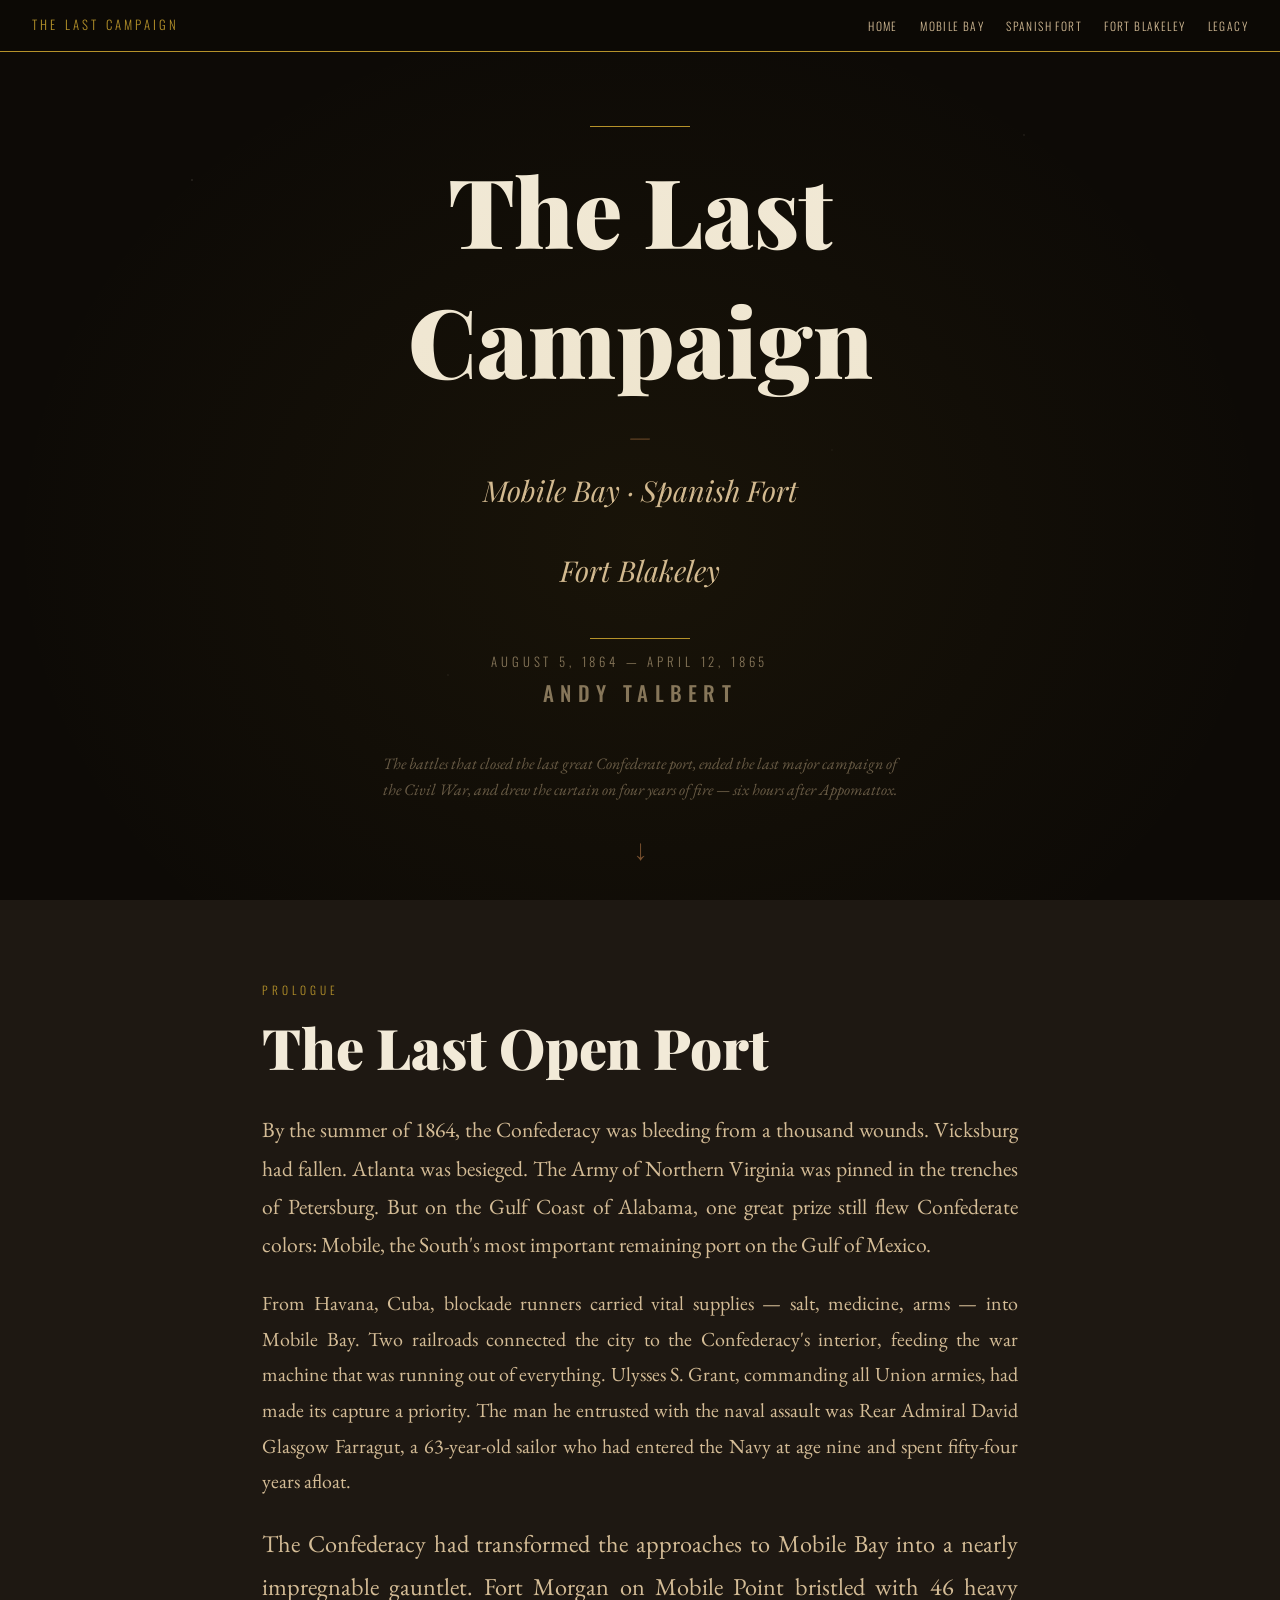
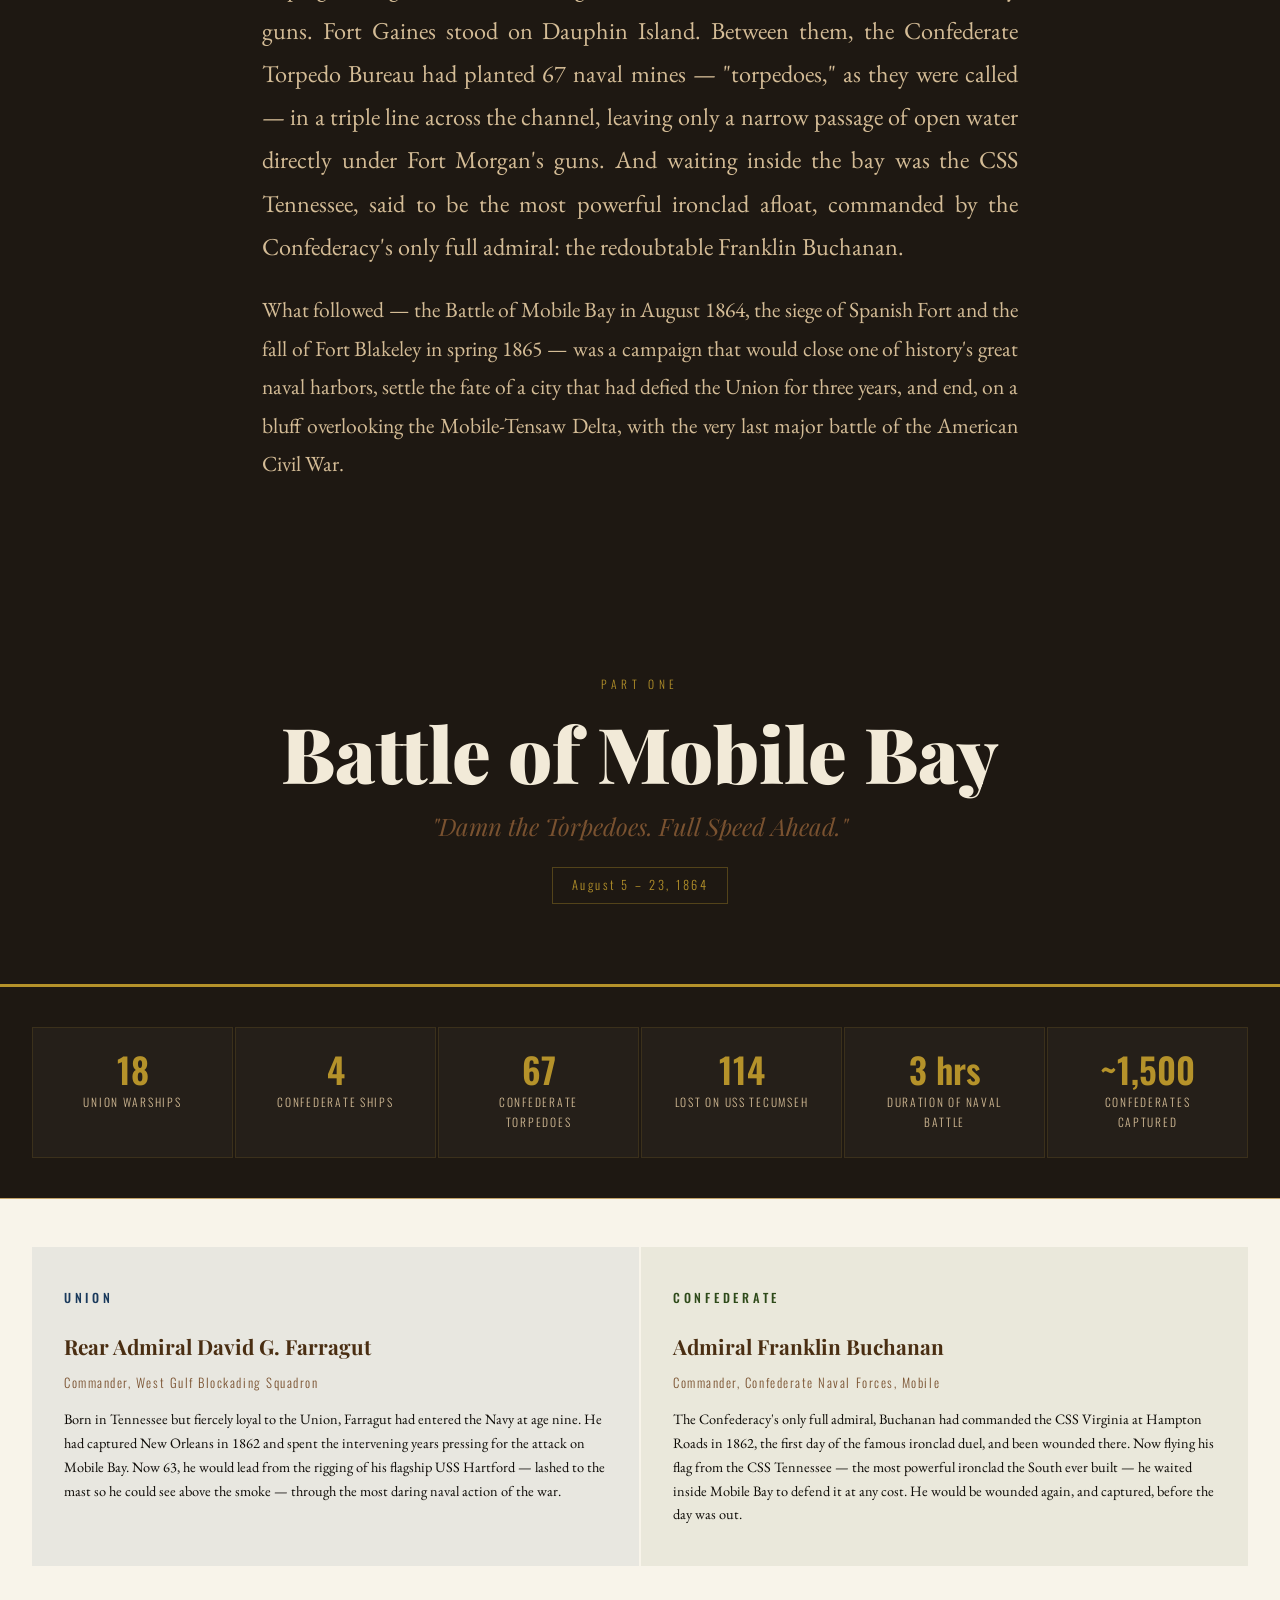
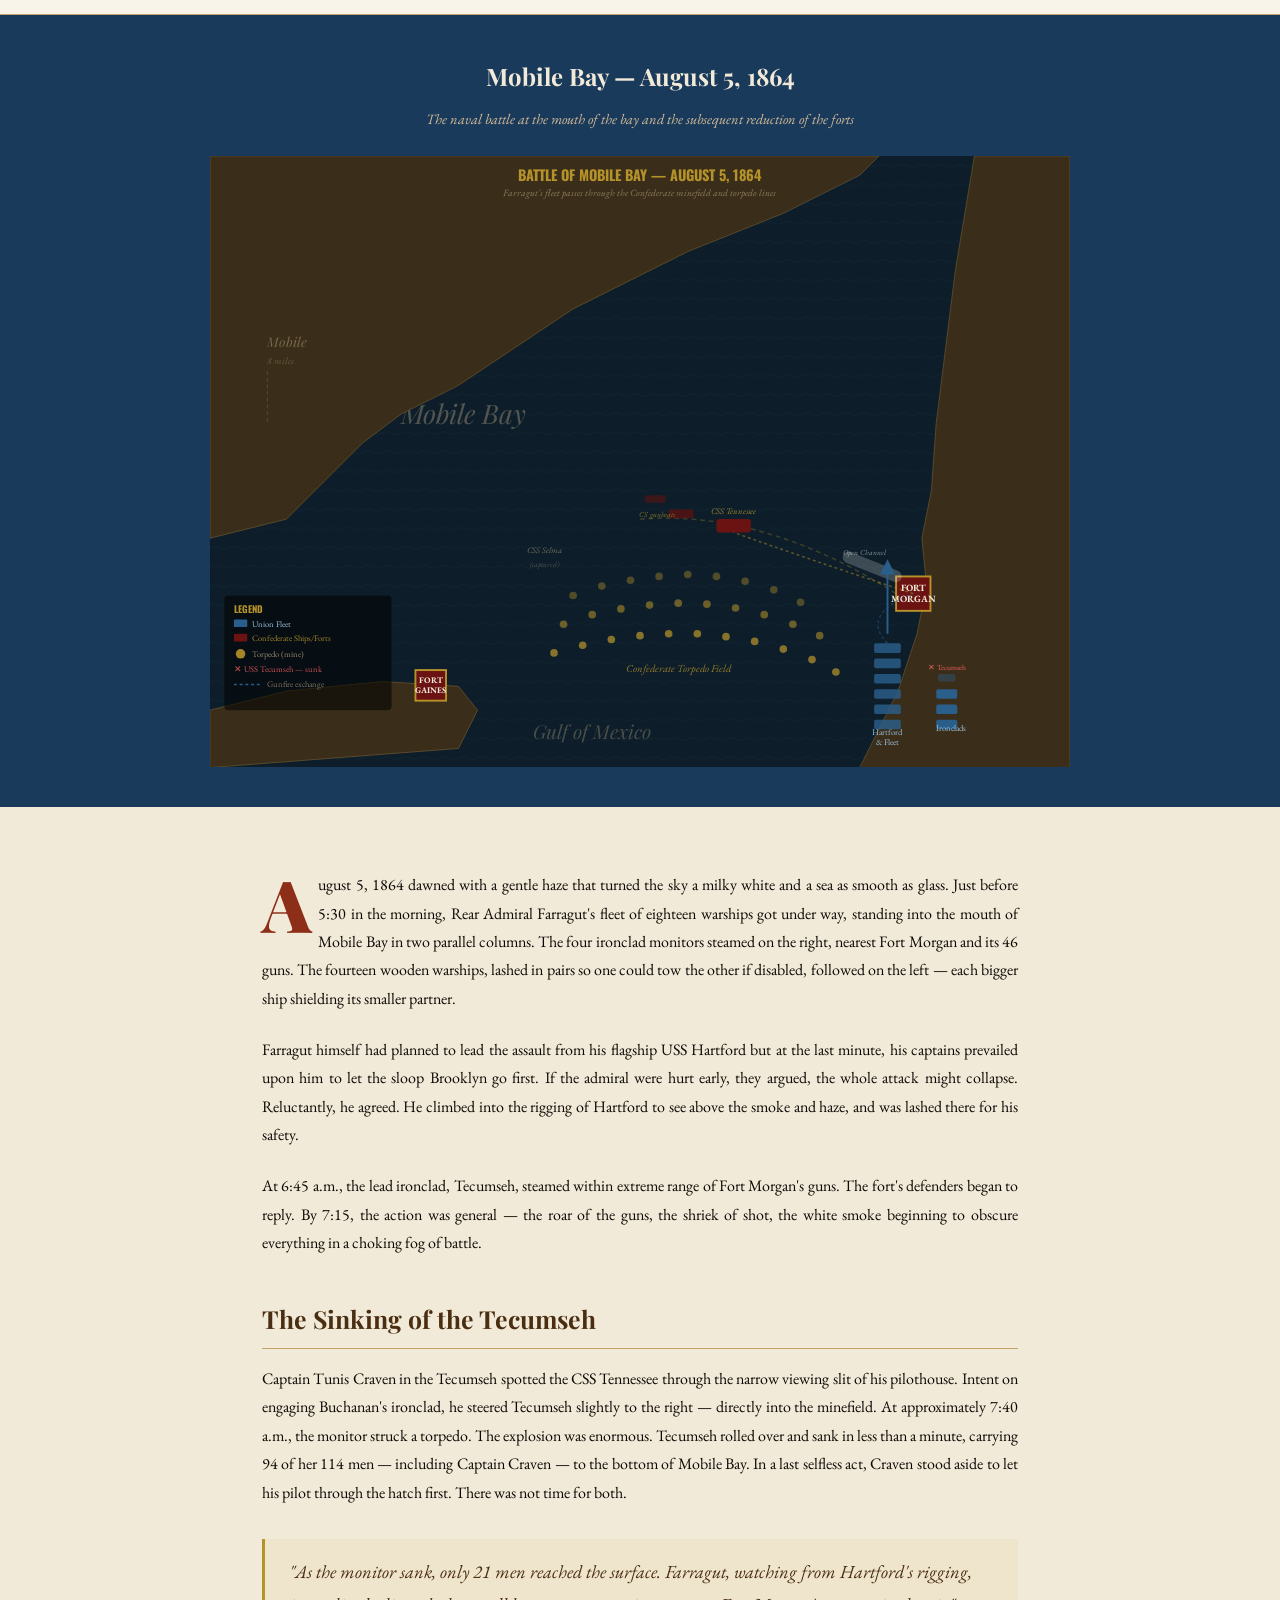
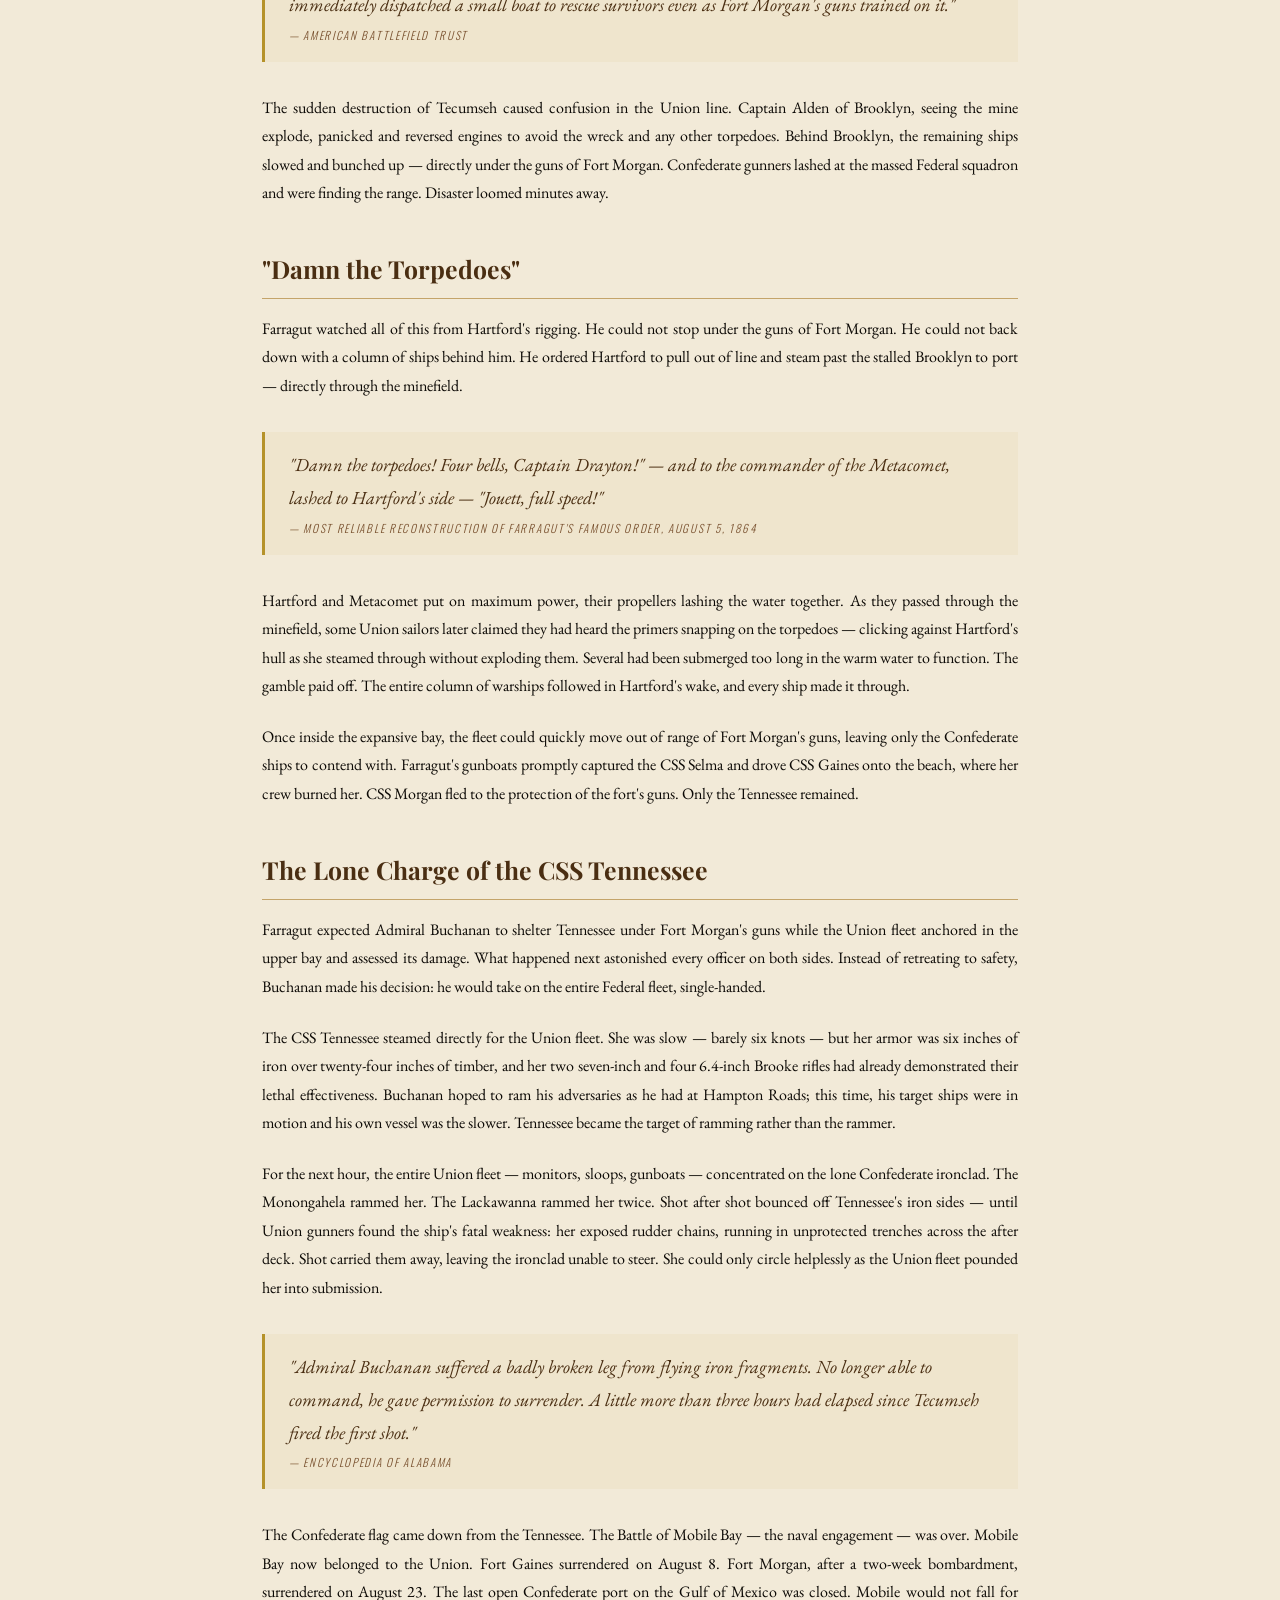
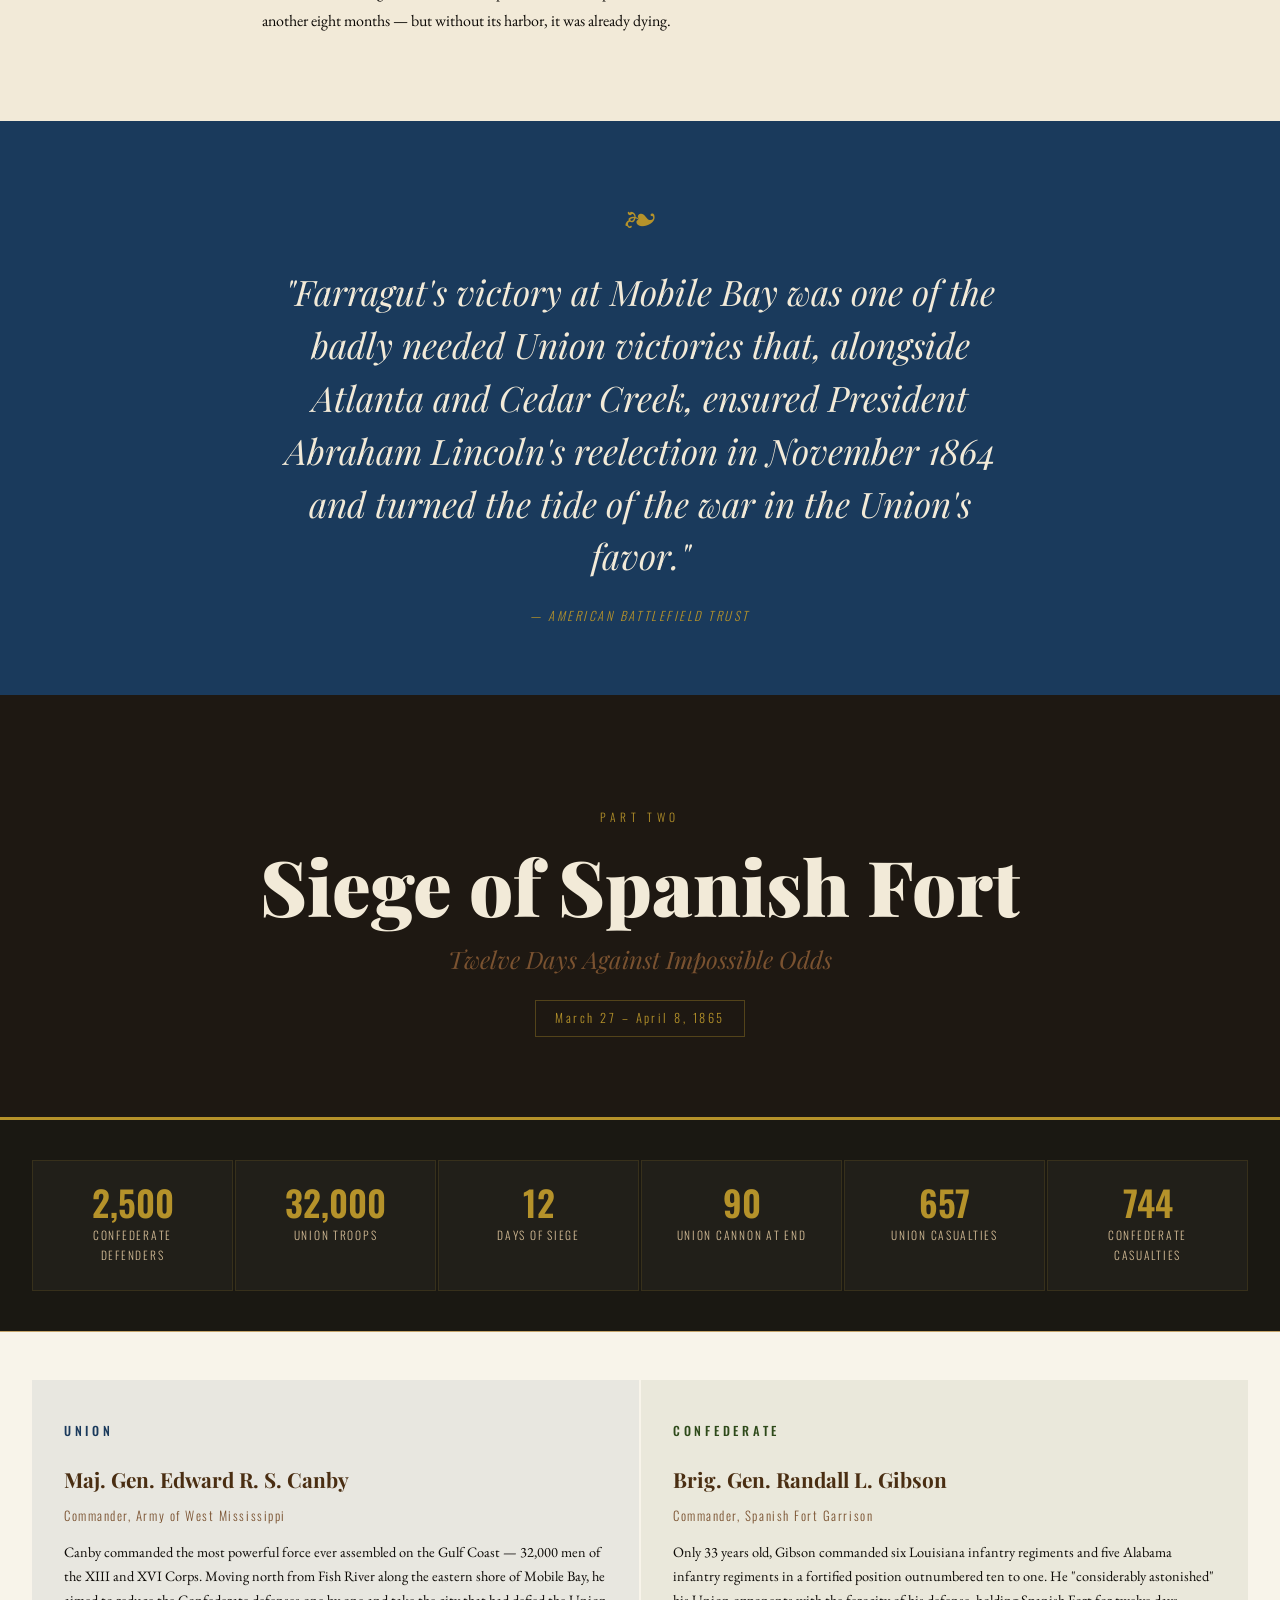
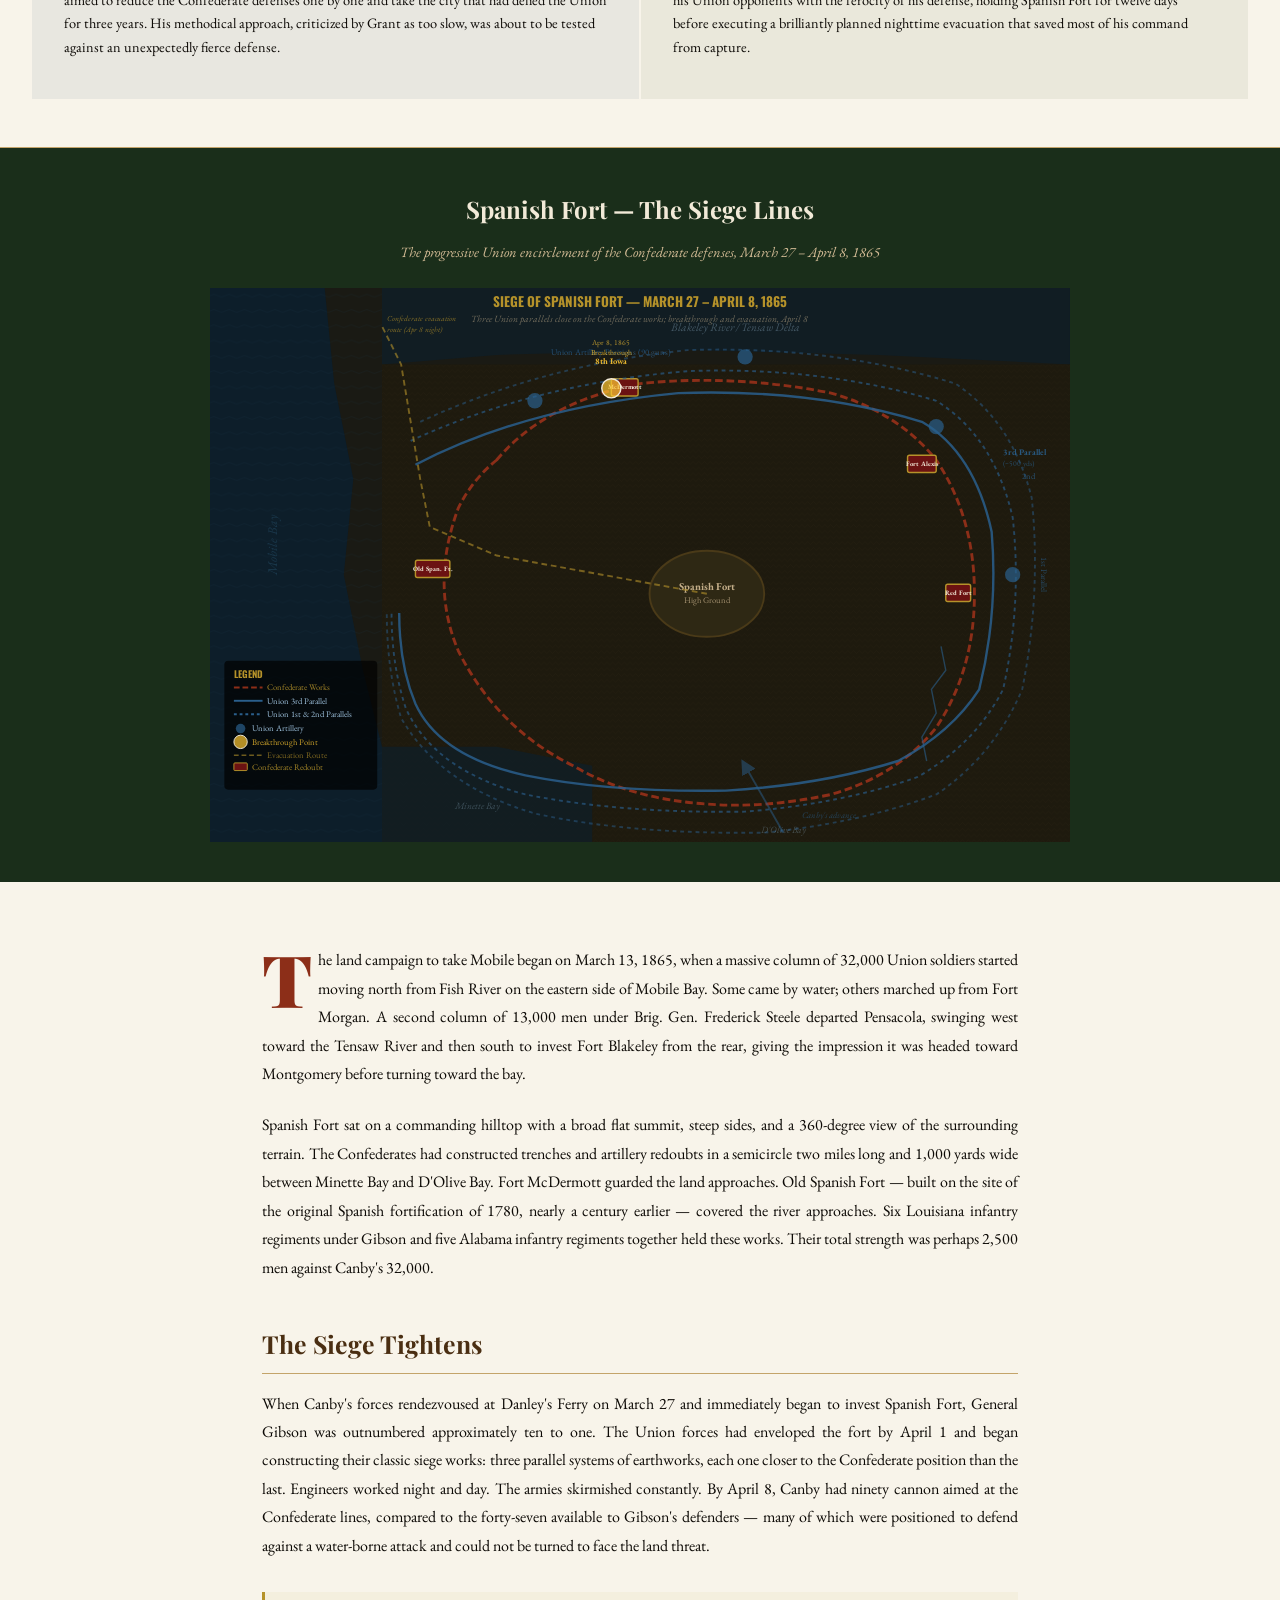
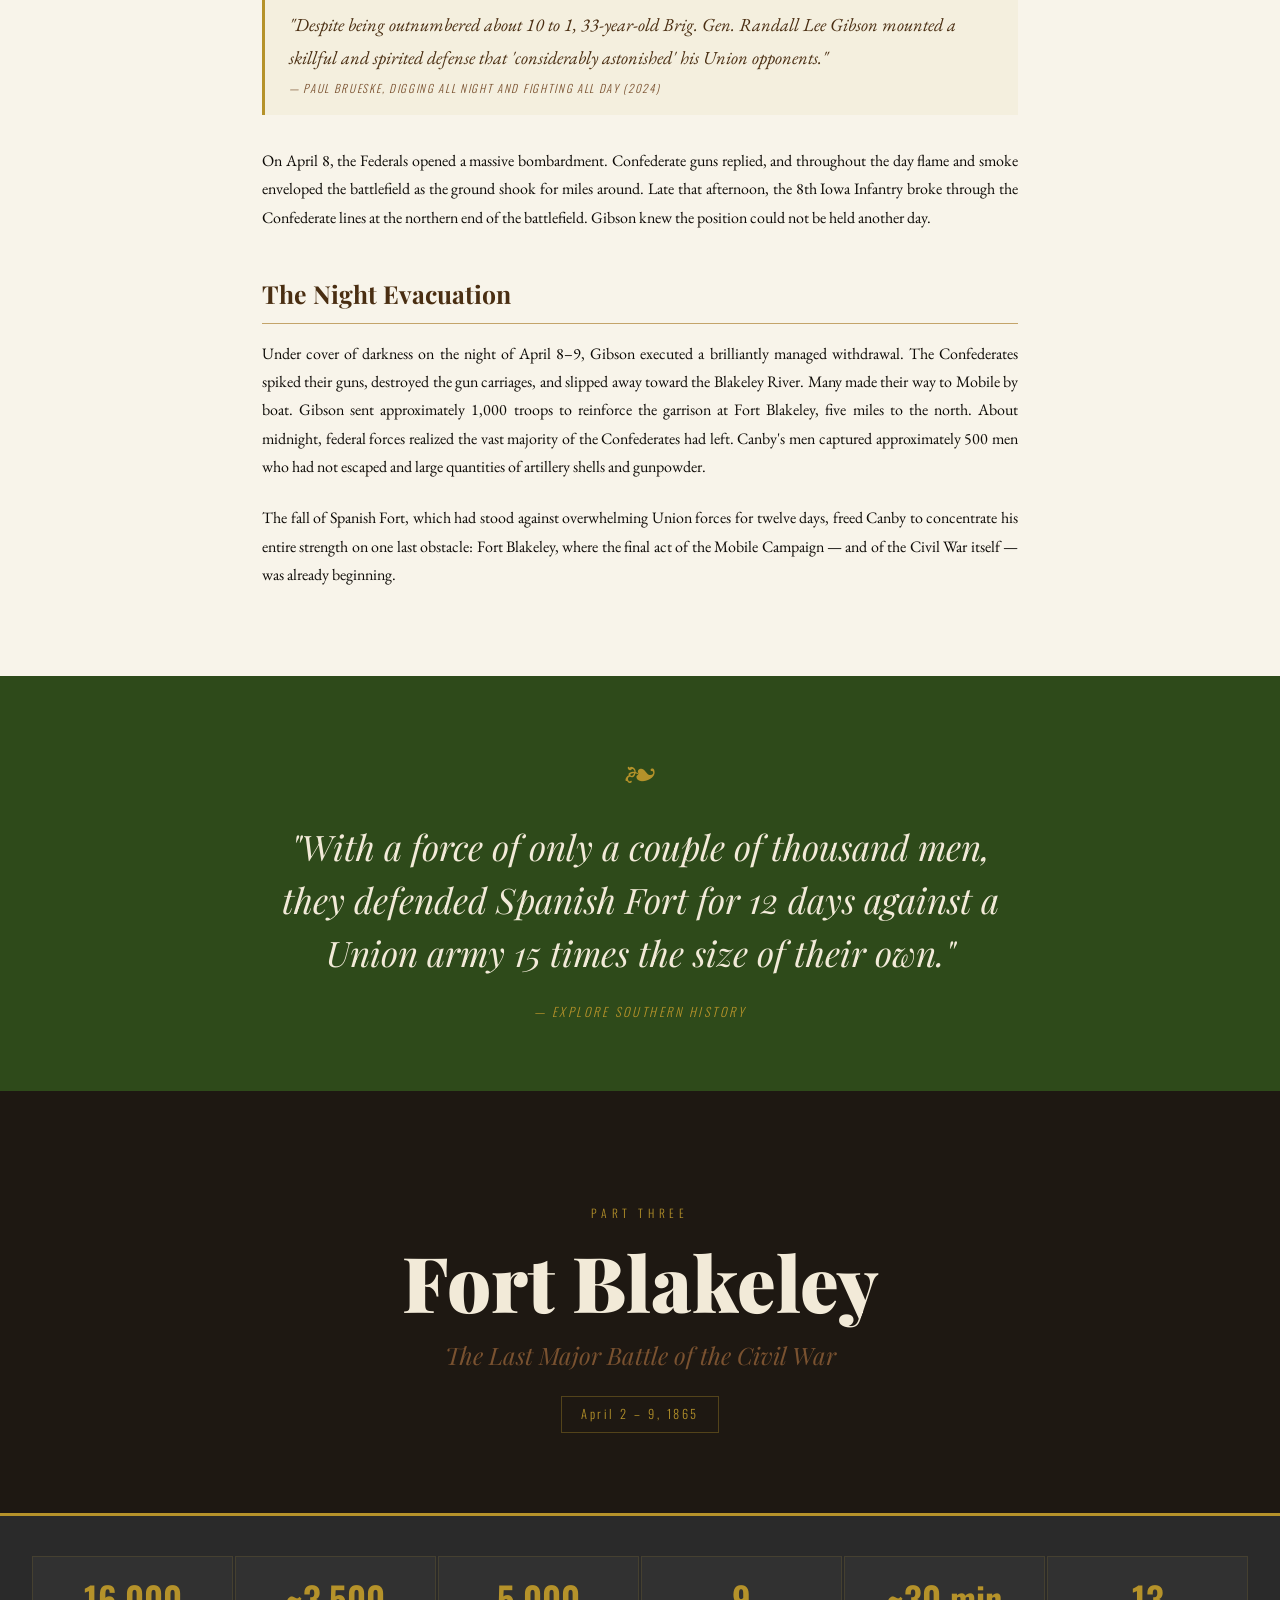
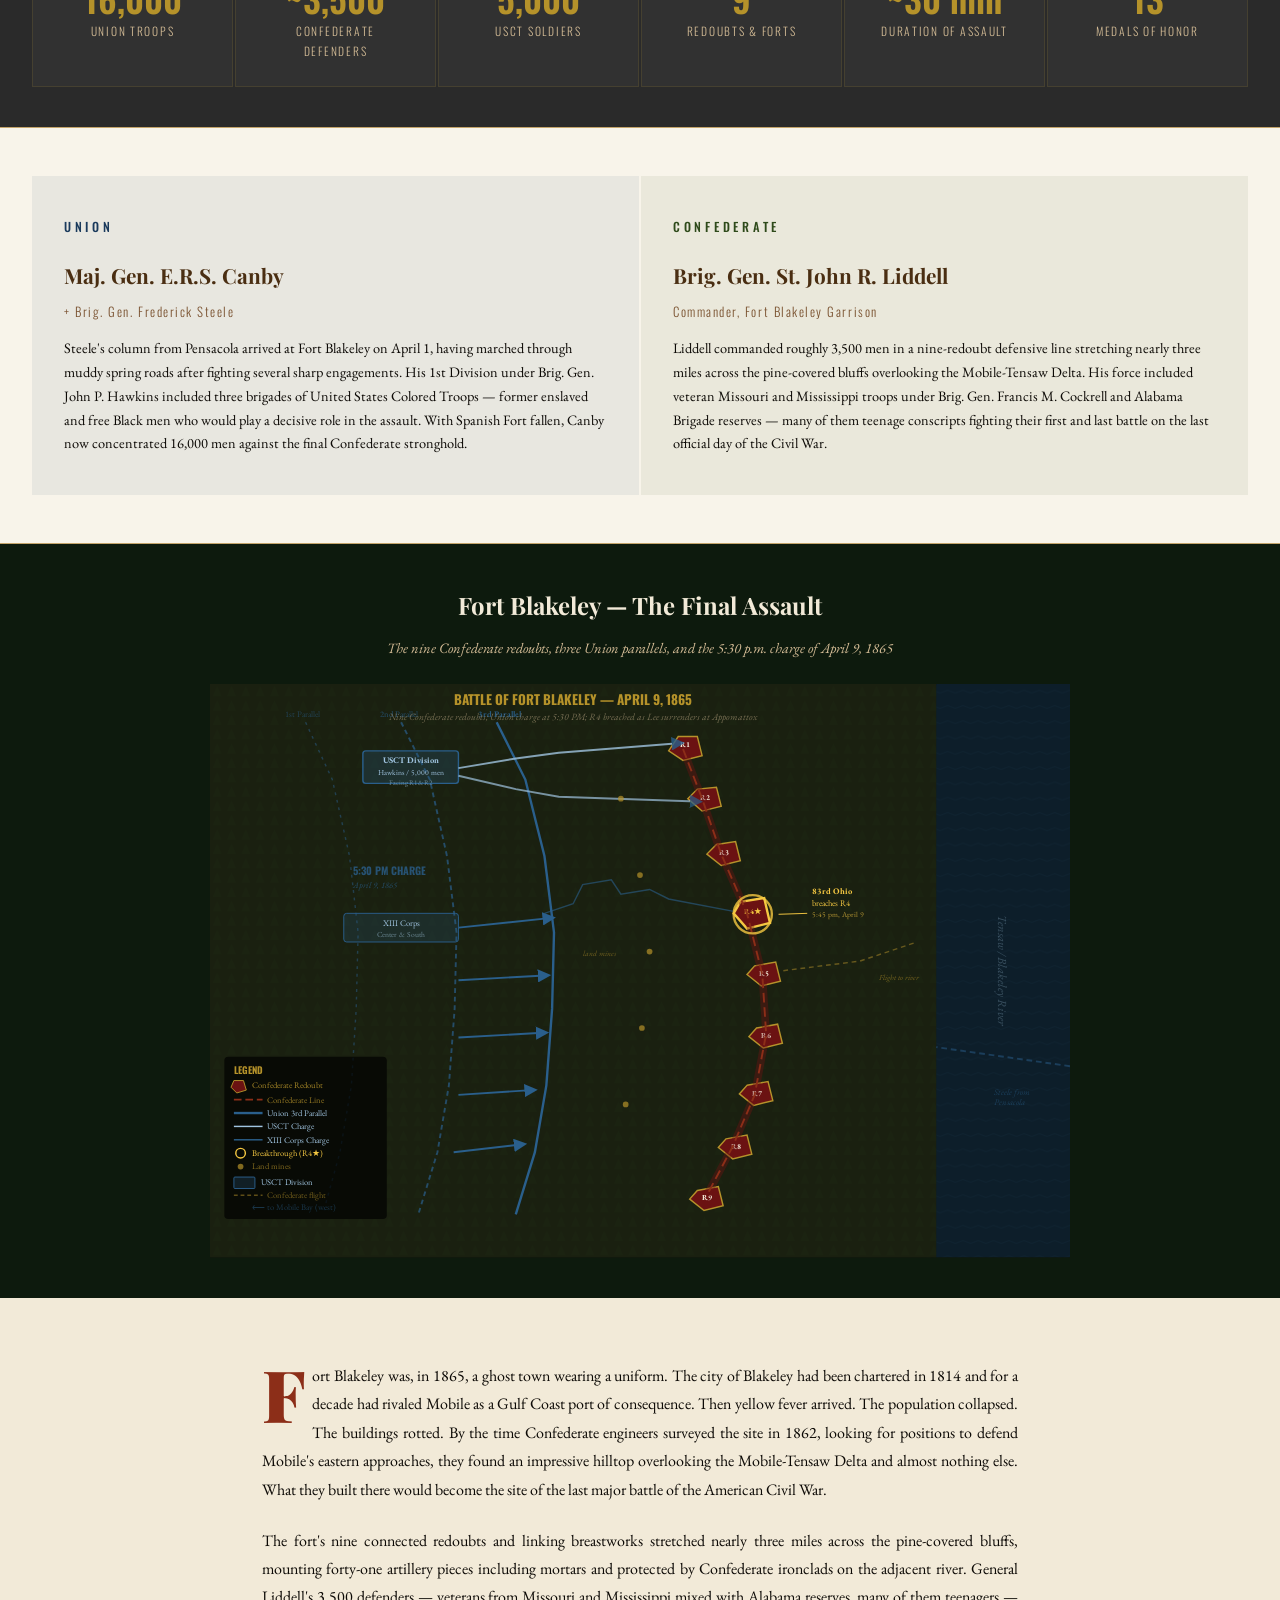
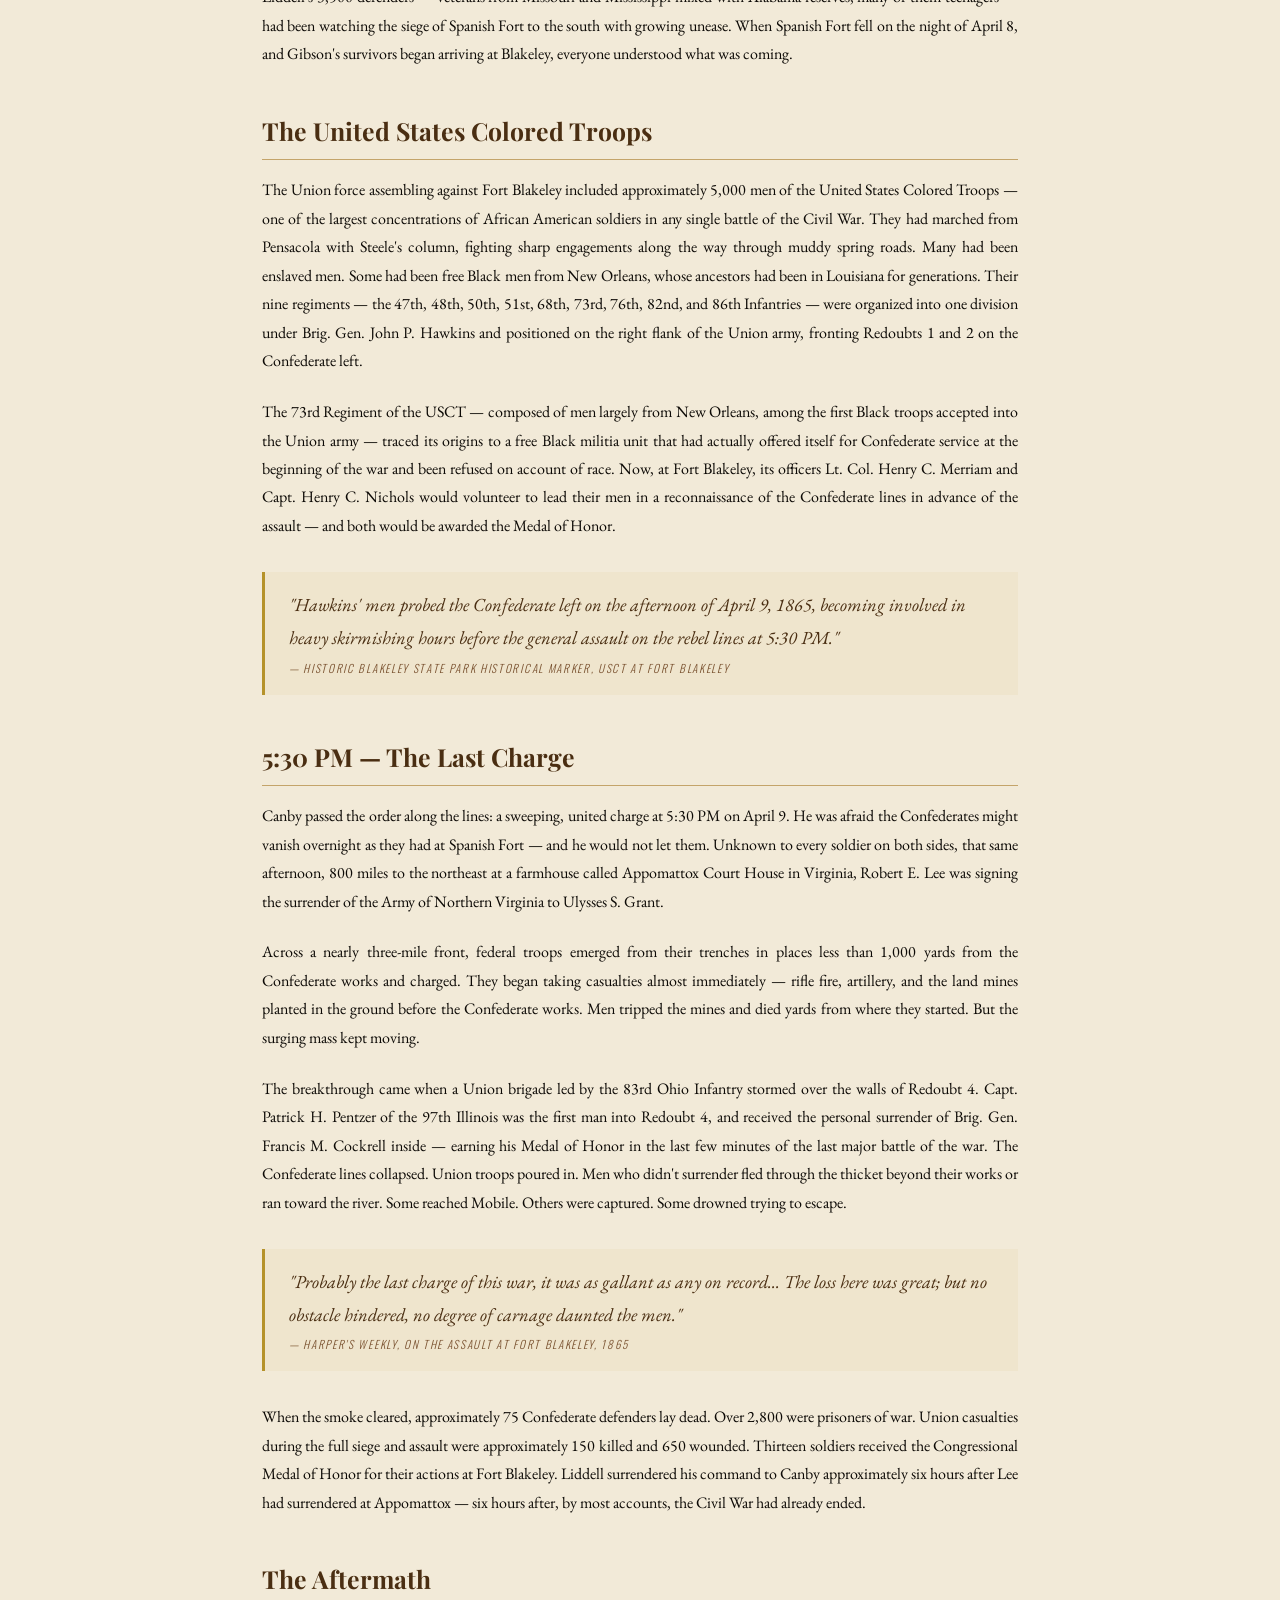
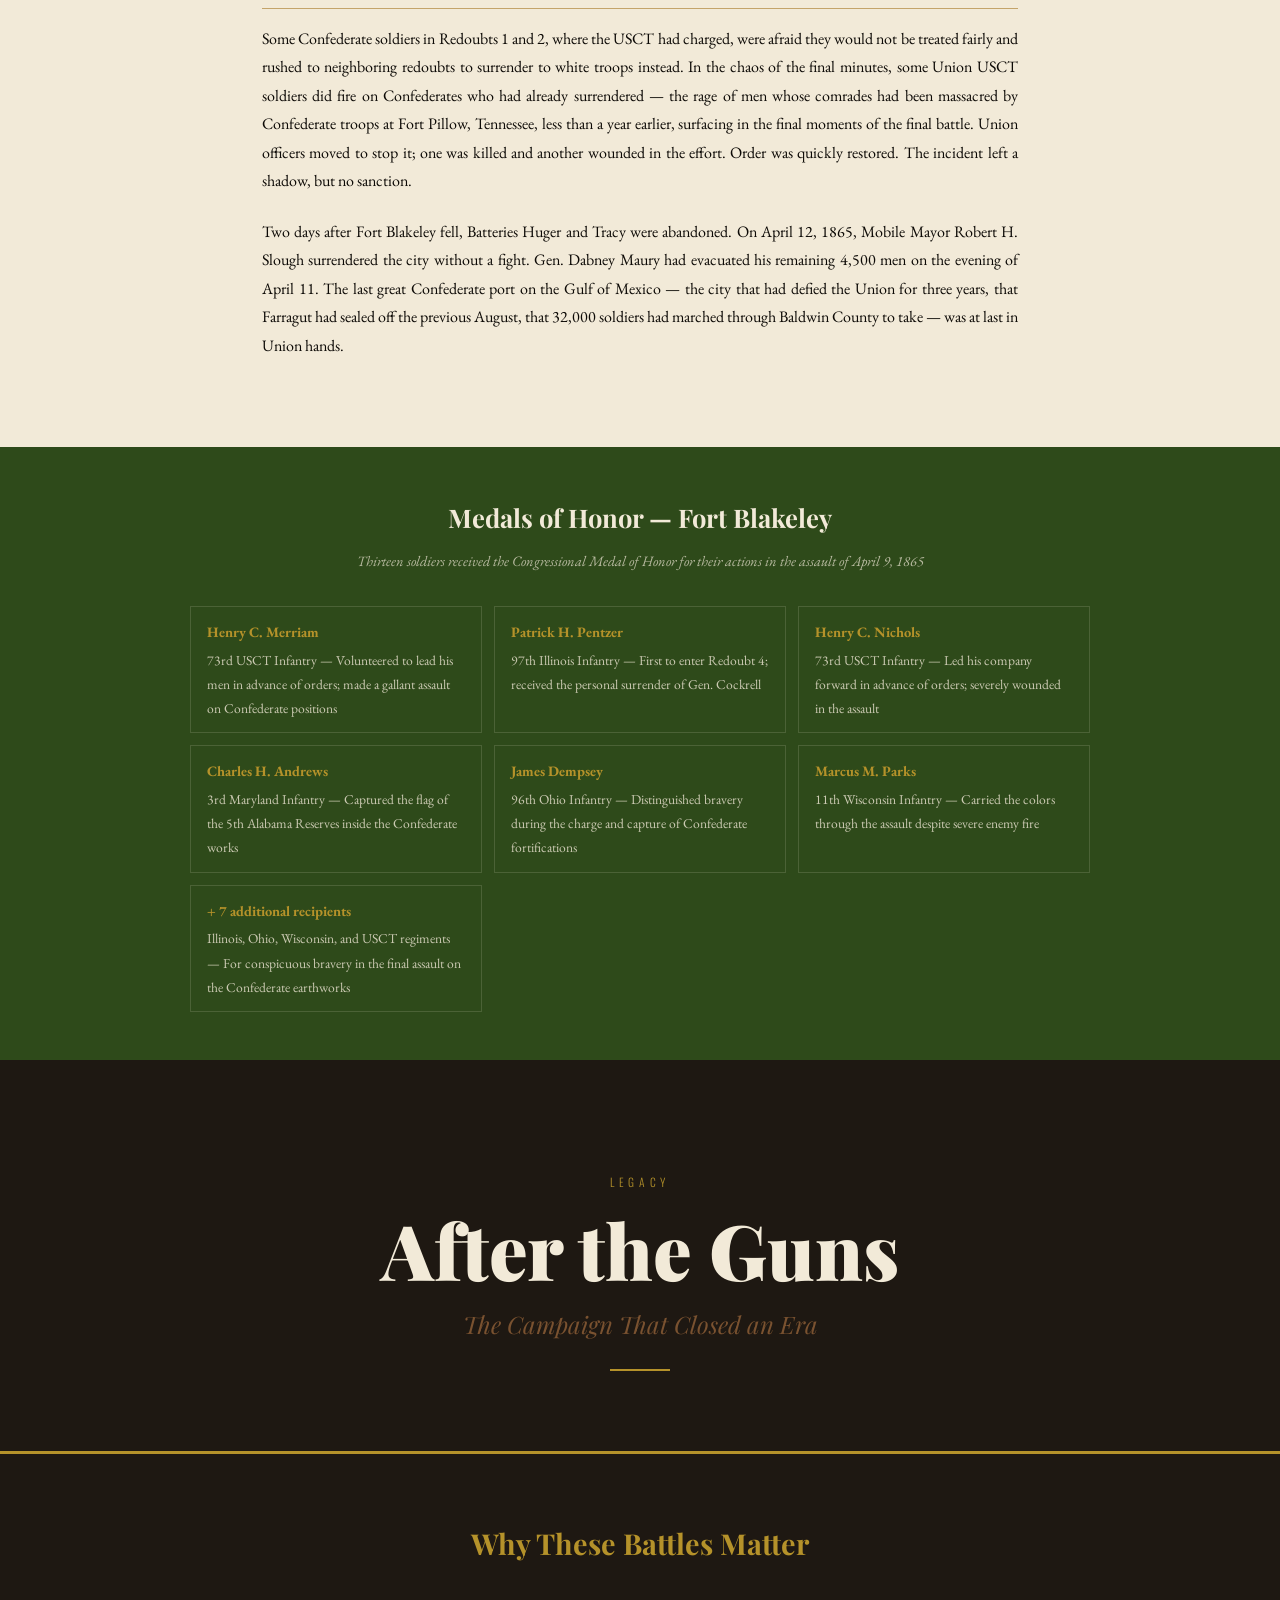
==== battles.html @ 3a98e9f8 "Update battles.html" ====
<!DOCTYPE html>
<html lang="en">
<head>
<meta charset="UTF-8">
<meta name="viewport" content="width=device-width, initial-scale=1.0">
<title>The Last Campaign — Mobile Bay, Spanish Fort,</title>
  <title>Fort Blakeley</title>
<link href="https://fonts.googleapis.com/css2?family=Playfair+Display:ital,wght@0,400;0,700;0,900;1,400;1,700&family=EB+Garamond:ital,wght@0,400;0,500;1,400&family=Oswald:wght@300;400;500;600&display=swap" rel="stylesheet">
<style>
*,*::before,*::after{box-sizing:border-box;margin:0;padding:0;}
:root{
  --ink:#0d0a06;
  --smoke:#1e1812;
  --sepia:#4a2e12;
  --aged:#7a5230;
  --parchment:#f2ead8;
  --cream:#f8f4ea;
  --cannon:#b5922a;
  --rust:#8c2e18;
  --union:#1a3a5c;
  --confederate:#2e4a1a;
  --blood:#6b1212;
  --sand:#d4bc96;
  --rule:#c4a46a;
  --gunmetal:#2a2a2a;
}
html{scroll-behavior:smooth;}
body{background:var(--ink);color:var(--ink);font-family:"EB Garamond",Georgia,serif;font-size:18px;line-height:1.78;}

/* NAV */
nav{
  position:fixed;top:0;left:0;right:0;z-index:200;
  background:rgba(13,10,6,0.96);backdrop-filter:blur(8px);
  border-bottom:1px solid var(--cannon);
  display:flex;align-items:center;justify-content:space-between;
  padding:0 2rem;height:52px;
}
.nav-title{font-family:"Oswald",sans-serif;font-weight:300;font-size:.8rem;letter-spacing:.25em;text-transform:uppercase;color:var(--cannon);}
nav ul{list-style:none;display:flex;gap:1.4rem;}
nav a{font-family:"Oswald",sans-serif;font-weight:300;font-size:.72rem;letter-spacing:.12em;text-transform:uppercase;color:var(--sand);text-decoration:none;transition:color .2s;}
nav a:hover{color:var(--cannon);}

/* COVER */
.cover{
  min-height:100vh;background:var(--ink);
  display:flex;flex-direction:column;align-items:center;justify-content:center;
  text-align:center;padding:5rem 2rem 4rem;position:relative;overflow:hidden;
}
.cover::before{
  content:"";position:absolute;inset:0;
  background:radial-gradient(ellipse at 50% 60%, rgba(181,146,42,.07) 0%, transparent 70%);
  pointer-events:none;
}
.cover-stars{
  position:absolute;top:0;left:0;right:0;bottom:0;
  background-image:
    radial-gradient(1px 1px at 15% 20%, rgba(242,234,216,.3), transparent),
    radial-gradient(1px 1px at 80% 15%, rgba(242,234,216,.2), transparent),
    radial-gradient(1px 1px at 35% 75%, rgba(242,234,216,.15), transparent),
    radial-gradient(1px 1px at 65% 50%, rgba(242,234,216,.1), transparent);
  pointer-events:none;
}
.cover-badge{
  font-family:"Oswald",sans-serif;font-weight:300;font-size:.78rem;
  letter-spacing:.4em;text-transform:uppercase;color:var(--cannon);
  margin-bottom:1.5rem;
}
.cover-rule{width:100px;height:1px;background:var(--cannon);margin:.8rem auto;}
.cover-title{
  font-family:"Playfair Display",serif;font-size:clamp(2.8rem,7.5vw,7rem);
  font-weight:900;color:var(--parchment);line-height:1.35;margin:.3rem 0;
}
.cover-or{
  font-family:"Playfair Display",serif;font-style:italic;font-size:clamp(1rem,2vw,1.4rem);
  color:var(--aged);margin:.5rem 0;
}
.cover-sub{
  font-family:"Playfair Display",serif;font-style:italic;
  font-size:clamp(1.1rem,2.5vw,1.8rem);color:var(--sand);margin-bottom:1.8rem;
}
.cover-dates{
  font-family:"Oswald",sans-serif;font-weight:300;font-size:.8rem;
  letter-spacing:.3em;color:rgba(212,188,150,.6);text-transform:uppercase;
}

.cover-name{
  font-family:"Oswald",sans-serif;font-weight:500;font-size:1.3rem;
  letter-spacing:.3em;color:rgba(212,188,150,.6);text-transform:uppercase;
}
.cover-tagline{
  margin-top:2.5rem;font-family:"EB Garamond",serif;font-style:italic;
  font-size:1rem;color:rgba(212,188,150,.45);max-width:520px;line-height:1.6;
}
.scroll-hint{
  position:absolute;bottom:2rem;left:50%;transform:translateX(-50%);
  color:var(--aged);font-size:1.3rem;animation:bounce 2.2s infinite;
}
@keyframes bounce{0%,100%{transform:translateX(-50%) translateY(0);}50%{transform:translateX(-50%) translateY(9px);}}

/* CHAPTER OPENER */
.chapter-opener{
  background:var(--smoke);padding:7rem 2rem 5rem;text-align:center;
  border-bottom:3px solid var(--cannon);position:relative;
}
.chapter-label{
  font-family:"Oswald",sans-serif;font-weight:300;font-size:.72rem;
  letter-spacing:.4em;text-transform:uppercase;color:var(--cannon);margin-bottom:1rem;
}
.chapter-opener h2{
  font-family:"Playfair Display",serif;font-size:clamp(2.4rem,6vw,5.5rem);
  font-weight:900;color:var(--parchment);line-height:1.08;
}
.chapter-sub{
  font-family:"Playfair Display",serif;font-style:italic;
  font-size:clamp(1rem,2.5vw,1.5rem);color:var(--aged);margin-top:.7rem;
}
.chapter-dates{
  font-family:"Oswald",sans-serif;font-weight:300;font-size:.78rem;
  letter-spacing:.2em;color:var(--cannon);margin-top:1.2rem;
  border:1px solid rgba(181,146,42,.35);display:inline-block;padding:.4rem 1.2rem;
}

/* CONTENT BODY */
.content-body{max-width:820px;margin:0 auto;padding:4rem 2rem;}
.content-body p{margin-bottom:1.4rem;color:var(--ink);font-size:1rem;text-align:justify;hyphens:auto;}
.content-body h3{
  font-family:"Playfair Display",serif;font-size:1.55rem;font-weight:700;
  color:var(--sepia);margin:2.5rem 0 1rem;border-bottom:1px solid var(--rule);padding-bottom:.4rem;
}
.content-body blockquote{
  border-left:3px solid var(--cannon);padding:1rem 1.5rem;margin:2rem 0;
  background:rgba(181,146,42,.06);font-style:italic;color:var(--sepia);font-size:1.15rem;
}
.source-tag{
  font-family:"Oswald",sans-serif;font-weight:300;font-size:.7rem;
  letter-spacing:.15em;text-transform:uppercase;color:var(--aged);
  margin-top:.3rem;display:block;
}
.dropcap::first-letter{
  font-family:"Playfair Display",serif;font-size:4.5rem;font-weight:900;
  float:left;line-height:.8;margin:.05em .09em 0 0;color:var(--rust);
}

/* BATTLE PAGES */
.battle-page{background:var(--parchment);}
.battle-page-dark{background:var(--gunmetal);}

/* SVG MAPS */
.map-container{
  background:var(--union);padding:2.5rem 2rem;text-align:center;
}
.map-container h3{
  font-family:"Playfair Display",serif;font-size:1.5rem;color:var(--parchment);margin-bottom:.5rem;
}
.map-container p{color:var(--sand);font-style:italic;font-size:.9rem;margin-bottom:1.5rem;}
.battle-map{max-width:860px;width:100%;display:block;margin:0 auto;}

/* PULL QUOTE */
.pull-quote{
  background:var(--sepia);color:var(--parchment);padding:4rem 3rem;text-align:center;
}
.pull-quote::before{content:"❧";display:block;font-size:2rem;color:var(--cannon);margin-bottom:1.5rem;}
.pull-quote blockquote{
  font-family:"Playfair Display",serif;font-style:italic;
  font-size:clamp(1.3rem,3vw,2.2rem);line-height:1.5;
  max-width:720px;margin:0 auto 1rem;color:var(--parchment);border:none;background:none;padding:0;
}
.pull-quote cite{
  font-family:"Oswald",sans-serif;font-weight:300;font-size:.78rem;
  letter-spacing:.2em;text-transform:uppercase;color:var(--cannon);
}

/* STATS BAR */
.stats-bar{
  background:var(--smoke);padding:2.5rem 2rem;
  display:flex;flex-wrap:wrap;gap:2px;justify-content:center;
}
.stat{
  background:rgba(255,255,255,.03);padding:1.5rem 2rem;text-align:center;
  min-width:180px;flex:1;border:1px solid rgba(181,146,42,.15);
}
.stat-num{
  font-family:"Oswald",sans-serif;font-weight:600;font-size:2.2rem;
  color:var(--cannon);line-height:1;margin-bottom:.3rem;
}
.stat-label{
  font-family:"Oswald",sans-serif;font-weight:300;font-size:.72rem;
  letter-spacing:.15em;text-transform:uppercase;color:var(--sand);
}

/* COMMANDERS */
.commanders{
  background:var(--cream);padding:3rem 2rem;
  display:grid;grid-template-columns:1fr 1fr;gap:2px;
  border-top:1px solid var(--rule);border-bottom:1px solid var(--rule);
}
.commander-side{padding:2.5rem 2rem;}
.commander-side.union{background:rgba(26,58,92,.07);}
.commander-side.confederate{background:rgba(46,74,26,.07);}
.commander-side h4{
  font-family:"Oswald",sans-serif;font-weight:500;font-size:.78rem;
  letter-spacing:.3em;text-transform:uppercase;margin-bottom:1.2rem;
}
.commander-side.union h4{color:var(--union);}
.commander-side.confederate h4{color:var(--confederate);}
.commander-name{
  font-family:"Playfair Display",serif;font-size:1.3rem;font-weight:700;
  color:var(--sepia);margin-bottom:.4rem;
}
.commander-rank{
  font-family:"Oswald",sans-serif;font-weight:300;font-size:.8rem;
  letter-spacing:.12em;color:var(--aged);margin-bottom:.8rem;
}
.commander-side p{font-size:.9rem;color:var(--ink);line-height:1.65;}

/* TIMELINE */
.timeline{background:var(--cream);padding:4rem 2rem;border-top:1px solid var(--rule);}
.timeline h3{
  font-family:"Playfair Display",serif;font-size:1.8rem;color:var(--sepia);
  text-align:center;margin-bottom:3rem;
}
.tl-item{
  display:grid;grid-template-columns:130px 1fr;gap:2rem;
  max-width:800px;margin:0 auto 2rem;padding-bottom:2rem;
  border-bottom:1px solid rgba(196,164,106,.4);
}
.tl-item:last-child{border-bottom:none;}
.tl-date{
  font-family:"Oswald",sans-serif;font-weight:500;font-size:1rem;
  color:var(--rust);text-align:right;border-right:2px solid var(--cannon);
  padding-right:1.5rem;padding-top:.15rem;line-height:1.3;
}
.tl-content{font-size:.95rem;color:var(--ink);}
.tl-content strong{
  font-family:"Playfair Display",serif;font-size:1.35rem;color:var(--sepia);
  display:block;margin-bottom:.25rem;
}

/* TWO-COL */
.two-col{
  display:grid;grid-template-columns:1fr 1fr;gap:3.5rem;
  max-width:1120px;margin:0 auto;padding:4rem 2rem;
}
.two-col .col p{font-size:.95rem;color:var(--ink);margin-bottom:1.2rem;text-align:justify;}
.two-col .col h3{
  font-family:"Playfair Display",serif;font-size:1.35rem;color:var(--sepia);
  margin-bottom:.9rem;border-bottom:1px solid var(--rule);padding-bottom:.3rem;
}
.two-col .col p:first-child::first-letter{
  font-family:"Playfair Display",serif;font-size:4rem;font-weight:900;
  float:left;line-height:.8;margin:.05em .09em 0 0;color:var(--rust);
}

/* SECTION DIVIDER */
.divider{
  display:flex;align-items:center;gap:1rem;
  max-width:500px;margin:3rem auto;padding:0 2rem;
}
.divider::before,.divider::after{content:"";flex:1;height:1px;background:var(--rule);}
.divider span{color:var(--cannon);font-size:1.2rem;}

/* SIGNIFICANCE PANEL */
.significance{
  background:var(--union);color:var(--parchment);padding:4rem 2rem;
  text-align:center;
}
.significance h3{
  font-family:"Playfair Display",serif;font-size:1.8rem;color:var(--cannon);margin-bottom:2rem;
}
.sig-grid{
  display:grid;grid-template-columns:repeat(auto-fit,minmax(240px,1fr));
  gap:1.5rem;max-width:1000px;margin:0 auto;
}
.sig-item{
  border:1px solid rgba(181,146,42,.3);padding:1.5rem;text-align:left;
}
.sig-item h4{
  font-family:"Playfair Display",serif;font-size:1.1rem;color:var(--cannon);
  margin-bottom:.6rem;
}
.sig-item p{font-size:.88rem;color:var(--sand);line-height:1.65;}

/* MEDALS */
.medals-section{
  background:var(--confederate);padding:3rem 2rem;text-align:center;
}
.medals-section h3{
  font-family:"Playfair Display",serif;font-size:1.6rem;color:var(--parchment);margin-bottom:.5rem;
}
.medals-section p.intro{color:rgba(242,234,216,.7);font-style:italic;margin-bottom:2rem;font-size:.9rem;}
.medal-list{
  display:grid;grid-template-columns:repeat(auto-fill,minmax(220px,1fr));
  gap:.75rem;max-width:900px;margin:0 auto;
}
.medal-item{
  border:1px solid rgba(242,234,216,.15);padding:.75rem 1rem;text-align:left;
  font-size:.85rem;color:rgba(242,234,216,.8);
}
.medal-item strong{display:block;color:var(--cannon);font-size:.9rem;margin-bottom:.2rem;}

/* COLOPHON */
.colophon{
  background:var(--ink);color:rgba(212,188,150,.4);text-align:center;
  padding:4rem 2rem;font-family:"Oswald",sans-serif;font-weight:300;
  font-size:.73rem;letter-spacing:.15em;text-transform:uppercase;line-height:2.2;
}

/* RESPONSIVE */
@media(max-width:700px){
  .two-col,.commanders{grid-template-columns:1fr;}
  nav ul{display:none;}
  .tl-item{grid-template-columns:90px 1fr;gap:1rem;}
  .stats-bar{flex-direction:column;}
}
</style>
</head>
<body>

<!-- NAV -->
<nav>
  <span class="nav-title">The Last Campaign</span>
  <ul>
    <li><a href="index.html">Home</a></li>
    <li><a href="#mobile-bay">Mobile Bay</a></li>
    <li><a href="#spanish-fort">Spanish Fort</a></li>
    <li><a href="#blakeley">Fort Blakeley</a></li>
    <li><a href="#legacy">Legacy</a></li>
  </ul>
</nav>

<!-- COVER -->
<section class="cover">
  <div class="cover-stars"></div>
  <div class="cover-rule"></div>
  <h1 class="cover-title">The Last<br>Campaign</h1>
  <p class="cover-or">—</p>
  <p class="cover-sub">Mobile Bay · Spanish Fort</p>
  <p class="cover-sub">Fort Blakeley</p>
  <div class="cover-rule"></div>
  <p class="cover-dates">August 5, 1864 — April 12, 1865 &nbsp;&nbsp</p>
<p class="cover-name">Andy Talbert</p>
  <p class="cover-tagline">The battles that closed the last great Confederate port, ended the last major campaign of the Civil War, and drew the curtain on four years of fire — six hours after Appomattox.</p>
  <div class="scroll-hint">↓</div>
</section>


<!-- ════════════════════════════════
     PROLOGUE — THE CITY OF MOBILE
════════════════════════════════ -->
<section style="background:var(--smoke);" id="prologue">
  <div style="max-width:820px;margin:0 auto;padding:5rem 2rem;">
    <p style="font-family:Oswald,sans-serif;font-weight:300;font-size:.72rem;letter-spacing:.35em;text-transform:uppercase;color:var(--cannon);margin-bottom:1rem;">Prologue</p>
    <h2 style="font-family:'Playfair Display',serif;font-size:clamp(2rem,4.5vw,3.5rem);font-weight:900;color:var(--parchment);margin-bottom:2rem;line-height:1.1;">The Last Open Port</h2>
    <p style="color:var(--sand);font-size:1.35rem;text-align:justify;margin-bottom:1.4rem;">By the summer of 1864, the Confederacy was bleeding from a thousand wounds. Vicksburg had fallen. Atlanta was besieged. The Army of Northern Virginia was pinned in the trenches of Petersburg. But on the Gulf Coast of Alabama, one great prize still flew Confederate colors: Mobile, the South's most important remaining port on the Gulf of Mexico.</p>
    <p style="color:var(--sand);font-size:1.25rem;text-align:justify;margin-bottom:1.4rem;">From Havana, Cuba, blockade runners carried vital supplies — salt, medicine, arms — into Mobile Bay. Two railroads connected the city to the Confederacy's interior, feeding the war machine that was running out of everything. Ulysses S. Grant, commanding all Union armies, had made its capture a priority. The man he entrusted with the naval assault was Rear Admiral David Glasgow Farragut, a 63-year-old sailor who had entered the Navy at age nine and spent fifty-four years afloat.</p>
    <p style="color:var(--sand);font-size:1.35em;text-align:justify;margin-bottom:1.4rem;">The Confederacy had transformed the approaches to Mobile Bay into a nearly impregnable gauntlet. Fort Morgan on Mobile Point bristled with 46 heavy guns. Fort Gaines stood on Dauphin Island. Between them, the Confederate Torpedo Bureau had planted 67 naval mines — "torpedoes," as they were called — in a triple line across the channel, leaving only a narrow passage of open water directly under Fort Morgan's guns. And waiting inside the bay was the CSS Tennessee, said to be the most powerful ironclad afloat, commanded by the Confederacy's only full admiral: the redoubtable Franklin Buchanan.</p>
    <p style="color:var(--sand);font-size:1.35rem;text-align:justify;">What followed — the Battle of Mobile Bay in August 1864, the siege of Spanish Fort and the fall of Fort Blakeley in spring 1865 — was a campaign that would close one of history's great naval harbors, settle the fate of a city that had defied the Union for three years, and end, on a bluff overlooking the Mobile-Tensaw Delta, with the very last major battle of the American Civil War.</p>
  </div>
</section>


<!-- ════════════════════════════════
     CHAPTER 1 — BATTLE OF MOBILE BAY
════════════════════════════════ -->
<section id="mobile-bay" class="battle-page">
  <div class="chapter-opener">
    <p class="chapter-label">Part One</p>
    <h2>Battle of Mobile Bay</h2>
    <p class="chapter-sub">"Damn the Torpedoes. Full Speed Ahead."</p>
    <p class="chapter-dates">August 5 – 23, 1864</p>
  </div>

  <!-- STATS BAR -->
  <div class="stats-bar">
    <div class="stat"><div class="stat-num">18</div><div class="stat-label">Union Warships</div></div>
    <div class="stat"><div class="stat-num">4</div><div class="stat-label">Confederate Ships</div></div>
    <div class="stat"><div class="stat-num">67</div><div class="stat-label">Confederate Torpedoes</div></div>
    <div class="stat"><div class="stat-num">114</div><div class="stat-label">Lost on USS Tecumseh</div></div>
    <div class="stat"><div class="stat-num">3 hrs</div><div class="stat-label">Duration of Naval Battle</div></div>
    <div class="stat"><div class="stat-num">~1,500</div><div class="stat-label">Confederates Captured</div></div>
  </div>

  <!-- COMMANDERS -->
  <div class="commanders">
    <div class="commander-side union">
      <h4>Union</h4>
      <div class="commander-name">Rear Admiral David G. Farragut</div>
      <div class="commander-rank">Commander, West Gulf Blockading Squadron</div>
      <p>Born in Tennessee but fiercely loyal to the Union, Farragut had entered the Navy at age nine. He had captured New Orleans in 1862 and spent the intervening years pressing for the attack on Mobile Bay. Now 63, he would lead from the rigging of his flagship USS Hartford — lashed to the mast so he could see above the smoke — through the most daring naval action of the war.</p>
    </div>
    <div class="commander-side confederate">
      <h4>Confederate</h4>
      <div class="commander-name">Admiral Franklin Buchanan</div>
      <div class="commander-rank">Commander, Confederate Naval Forces, Mobile</div>
      <p>The Confederacy's only full admiral, Buchanan had commanded the CSS Virginia at Hampton Roads in 1862, the first day of the famous ironclad duel, and been wounded there. Now flying his flag from the CSS Tennessee — the most powerful ironclad the South ever built — he waited inside Mobile Bay to defend it at any cost. He would be wounded again, and captured, before the day was out.</p>
    </div>
  </div>

  <!-- MAP 1: Mobile Bay -->
  <div class="map-container">
    <h3>Mobile Bay — August 5, 1864</h3>
    <p>The naval battle at the mouth of the bay and the subsequent reduction of the forts</p>
    <svg class="battle-map" viewBox="0 0 900 640" xmlns="http://www.w3.org/2000/svg" style="font-family:'EB Garamond',serif;">
      <defs>
        <pattern id="water" width="20" height="20" patternUnits="userSpaceOnUse">
          <path d="M0 10 Q5 7 10 10 Q15 13 20 10" stroke="rgba(29,61,82,.35)" stroke-width=".8" fill="none"/>
        </pattern>
        <marker id="arrow-u" markerWidth="8" markerHeight="8" refX="4" refY="4" orient="auto">
          <polygon points="0,0 8,4 0,8" fill="#2a5f8c"/>
        </marker>
        <marker id="arrow-c" markerWidth="8" markerHeight="8" refX="4" refY="4" orient="auto">
          <polygon points="0,0 8,4 0,8" fill="#8c2e18"/>
        </marker>
      </defs>

      <!-- Water background -->
      <rect width="900" height="640" fill="#0d1e2a"/>
      <rect width="900" height="640" fill="url(#water)" opacity=".6"/>

      <!-- Mobile Bay label -->
      <text x="200" y="280" fill="rgba(212,188,150,.35)" font-size="28" font-style="italic" font-family="Playfair Display,serif">Mobile Bay</text>

      <!-- Gulf of Mexico -->
      <text x="400" y="610" fill="rgba(212,188,150,.3)" font-size="20" font-style="italic" font-family="Playfair Display,serif" text-anchor="middle">Gulf of Mexico</text>

      <!-- Land masses -->
      <!-- Eastern shore (Mobile Point) -->
      <path d="M680 640 L720 560 L740 500 L750 450 L745 400 L755 350 L760 280 L770 200 L780 120 L800 0 L900 0 L900 640 Z" fill="#3a2e1a" stroke="#5a4a2a" stroke-width="1"/>
      <!-- Dauphin Island (west) -->
      <path d="M0 580 L80 560 L180 550 L260 555 L280 580 L260 620 L0 640 Z" fill="#3a2e1a" stroke="#5a4a2a" stroke-width="1"/>
      <!-- Eastern mainland shore (top) -->
      <path d="M0 0 L0 400 L80 380 L120 340 L160 300 L200 270 L260 240 L320 200 L380 160 L440 130 L500 100 L600 60 L680 20 L700 0 Z" fill="#3a2e1a" stroke="#5a4a2a" stroke-width="1"/>

      <!-- Fort Morgan on Mobile Point -->
      <rect x="718" y="440" width="36" height="36" fill="#6b1212" stroke="#b5922a" stroke-width="2"/>
      <text x="736" y="455" fill="#f2ead8" font-size="10" font-weight="bold" text-anchor="middle">FORT</text>
      <text x="736" y="467" fill="#f2ead8" font-size="10" font-weight="bold" text-anchor="middle">MORGAN</text>
      <!-- Fort Morgan guns range arc -->
      <path d="M718 458 Q580 370 450 380" stroke="rgba(181,146,42,.3)" stroke-width="1.5" fill="none" stroke-dasharray="5,4"/>

      <!-- Fort Gaines on Dauphin Island -->
      <rect x="215" y="538" width="32" height="32" fill="#6b1212" stroke="#b5922a" stroke-width="2"/>
      <text x="231" y="551" fill="#f2ead8" font-size="9" font-weight="bold" text-anchor="middle">FORT</text>
      <text x="231" y="562" fill="#f2ead8" font-size="9" font-weight="bold" text-anchor="middle">GAINES</text>

      <!-- Minefield (torpedoes) between forts -->
      <!-- Triple row of mines -->
      <g opacity=".8">
        <!-- Row 1 (outermost) -->
        <circle cx="360" cy="520" r="4" fill="rgba(181,146,42,.9)"/>
        <circle cx="390" cy="512" r="4" fill="rgba(181,146,42,.9)"/>
        <circle cx="420" cy="506" r="4" fill="rgba(181,146,42,.9)"/>
        <circle cx="450" cy="502" r="4" fill="rgba(181,146,42,.9)"/>
        <circle cx="480" cy="500" r="4" fill="rgba(181,146,42,.9)"/>
        <circle cx="510" cy="500" r="4" fill="rgba(181,146,42,.9)"/>
        <circle cx="540" cy="503" r="4" fill="rgba(181,146,42,.9)"/>
        <circle cx="570" cy="508" r="4" fill="rgba(181,146,42,.9)"/>
        <circle cx="600" cy="516" r="4" fill="rgba(181,146,42,.9)"/>
        <circle cx="630" cy="527" r="4" fill="rgba(181,146,42,.9)"/>
        <circle cx="655" cy="540" r="4" fill="rgba(181,146,42,.9)"/>
        <!-- Row 2 -->
        <circle cx="370" cy="490" r="4" fill="rgba(181,146,42,.7)"/>
        <circle cx="400" cy="480" r="4" fill="rgba(181,146,42,.7)"/>
        <circle cx="430" cy="474" r="4" fill="rgba(181,146,42,.7)"/>
        <circle cx="460" cy="470" r="4" fill="rgba(181,146,42,.7)"/>
        <circle cx="490" cy="468" r="4" fill="rgba(181,146,42,.7)"/>
        <circle cx="520" cy="469" r="4" fill="rgba(181,146,42,.7)"/>
        <circle cx="550" cy="473" r="4" fill="rgba(181,146,42,.7)"/>
        <circle cx="580" cy="480" r="4" fill="rgba(181,146,42,.7)"/>
        <circle cx="610" cy="490" r="4" fill="rgba(181,146,42,.7)"/>
        <circle cx="638" cy="502" r="4" fill="rgba(181,146,42,.7)"/>
        <!-- Row 3 (innermost) -->
        <circle cx="380" cy="460" r="4" fill="rgba(181,146,42,.5)"/>
        <circle cx="410" cy="450" r="4" fill="rgba(181,146,42,.5)"/>
        <circle cx="440" cy="444" r="4" fill="rgba(181,146,42,.5)"/>
        <circle cx="470" cy="440" r="4" fill="rgba(181,146,42,.5)"/>
        <circle cx="500" cy="438" r="4" fill="rgba(181,146,42,.5)"/>
        <circle cx="530" cy="440" r="4" fill="rgba(181,146,42,.5)"/>
        <circle cx="560" cy="445" r="4" fill="rgba(181,146,42,.5)"/>
        <circle cx="590" cy="454" r="4" fill="rgba(181,146,42,.5)"/>
        <circle cx="618" cy="467" r="4" fill="rgba(181,146,42,.5)"/>
      </g>
      <!-- Minefield label -->
      <text x="490" y="540" fill="rgba(181,146,42,.8)" font-size="11" text-anchor="middle" font-style="italic">Confederate Torpedo Field</text>

      <!-- Open channel (narrow) near Fort Morgan -->
      <path d="M668 420 L718 440" stroke="rgba(255,255,255,.2)" stroke-width="12" stroke-linecap="round"/>
      <text x="685" y="418" fill="rgba(255,255,255,.5)" font-size="8" text-anchor="middle" font-style="italic">Open Channel</text>

      <!-- UNION FLEET approaching from Gulf -->
      <!-- 4 Monitors (right column) -->
      <rect x="760" y="590" width="22" height="10" fill="#2a5f8c" rx="2"/>
      <rect x="760" y="574" width="22" height="10" fill="#2a5f8c" rx="2"/>
      <rect x="760" y="558" width="22" height="10" fill="#2a5f8c" rx="2"/>
      <!-- Tecumseh (sunk) -->
      <rect x="762" y="542" width="18" height="8" fill="#2a5f8c" rx="2" opacity=".4"/>
      <text x="771" y="538" fill="rgba(255,100,100,.9)" font-size="8" text-anchor="middle">✕ Tecumseh</text>
      <text x="760" y="602" fill="#a0c4e0" font-size="9" text-anchor="start">Ironclads</text>

      <!-- Wooden fleet (left column) -->
      <rect x="695" y="590" width="28" height="10" fill="#2a5f8c" rx="2" opacity=".8"/>
      <rect x="695" y="574" width="28" height="10" fill="#2a5f8c" rx="2" opacity=".8"/>
      <rect x="695" y="558" width="28" height="10" fill="#2a5f8c" rx="2" opacity=".8"/>
      <rect x="695" y="542" width="28" height="10" fill="#2a5f8c" rx="2" opacity=".8"/>
      <rect x="695" y="526" width="28" height="10" fill="#2a5f8c" rx="2" opacity=".8"/>
      <rect x="695" y="510" width="28" height="10" fill="#2a5f8c" rx="2" opacity=".8"/>
      <text x="709" y="606" fill="#a0c4e0" font-size="9" text-anchor="middle">Hartford</text>
      <text x="709" y="616" fill="#a0c4e0" font-size="9" text-anchor="middle">&amp; Fleet</text>
      <!-- Arrows showing fleet movement -->
      <path d="M709 500 L709 430" stroke="#2a5f8c" stroke-width="2" fill="none" marker-end="url(#arrow-u)"/>

      <!-- CSS Tennessee inside bay -->
      <rect x="530" y="380" width="36" height="14" fill="#6b1212" rx="3"/>
      <text x="548" y="375" fill="rgba(181,146,42,.9)" font-size="9" text-anchor="middle" font-style="italic">CSS Tennessee</text>
      <!-- Confederate gunboats -->
      <rect x="480" y="370" width="26" height="9" fill="#5a1212" rx="2" opacity=".8"/>
      <rect x="455" y="355" width="22" height="8" fill="#5a1212" rx="2" opacity=".6"/>
      <text x="468" y="378" fill="rgba(181,146,42,.7)" font-size="8" text-anchor="middle" font-style="italic">CS gunboats</text>

      <!-- Fire exchange arcs -->
      <path d="M736 458 Q650 430 548 394" stroke="rgba(181,146,42,.5)" stroke-width="1.5" fill="none" stroke-dasharray="3,3"/>
      <path d="M709 510 Q680 480 736 458" stroke="rgba(42,95,140,.5)" stroke-width="1.5" fill="none" stroke-dasharray="3,3"/>

      <!-- Selma / Gaines / Morgan labels -->
      <text x="350" y="415" fill="rgba(212,188,150,.5)" font-size="9" text-anchor="middle" font-style="italic">CSS Selma</text>
      <text x="350" y="430" fill="rgba(212,188,150,.3)" font-size="8" text-anchor="middle" font-style="italic">(captured)</text>

      <!-- Mobile city hint -->
      <text x="60" y="200" fill="rgba(212,188,150,.4)" font-size="14" font-style="italic" font-family="Playfair Display,serif">Mobile</text>
      <text x="60" y="218" fill="rgba(212,188,150,.3)" font-size="10" font-style="italic">8 miles</text>
      <path d="M60 225 L60 280" stroke="rgba(212,188,150,.2)" stroke-width="1" stroke-dasharray="4,3"/>

      <!-- Legend -->
      <rect x="15" y="460" width="175" height="120" fill="rgba(0,0,0,.55)" rx="4"/>
      <text x="25" y="478" fill="var(--cannon)" font-size="10" font-weight="bold" font-family="Oswald,sans-serif">LEGEND</text>
      <rect x="25" y="485" width="14" height="8" fill="#2a5f8c" rx="1"/>
      <text x="44" y="493" fill="#a0c4e0" font-size="9">Union Fleet</text>
      <rect x="25" y="500" width="14" height="8" fill="#6b1212" rx="1"/>
      <text x="44" y="508" fill="rgba(181,146,42,.9)" font-size="9">Confederate Ships/Forts</text>
      <circle cx="32" cy="521" r="5" fill="rgba(181,146,42,.9)"/>
      <text x="44" y="524" fill="rgba(212,188,150,.7)" font-size="9">Torpedo (mine)</text>
      <text x="25" y="540" fill="rgba(255,100,100,.8)" font-size="9">✕ USS Tecumseh — sunk</text>
      <path d="M25 553 L55 553" stroke="#2a5f8c" stroke-width="1.5" stroke-dasharray="3,3"/>
      <text x="60" y="556" fill="rgba(212,188,150,.6)" font-size="9">Gunfire exchange</text>

      <!-- Title -->
      <text x="450" y="26" fill="var(--cannon)" font-size="15" font-weight="bold" text-anchor="middle" font-family="Oswald,sans-serif">BATTLE OF MOBILE BAY — AUGUST 5, 1864</text>
      <text x="450" y="42" fill="rgba(212,188,150,.55)" font-size="10" text-anchor="middle" font-style="italic">Farragut's fleet passes through the Confederate minefield and torpedo lines</text>
    </svg>
  </div>

  <div class="content-body">
    <p class="dropcap">August 5, 1864 dawned with a gentle haze that turned the sky a milky white and a sea as smooth as glass. Just before 5:30 in the morning, Rear Admiral Farragut's fleet of eighteen warships got under way, standing into the mouth of Mobile Bay in two parallel columns. The four ironclad monitors steamed on the right, nearest Fort Morgan and its 46 guns. The fourteen wooden warships, lashed in pairs so one could tow the other if disabled, followed on the left — each bigger ship shielding its smaller partner.</p>

    <p>Farragut himself had planned to lead the assault from his flagship USS Hartford but at the last minute, his captains prevailed upon him to let the sloop Brooklyn go first. If the admiral were hurt early, they argued, the whole attack might collapse. Reluctantly, he agreed. He climbed into the rigging of Hartford to see above the smoke and haze, and was lashed there for his safety.</p>

    <p>At 6:45 a.m., the lead ironclad, Tecumseh, steamed within extreme range of Fort Morgan's guns. The fort's defenders began to reply. By 7:15, the action was general — the roar of the guns, the shriek of shot, the white smoke beginning to obscure everything in a choking fog of battle.</p>

    <h3>The Sinking of the Tecumseh</h3>
    <p>Captain Tunis Craven in the Tecumseh spotted the CSS Tennessee through the narrow viewing slit of his pilothouse. Intent on engaging Buchanan's ironclad, he steered Tecumseh slightly to the right — directly into the minefield. At approximately 7:40 a.m., the monitor struck a torpedo. The explosion was enormous. Tecumseh rolled over and sank in less than a minute, carrying 94 of her 114 men — including Captain Craven — to the bottom of Mobile Bay. In a last selfless act, Craven stood aside to let his pilot through the hatch first. There was not time for both.</p>

    <blockquote>
      "As the monitor sank, only 21 men reached the surface. Farragut, watching from Hartford's rigging, immediately dispatched a small boat to rescue survivors even as Fort Morgan's guns trained on it."
      <span class="source-tag">— American Battlefield Trust</span>
    </blockquote>

    <p>The sudden destruction of Tecumseh caused confusion in the Union line. Captain Alden of Brooklyn, seeing the mine explode, panicked and reversed engines to avoid the wreck and any other torpedoes. Behind Brooklyn, the remaining ships slowed and bunched up — directly under the guns of Fort Morgan. Confederate gunners lashed at the massed Federal squadron and were finding the range. Disaster loomed minutes away.</p>

    <h3>"Damn the Torpedoes"</h3>
    <p>Farragut watched all of this from Hartford's rigging. He could not stop under the guns of Fort Morgan. He could not back down with a column of ships behind him. He ordered Hartford to pull out of line and steam past the stalled Brooklyn to port — directly through the minefield.</p>

    <blockquote>
      "Damn the torpedoes! Four bells, Captain Drayton!" — and to the commander of the Metacomet, lashed to Hartford's side — "Jouett, full speed!"
      <span class="source-tag">— Most reliable reconstruction of Farragut's famous order, August 5, 1864</span>
    </blockquote>

    <p>Hartford and Metacomet put on maximum power, their propellers lashing the water together. As they passed through the minefield, some Union sailors later claimed they had heard the primers snapping on the torpedoes — clicking against Hartford's hull as she steamed through without exploding them. Several had been submerged too long in the warm water to function. The gamble paid off. The entire column of warships followed in Hartford's wake, and every ship made it through.</p>

    <p>Once inside the expansive bay, the fleet could quickly move out of range of Fort Morgan's guns, leaving only the Confederate ships to contend with. Farragut's gunboats promptly captured the CSS Selma and drove CSS Gaines onto the beach, where her crew burned her. CSS Morgan fled to the protection of the fort's guns. Only the Tennessee remained.</p>

    <h3>The Lone Charge of the CSS Tennessee</h3>
    <p>Farragut expected Admiral Buchanan to shelter Tennessee under Fort Morgan's guns while the Union fleet anchored in the upper bay and assessed its damage. What happened next astonished every officer on both sides. Instead of retreating to safety, Buchanan made his decision: he would take on the entire Federal fleet, single-handed.</p>

    <p>The CSS Tennessee steamed directly for the Union fleet. She was slow — barely six knots — but her armor was six inches of iron over twenty-four inches of timber, and her two seven-inch and four 6.4-inch Brooke rifles had already demonstrated their lethal effectiveness. Buchanan hoped to ram his adversaries as he had at Hampton Roads; this time, his target ships were in motion and his own vessel was the slower. Tennessee became the target of ramming rather than the rammer.</p>

    <p>For the next hour, the entire Union fleet — monitors, sloops, gunboats — concentrated on the lone Confederate ironclad. The Monongahela rammed her. The Lackawanna rammed her twice. Shot after shot bounced off Tennessee's iron sides — until Union gunners found the ship's fatal weakness: her exposed rudder chains, running in unprotected trenches across the after deck. Shot carried them away, leaving the ironclad unable to steer. She could only circle helplessly as the Union fleet pounded her into submission.</p>

    <blockquote>
      "Admiral Buchanan suffered a badly broken leg from flying iron fragments. No longer able to command, he gave permission to surrender. A little more than three hours had elapsed since Tecumseh fired the first shot."
      <span class="source-tag">— Encyclopedia of Alabama</span>
    </blockquote>

    <p>The Confederate flag came down from the Tennessee. The Battle of Mobile Bay — the naval engagement — was over. Mobile Bay now belonged to the Union. Fort Gaines surrendered on August 8. Fort Morgan, after a two-week bombardment, surrendered on August 23. The last open Confederate port on the Gulf of Mexico was closed. Mobile would not fall for another eight months — but without its harbor, it was already dying.</p>
  </div>

  <div class="pull-quote" style="background:var(--union);">
    <blockquote>"Farragut's victory at Mobile Bay was one of the badly needed Union victories that, alongside Atlanta and Cedar Creek, ensured President Abraham Lincoln's reelection in November 1864 and turned the tide of the war in the Union's favor."</blockquote>
    <cite>— American Battlefield Trust</cite>
  </div>
</section>


<!-- ════════════════════════════════
     CHAPTER 2 — BATTLE OF SPANISH FORT
════════════════════════════════ -->
<section id="spanish-fort" class="battle-page" style="background:var(--cream);">
  <div class="chapter-opener">
    <p class="chapter-label">Part Two</p>
    <h2>Siege of Spanish Fort</h2>
    <p class="chapter-sub">Twelve Days Against Impossible Odds</p>
    <p class="chapter-dates">March 27 – April 8, 1865</p>
  </div>

  <div class="stats-bar" style="background:#1a1812;">
    <div class="stat"><div class="stat-num">2,500</div><div class="stat-label">Confederate Defenders</div></div>
    <div class="stat"><div class="stat-num">32,000</div><div class="stat-label">Union Troops</div></div>
    <div class="stat"><div class="stat-num">12</div><div class="stat-label">Days of Siege</div></div>
    <div class="stat"><div class="stat-num">90</div><div class="stat-label">Union Cannon at End</div></div>
    <div class="stat"><div class="stat-num">657</div><div class="stat-label">Union Casualties</div></div>
    <div class="stat"><div class="stat-num">744</div><div class="stat-label">Confederate Casualties</div></div>
  </div>

  <div class="commanders">
    <div class="commander-side union">
      <h4>Union</h4>
      <div class="commander-name">Maj. Gen. Edward R. S. Canby</div>
      <div class="commander-rank">Commander, Army of West Mississippi</div>
      <p>Canby commanded the most powerful force ever assembled on the Gulf Coast — 32,000 men of the XIII and XVI Corps. Moving north from Fish River along the eastern shore of Mobile Bay, he aimed to reduce the Confederate defenses one by one and take the city that had defied the Union for three years. His methodical approach, criticized by Grant as too slow, was about to be tested against an unexpectedly fierce defense.</p>
    </div>
    <div class="commander-side confederate">
      <h4>Confederate</h4>
      <div class="commander-name">Brig. Gen. Randall L. Gibson</div>
      <div class="commander-rank">Commander, Spanish Fort Garrison</div>
      <p>Only 33 years old, Gibson commanded six Louisiana infantry regiments and five Alabama infantry regiments in a fortified position outnumbered ten to one. He "considerably astonished" his Union opponents with the ferocity of his defense, holding Spanish Fort for twelve days before executing a brilliantly planned nighttime evacuation that saved most of his command from capture.</p>
    </div>
  </div>

  <!-- MAP 2: Spanish Fort -->
  <div class="map-container" style="background:#1a2e1a;">
    <h3>Spanish Fort — The Siege Lines</h3>
    <p>The progressive Union encirclement of the Confederate defenses, March 27 – April 8, 1865</p>
    <svg class="battle-map" viewBox="0 0 900 580" xmlns="http://www.w3.org/2000/svg">
      <defs>
        <pattern id="earth2" width="6" height="6" patternUnits="userSpaceOnUse">
          <path d="M0 3 Q1.5 0 3 3 Q4.5 6 6 3" stroke="rgba(90,70,40,.3)" stroke-width=".5" fill="none"/>
        </pattern>
        <pattern id="water2" width="16" height="16" patternUnits="userSpaceOnUse">
          <path d="M0 8 Q4 5 8 8 Q12 11 16 8" stroke="rgba(29,61,82,.4)" stroke-width=".7" fill="none"/>
        </pattern>
      </defs>

      <!-- Background -->
      <rect width="900" height="580" fill="#1a1a14"/>

      <!-- Mobile Bay (left/west) -->
      <path d="M0 0 L0 580 L180 580 L180 480 L160 400 L140 300 L150 200 L130 100 L120 0 Z" fill="#0d1e2a"/>
      <rect x="0" y="0" width="180" height="580" fill="url(#water2)" opacity=".5"/>
      <text x="70" y="300" fill="rgba(29,61,82,.8)" font-size="14" font-style="italic" fill="rgba(160,196,220,.4)" transform="rotate(-90,70,300)">Mobile Bay</text>

      <!-- Blakeley River (north) -->
      <path d="M0 0 L900 0 L900 80 L700 70 L500 65 L300 70 L180 80 L180 0 Z" fill="#0d1e2a" opacity=".7"/>
      <text x="550" y="45" fill="rgba(160,196,220,.35)" font-size="12" font-style="italic" text-anchor="middle">Blakeley River / Tensaw Delta</text>

      <!-- Land terrain -->
      <rect x="180" y="80" width="720" height="500" fill="#1e1a0e"/>
      <rect x="180" y="80" width="720" height="500" fill="url(#earth2)" opacity=".5"/>

      <!-- Minette Bay (south) -->
      <path d="M180 480 L180 580 L400 580 L400 500 L300 480 Z" fill="#0d1e2a" opacity=".7"/>
      <text x="280" y="545" fill="rgba(160,196,220,.3)" font-size="10" font-style="italic" text-anchor="middle">Minette Bay</text>

      <!-- Spanish Fort Hill (center, slightly east) -->
      <ellipse cx="520" cy="320" rx="60" ry="45" fill="#2e2814" stroke="#4a3a18" stroke-width="2"/>
      <text x="520" y="316" fill="rgba(212,188,150,.9)" font-size="11" font-weight="bold" text-anchor="middle">Spanish Fort</text>
      <text x="520" y="330" fill="rgba(212,188,150,.7)" font-size="9" text-anchor="middle">High Ground</text>

      <!-- Confederate defensive works (semi-circle) -->
      <!-- Main earthworks arc -->
      <path d="M300 180 Q350 120 450 100 Q550 90 650 110 Q720 130 760 180 Q800 240 800 320 Q800 400 760 460 Q720 510 650 530 Q580 545 520 540 Q440 535 380 500 Q300 460 260 380 Q230 310 260 230 Q275 200 300 180"
            stroke="#8c2e18" stroke-width="3" fill="none" stroke-dasharray="8,4"/>

      <!-- Confederate Redoubts -->
      <rect x="420" y="95" width="28" height="18" fill="#6b1212" stroke="#b5922a" stroke-width="1.5" rx="2"/>
      <text x="434" y="106" fill="#f2ead8" font-size="7" text-anchor="middle" font-weight="bold">McDermott</text>

      <rect x="730" y="175" width="30" height="18" fill="#6b1212" stroke="#b5922a" stroke-width="1.5" rx="2"/>
      <text x="745" y="186" fill="#f2ead8" font-size="7" text-anchor="middle" font-weight="bold">Fort Alexis</text>

      <rect x="770" y="310" width="26" height="18" fill="#6b1212" stroke="#b5922a" stroke-width="1.5" rx="2"/>
      <text x="783" y="321" fill="#f2ead8" font-size="7" text-anchor="middle" font-weight="bold">Red Fort</text>

      <rect x="215" y="285" width="36" height="18" fill="#6b1212" stroke="#b5922a" stroke-width="1.5" rx="2"/>
      <text x="233" y="296" fill="#f2ead8" font-size="7" text-anchor="middle" font-weight="bold">Old Span. Ft.</text>

      <!-- Union parallel lines (3 successive approaches) -->
      <!-- 1st Parallel (outermost) -->
      <path d="M220 140 Q350 80 500 65 Q650 60 780 100 Q840 140 860 220 Q870 320 850 420 Q820 490 760 530 Q680 560 580 570 Q440 572 340 550 Q240 520 200 450 Q185 400 185 340"
            stroke="#2a5f8c" stroke-width="2" fill="none" stroke-dasharray="4,4" opacity=".5"/>
      <text x="870" y="300" fill="rgba(42,95,140,.7)" font-size="9" text-anchor="middle" transform="rotate(90,870,300)">1st Parallel</text>

      <!-- 2nd Parallel -->
      <path d="M210 160 Q340 100 500 87 Q640 82 760 118 Q820 155 840 240 Q850 330 830 420 Q800 478 740 512 Q660 540 560 548 Q430 550 330 530 Q235 505 205 440 Q190 395 190 340"
            stroke="#2a5f8c" stroke-width="2" fill="none" stroke-dasharray="4,4" opacity=".65"/>
      <text x="850" y="200" fill="rgba(42,95,140,.8)" font-size="9">2nd</text>

      <!-- 3rd Parallel (closest, ~500 yards from Conf. line) -->
      <path d="M215 185 Q330 125 490 110 Q630 105 745 140 Q800 172 818 255 Q825 340 805 420 Q776 465 720 495 Q640 520 540 526 Q420 528 330 510 Q240 490 215 435 Q198 395 198 340"
            stroke="#2a5f8c" stroke-width="2.5" fill="none" opacity=".85"/>
      <text x="830" y="175" fill="rgba(42,95,140,.9)" font-size="9" font-weight="bold">3rd Parallel</text>
      <text x="830" y="186" fill="rgba(42,95,140,.7)" font-size="8">(~500 yds)</text>

      <!-- Zigzag approach trenches -->
      <path d="M750 495 L745 470 L760 445 L755 420 L770 400 L765 375" stroke="#2a5f8c" stroke-width="1.5" fill="none" opacity=".6"/>

      <!-- Union artillery batteries -->
      <circle cx="340" cy="118" r="8" fill="#2a5f8c" opacity=".7"/>
      <circle cx="560" cy="72" r="8" fill="#2a5f8c" opacity=".7"/>
      <circle cx="760" cy="145" r="8" fill="#2a5f8c" opacity=".7"/>
      <circle cx="840" cy="300" r="8" fill="#2a5f8c" opacity=".7"/>
      <text x="420" y="70" fill="rgba(42,95,140,.8)" font-size="9" text-anchor="middle">Union Artillery Positions (90 guns)</text>

      <!-- Breakthrough point - 8th Iowa -->
      <circle cx="420" cy="105" r="10" fill="rgba(255,200,50,.7)" stroke="#f2ead8" stroke-width="1.5"/>
      <text x="420" y="80" fill="rgba(255,200,50,.9)" font-size="9" text-anchor="middle" font-weight="bold">8th Iowa</text>
      <text x="420" y="70" fill="rgba(255,200,50,.8)" font-size="8" text-anchor="middle">Breakthrough</text>
      <text x="420" y="60" fill="rgba(255,200,50,.7)" font-size="8" text-anchor="middle">Apr 8, 1865</text>

      <!-- Evacuation route (night of April 8) -->
      <path d="M520 320 L300 280 L230 250 L220 200 L210 140 L200 80 L180 40"
            stroke="rgba(181,146,42,.6)" stroke-width="2" fill="none" stroke-dasharray="6,4"/>
      <text x="185" y="35" fill="rgba(181,146,42,.7)" font-size="8" font-style="italic">Confederate evacuation</text>
      <text x="185" y="46" fill="rgba(181,146,42,.7)" font-size="8" font-style="italic">route (Apr 8 night)</text>

      <!-- Fish River (south, approach) -->
      <text x="600" y="570" fill="rgba(160,196,220,.3)" font-size="10" font-style="italic" text-anchor="middle">D'Olive Bay</text>

      <!-- Canby's approach arrow -->
      <path d="M600 570 L560 500" stroke="#2a5f8c" stroke-width="2" fill="none" marker-end="url(#arrow-u)" opacity=".5"/>
      <text x="620" y="555" fill="rgba(42,95,140,.6)" font-size="9" font-style="italic">Canby's advance</text>

      <!-- Legend -->
      <rect x="15" y="390" width="160" height="135" fill="rgba(0,0,0,.7)" rx="4"/>
      <text x="25" y="408" fill="var(--cannon)" font-size="10" font-weight="bold" font-family="Oswald,sans-serif">LEGEND</text>
      <path d="M25 418 L55 418" stroke="#8c2e18" stroke-width="2" stroke-dasharray="6,3"/>
      <text x="60" y="421" fill="rgba(181,146,42,.9)" font-size="9">Confederate Works</text>
      <path d="M25 432 L55 432" stroke="#2a5f8c" stroke-width="2"/>
      <text x="60" y="435" fill="#a0c4e0" font-size="9">Union 3rd Parallel</text>
      <path d="M25 446 L55 446" stroke="#2a5f8c" stroke-width="2" stroke-dasharray="3,3"/>
      <text x="60" y="449" fill="#a0c4e0" font-size="9">Union 1st &amp; 2nd Parallels</text>
      <circle cx="32" cy="461" r="5" fill="#2a5f8c" opacity=".7"/>
      <text x="44" y="464" fill="#a0c4e0" font-size="9">Union Artillery</text>
      <circle cx="32" cy="475" r="7" fill="rgba(255,200,50,.7)" stroke="#f2ead8" stroke-width="1"/>
      <text x="44" y="478" fill="rgba(255,200,50,.8)" font-size="9">Breakthrough Point</text>
      <path d="M25 489 L55 489" stroke="rgba(181,146,42,.6)" stroke-width="1.5" stroke-dasharray="5,3"/>
      <text x="60" y="492" fill="rgba(181,146,42,.7)" font-size="9">Evacuation Route</text>
      <rect x="25" y="497" width="14" height="8" fill="#6b1212" stroke="#b5922a" stroke-width="1" rx="1"/>
      <text x="44" y="504" fill="rgba(181,146,42,.9)" font-size="9">Confederate Redoubt</text>

      <!-- Title -->
      <text x="450" y="20" fill="var(--cannon)" font-size="14" font-weight="bold" text-anchor="middle" font-family="Oswald,sans-serif">SIEGE OF SPANISH FORT — MARCH 27 – APRIL 8, 1865</text>
      <text x="450" y="36" fill="rgba(212,188,150,.5)" font-size="10" text-anchor="middle" font-style="italic">Three Union parallels close on the Confederate works; breakthrough and evacuation, April 8</text>
    </svg>
  </div>

  <div class="content-body">
    <p class="dropcap">The land campaign to take Mobile began on March 13, 1865, when a massive column of 32,000 Union soldiers started moving north from Fish River on the eastern side of Mobile Bay. Some came by water; others marched up from Fort Morgan. A second column of 13,000 men under Brig. Gen. Frederick Steele departed Pensacola, swinging west toward the Tensaw River and then south to invest Fort Blakeley from the rear, giving the impression it was headed toward Montgomery before turning toward the bay.</p>

    <p>Spanish Fort sat on a commanding hilltop with a broad flat summit, steep sides, and a 360-degree view of the surrounding terrain. The Confederates had constructed trenches and artillery redoubts in a semicircle two miles long and 1,000 yards wide between Minette Bay and D'Olive Bay. Fort McDermott guarded the land approaches. Old Spanish Fort — built on the site of the original Spanish fortification of 1780, nearly a century earlier — covered the river approaches. Six Louisiana infantry regiments under Gibson and five Alabama infantry regiments together held these works. Their total strength was perhaps 2,500 men against Canby's 32,000.</p>

    <h3>The Siege Tightens</h3>
    <p>When Canby's forces rendezvoused at Danley's Ferry on March 27 and immediately began to invest Spanish Fort, General Gibson was outnumbered approximately ten to one. The Union forces had enveloped the fort by April 1 and began constructing their classic siege works: three parallel systems of earthworks, each one closer to the Confederate position than the last. Engineers worked night and day. The armies skirmished constantly. By April 8, Canby had ninety cannon aimed at the Confederate lines, compared to the forty-seven available to Gibson's defenders — many of which were positioned to defend against a water-borne attack and could not be turned to face the land threat.</p>

    <blockquote>
      "Despite being outnumbered about 10 to 1, 33-year-old Brig. Gen. Randall Lee Gibson mounted a skillful and spirited defense that 'considerably astonished' his Union opponents."
      <span class="source-tag">— Paul Brueske, Digging All Night and Fighting All Day (2024)</span>
    </blockquote>

    <p>On April 8, the Federals opened a massive bombardment. Confederate guns replied, and throughout the day flame and smoke enveloped the battlefield as the ground shook for miles around. Late that afternoon, the 8th Iowa Infantry broke through the Confederate lines at the northern end of the battlefield. Gibson knew the position could not be held another day.</p>

    <h3>The Night Evacuation</h3>
    <p>Under cover of darkness on the night of April 8–9, Gibson executed a brilliantly managed withdrawal. The Confederates spiked their guns, destroyed the gun carriages, and slipped away toward the Blakeley River. Many made their way to Mobile by boat. Gibson sent approximately 1,000 troops to reinforce the garrison at Fort Blakeley, five miles to the north. About midnight, federal forces realized the vast majority of the Confederates had left. Canby's men captured approximately 500 men who had not escaped and large quantities of artillery shells and gunpowder.</p>

    <p>The fall of Spanish Fort, which had stood against overwhelming Union forces for twelve days, freed Canby to concentrate his entire strength on one last obstacle: Fort Blakeley, where the final act of the Mobile Campaign — and of the Civil War itself — was already beginning.</p>
  </div>

  <div class="pull-quote" style="background:var(--confederate);">
    <blockquote>"With a force of only a couple of thousand men, they defended Spanish Fort for 12 days against a Union army 15 times the size of their own."</blockquote>
    <cite>— Explore Southern History</cite>
  </div>
</section>


<!-- ════════════════════════════════
     CHAPTER 3 — BATTLE OF FORT BLAKELEY
════════════════════════════════ -->
<section id="blakeley" class="battle-page" style="background:var(--parchment);">
  <div class="chapter-opener">
    <p class="chapter-label">Part Three</p>
    <h2>Fort Blakeley</h2>
    <p class="chapter-sub">The Last Major Battle of the Civil War</p>
    <p class="chapter-dates">April 2 – 9, 1865</p>
  </div>

  <div class="stats-bar" style="background:var(--gunmetal);">
    <div class="stat"><div class="stat-num">16,000</div><div class="stat-label">Union Troops</div></div>
    <div class="stat"><div class="stat-num">~3,500</div><div class="stat-label">Confederate Defenders</div></div>
    <div class="stat"><div class="stat-num">5,000</div><div class="stat-label">USCT Soldiers</div></div>
    <div class="stat"><div class="stat-num">9</div><div class="stat-label">Redoubts &amp; Forts</div></div>
    <div class="stat"><div class="stat-num">~30 min</div><div class="stat-label">Duration of Assault</div></div>
    <div class="stat"><div class="stat-num">13</div><div class="stat-label">Medals of Honor</div></div>
  </div>

  <div class="commanders">
    <div class="commander-side union">
      <h4>Union</h4>
      <div class="commander-name">Maj. Gen. E.R.S. Canby</div>
      <div class="commander-rank">+ Brig. Gen. Frederick Steele</div>
      <p>Steele's column from Pensacola arrived at Fort Blakeley on April 1, having marched through muddy spring roads after fighting several sharp engagements. His 1st Division under Brig. Gen. John P. Hawkins included three brigades of United States Colored Troops — former enslaved and free Black men who would play a decisive role in the assault. With Spanish Fort fallen, Canby now concentrated 16,000 men against the final Confederate stronghold.</p>
    </div>
    <div class="commander-side confederate">
      <h4>Confederate</h4>
      <div class="commander-name">Brig. Gen. St. John R. Liddell</div>
      <div class="commander-rank">Commander, Fort Blakeley Garrison</div>
      <p>Liddell commanded roughly 3,500 men in a nine-redoubt defensive line stretching nearly three miles across the pine-covered bluffs overlooking the Mobile-Tensaw Delta. His force included veteran Missouri and Mississippi troops under Brig. Gen. Francis M. Cockrell and Alabama Brigade reserves — many of them teenage conscripts fighting their first and last battle on the last official day of the Civil War.</p>
    </div>
  </div>

  <!-- MAP 3: Fort Blakeley -->
  <div class="map-container" style="background:#0d1a0d;">
    <h3>Fort Blakeley — The Final Assault</h3>
    <p>The nine Confederate redoubts, three Union parallels, and the 5:30 p.m. charge of April 9, 1865</p>
    <svg class="battle-map" viewBox="0 0 900 600" xmlns="http://www.w3.org/2000/svg">
      <defs>
        <pattern id="pine" width="15" height="15" patternUnits="userSpaceOnUse">
          <path d="M7.5 2 L3 13 L12 13 Z" fill="rgba(30,50,20,.3)" stroke="none"/>
        </pattern>
        <pattern id="water3" width="16" height="16" patternUnits="userSpaceOnUse">
          <path d="M0 8 Q4 5 8 8 Q12 11 16 8" stroke="rgba(29,61,82,.4)" stroke-width=".7" fill="none"/>
        </pattern>
        <marker id="arrowB" markerWidth="7" markerHeight="7" refX="3.5" refY="3.5" orient="auto">
          <polygon points="0,0 7,3.5 0,7" fill="#2a5f8c"/>
        </marker>
      </defs>

      <!-- Background -->
      <rect width="900" height="600" fill="#0d140a"/>

      <!-- Tensaw River / Blakeley River (east) -->
      <path d="M760 0 L900 0 L900 600 L760 600 L740 500 L730 400 L735 300 L730 200 L745 100 L760 0 Z" fill="#0d1e2a"/>
      <rect x="750" y="0" width="150" height="600" fill="url(#water3)" opacity=".6"/>
      <text x="825" y="300" fill="rgba(160,196,220,.3)" font-size="13" font-style="italic" text-anchor="middle" transform="rotate(90,825,300)">Tensaw / Blakeley River</text>

      <!-- Blakeley old town site (north, near river) -->
      <text x="700" y="40" fill="rgba(212,188,150,.4)" font-size="11" font-style="italic" text-anchor="middle" font-family="Playfair Display,serif">Old Blakeley</text>
      <text x="700" y="54" fill="rgba(212,188,150,.25)" font-size="9" text-anchor="middle">(former county seat)</text>

      <!-- Mobile Bay (far west hint) -->
      <text x="30" y="340" fill="rgba(160,196,220,.25)" font-size="11" font-style="italic" transform="rotate(-90,30,340)">→ Mobile Bay</text>

      <!-- Pine forest terrain -->
      <rect x="0" y="0" width="760" height="600" fill="#1a2010"/>
      <rect x="0" y="0" width="760" height="600" fill="url(#pine)" opacity=".6"/>

      <!-- Confederate defensive arc (9 redoubts, roughly north-south) -->
      <!-- The line runs roughly north-south, facing west (Union approach) -->
      <!-- Redoubts 1-9, north to south -->
      
      <!-- Redoubt 1 (northernmost) -->
      <polygon points="490,55 510,55 515,75 495,80 480,70" fill="#6b1212" stroke="#b5922a" stroke-width="1.5"/>
      <text x="497" y="66" fill="#f2ead8" font-size="8" text-anchor="middle" font-weight="bold">R1</text>
      
      <!-- Redoubt 2 -->
      <polygon points="510,110 530,108 535,128 515,133 500,120" fill="#6b1212" stroke="#b5922a" stroke-width="1.5"/>
      <text x="518" y="121" fill="#f2ead8" font-size="8" text-anchor="middle" font-weight="bold">R2</text>
      
      <!-- Redoubt 3 -->
      <polygon points="530,168 550,165 555,185 535,190 520,178" fill="#6b1212" stroke="#b5922a" stroke-width="1.5"/>
      <text x="538" y="179" fill="#f2ead8" font-size="8" text-anchor="middle" font-weight="bold">R3</text>
      
      <!-- Redoubt 4 (KEY - breakthrough point) -->
      <polygon points="555,228 580,224 586,250 562,256 548,240" fill="#6b1212" stroke="#f5c842" stroke-width="2.5"/>
      <text x="568" y="241" fill="#f5c842" font-size="8" text-anchor="middle" font-weight="bold">R4★</text>
      
      <!-- Redoubt 5 -->
      <polygon points="570,295 592,291 597,311 577,316 562,304" fill="#6b1212" stroke="#b5922a" stroke-width="1.5"/>
      <text x="580" y="306" fill="#f2ead8" font-size="8" text-anchor="middle" font-weight="bold">R5</text>
      
      <!-- Redoubt 6 -->
      <polygon points="572,360 594,356 599,376 579,381 564,369" fill="#6b1212" stroke="#b5922a" stroke-width="1.5"/>
      <text x="582" y="370" fill="#f2ead8" font-size="8" text-anchor="middle" font-weight="bold">R6</text>
      
      <!-- Redoubt 7 -->
      <polygon points="562,420 584,416 589,436 569,441 554,429" fill="#6b1212" stroke="#b5922a" stroke-width="1.5"/>
      <text x="572" y="431" fill="#f2ead8" font-size="8" text-anchor="middle" font-weight="bold">R7</text>
      
      <!-- Redoubt 8 -->
      <polygon points="540,476 562,472 567,492 547,497 532,485" fill="#6b1212" stroke="#b5922a" stroke-width="1.5"/>
      <text x="550" y="487" fill="#f2ead8" font-size="8" text-anchor="middle" font-weight="bold">R8</text>
      
      <!-- Redoubt 9 (southernmost) -->
      <polygon points="510,530 532,526 537,546 517,551 502,539" fill="#6b1212" stroke="#b5922a" stroke-width="1.5"/>
      <text x="520" y="540" fill="#f2ead8" font-size="8" text-anchor="middle" font-weight="bold">R9</text>
      
      <!-- Confederate connecting earthworks -->
      <path d="M495 68 L515 120 L535 178 L562 240 L578 304 L582 366 L570 430 L547 484 L520 535"
            stroke="#6b1212" stroke-width="8" fill="none" opacity=".4"/>
      <path d="M495 68 L515 120 L535 178 L562 240 L578 304 L582 366 L570 430 L547 484 L520 535"
            stroke="#8c2e18" stroke-width="2" fill="none" stroke-dasharray="10,5"/>

      <!-- Union 3 parallels (west of Confederate works) -->
      <!-- 3rd Parallel (closest, ~500 yards out) -->
      <path d="M300 40 L330 100 L350 180 L360 260 L358 340 L352 420 L340 490 L320 555"
            stroke="#2a5f8c" stroke-width="2.5" fill="none"/>
      <text x="280" y="35" fill="rgba(42,95,140,.9)" font-size="9" font-weight="bold">3rd Parallel</text>
      
      <!-- 2nd Parallel -->
      <path d="M200 40 L230 100 L248 180 L258 260 L256 340 L250 420 L238 490 L218 555"
            stroke="#2a5f8c" stroke-width="2" fill="none" stroke-dasharray="5,4" opacity=".7"/>
      <text x="178" y="35" fill="rgba(42,95,140,.75)" font-size="9">2nd Parallel</text>
      
      <!-- 1st Parallel (outermost) -->
      <path d="M100 40 L128 100 L146 180 L155 260 L153 340 L148 420 L136 490 L118 555"
            stroke="#2a5f8c" stroke-width="1.5" fill="none" stroke-dasharray="3,5" opacity=".5"/>
      <text x="78" y="35" fill="rgba(42,95,140,.55)" font-size="9">1st Parallel</text>
      
      <!-- Zigzag approach trenches -->
      <path d="M350 240 L380 230 L390 210 L420 205 L430 220 L460 215 L480 225 L548 238"
            stroke="#2a5f8c" stroke-width="1.5" fill="none" opacity=".6"/>

      <!-- USCT position (right / north flank) -->
      <rect x="160" y="70" width="100" height="34" fill="rgba(42,95,140,.25)" stroke="#2a5f8c" stroke-width="1.5" rx="3"/>
      <text x="210" y="83" fill="#a0c4e0" font-size="9" text-anchor="middle" font-weight="bold">USCT Division</text>
      <text x="210" y="95" fill="#a0c4e0" font-size="8" text-anchor="middle">Hawkins / 5,000 men</text>
      <text x="210" y="106" fill="rgba(160,196,220,.6)" font-size="7.5" text-anchor="middle">Facing R1 &amp; R2</text>
      
      <!-- USCT charge arrows -->
      <path d="M260 88 L320 78 L365 72 L490 62" stroke="#a0c4e0" stroke-width="2" fill="none" marker-end="url(#arrowB)" opacity=".8"/>
      <path d="M260 96 L320 110 L365 118 L509 123" stroke="#a0c4e0" stroke-width="2" fill="none" marker-end="url(#arrowB)" opacity=".7"/>
      
      <!-- White Union troops (center and south) -->
      <rect x="140" y="240" width="120" height="30" fill="rgba(42,95,140,.2)" stroke="#2a5f8c" stroke-width="1" rx="3"/>
      <text x="200" y="253" fill="#a0c4e0" font-size="9" text-anchor="middle">XIII Corps</text>
      <text x="200" y="265" fill="rgba(160,196,220,.6)" font-size="8" text-anchor="middle">Center &amp; South</text>
      
      <!-- Main charge arrows (5:30 PM) -->
      <path d="M260 255 L355 245" stroke="#2a5f8c" stroke-width="2" fill="none" marker-end="url(#arrowB)"/>
      <path d="M260 310 L350 305" stroke="#2a5f8c" stroke-width="2" fill="none" marker-end="url(#arrowB)"/>
      <path d="M260 370 L348 365" stroke="#2a5f8c" stroke-width="2" fill="none" marker-end="url(#arrowB)"/>
      <path d="M260 430 L336 425" stroke="#2a5f8c" stroke-width="2" fill="none" marker-end="url(#arrowB)"/>
      <path d="M255 490 L325 482" stroke="#2a5f8c" stroke-width="2" fill="none" marker-end="url(#arrowB)"/>

      <!-- Breakthrough at R4 highlighted -->
      <circle cx="568" cy="241" r="20" fill="none" stroke="#f5c842" stroke-width="2.5" opacity=".8"/>
      <text x="630" y="220" fill="#f5c842" font-size="9" font-weight="bold">83rd Ohio</text>
      <text x="630" y="232" fill="#f5c842" font-size="9">breaches R4</text>
      <text x="630" y="244" fill="rgba(245,200,66,.7)" font-size="8">5:45 pm, April 9</text>
      <path d="M625 240 L595 241" stroke="#f5c842" stroke-width="1" fill="none"/>

      <!-- 5:30 PM charge label -->
      <text x="150" y="200" fill="rgba(42,95,140,.8)" font-size="11" font-weight="bold" font-family="Oswald,sans-serif">5:30 PM CHARGE</text>
      <text x="150" y="213" fill="rgba(42,95,140,.7)" font-size="9" font-style="italic">April 9, 1865</text>

      <!-- Confederate escape route (to river) -->
      <path d="M600 300 L680 290 L740 270" stroke="rgba(181,146,42,.5)" stroke-width="1.5" fill="none" stroke-dasharray="5,4"/>
      <text x="700" y="310" fill="rgba(181,146,42,.6)" font-size="8" font-style="italic">Flight to river</text>

      <!-- Steele approach (from east/Pensacola) -->
      <path d="M900 400 L760 380" stroke="#2a5f8c" stroke-width="2" fill="none" stroke-dasharray="6,4" opacity=".5"/>
      <text x="820" y="430" fill="rgba(42,95,140,.5)" font-size="9" font-style="italic">Steele from</text>
      <text x="820" y="441" fill="rgba(42,95,140,.5)" font-size="9" font-style="italic">Pensacola</text>

      <!-- Mine indicators along Confederate front -->
      <circle cx="430" cy="120" r="3" fill="rgba(181,146,42,.7)"/>
      <circle cx="450" cy="200" r="3" fill="rgba(181,146,42,.7)"/>
      <circle cx="460" cy="280" r="3" fill="rgba(181,146,42,.7)"/>
      <circle cx="452" cy="360" r="3" fill="rgba(181,146,42,.7)"/>
      <circle cx="435" cy="440" r="3" fill="rgba(181,146,42,.7)"/>
      <text x="408" y="285" fill="rgba(181,146,42,.55)" font-size="8" text-anchor="middle" font-style="italic">land mines</text>

      <!-- Legend -->
      <rect x="15" y="390" width="170" height="170" fill="rgba(0,0,0,.7)" rx="4"/>
      <text x="25" y="408" fill="var(--cannon)" font-size="10" font-weight="bold" font-family="Oswald,sans-serif">LEGEND</text>
      <polygon points="25,415 35,415 38,425 28,428 22,422" fill="#6b1212" stroke="#b5922a" stroke-width="1"/>
      <text x="44" y="423" fill="rgba(181,146,42,.9)" font-size="9">Confederate Redoubt</text>
      <path d="M25 435 L55 435" stroke="#8c2e18" stroke-width="2" stroke-dasharray="8,4"/>
      <text x="60" y="438" fill="rgba(181,146,42,.8)" font-size="9">Confederate Line</text>
      <path d="M25 449 L55 449" stroke="#2a5f8c" stroke-width="2.5"/>
      <text x="60" y="452" fill="#a0c4e0" font-size="9">Union 3rd Parallel</text>
      <path d="M25 463 L55 463" stroke="#a0c4e0" stroke-width="1.5" fill="none"/>
      <text x="60" y="466" fill="#a0c4e0" font-size="9">USCT Charge</text>
      <path d="M25 477 L55 477" stroke="#2a5f8c" stroke-width="1.5" fill="none"/>
      <text x="60" y="480" fill="#a0c4e0" font-size="9">XIII Corps Charge</text>
      <circle cx="32" cy="491" r="5" fill="none" stroke="#f5c842" stroke-width="1.5"/>
      <text x="44" y="494" fill="#f5c842" font-size="9">Breakthrough (R4★)</text>
      <circle cx="32" cy="505" r="3" fill="rgba(181,146,42,.7)"/>
      <text x="44" y="508" fill="rgba(181,146,42,.7)" font-size="9">Land mines</text>
      <rect x="25" y="516" width="22" height="12" fill="rgba(42,95,140,.25)" stroke="#2a5f8c" stroke-width="1" rx="1"/>
      <text x="53" y="524" fill="#a0c4e0" font-size="9">USCT Division</text>
      <path d="M25 535 L55 535" stroke="rgba(181,146,42,.5)" stroke-width="1.5" stroke-dasharray="4,3"/>
      <text x="60" y="538" fill="rgba(181,146,42,.6)" font-size="9">Confederate flight</text>
      <text x="44" y="550" fill="rgba(42,95,140,.5)" font-size="9">⟵ to Mobile Bay (west)</text>

      <!-- Title -->
      <text x="380" y="22" fill="var(--cannon)" font-size="14" font-weight="bold" text-anchor="middle" font-family="Oswald,sans-serif">BATTLE OF FORT BLAKELEY — APRIL 9, 1865</text>
      <text x="380" y="38" fill="rgba(212,188,150,.5)" font-size="10" text-anchor="middle" font-style="italic">Nine Confederate redoubts; Union charge at 5:30 PM; R4 breached as Lee surrenders at Appomattox</text>
    </svg>
  </div>

  <div class="content-body">
    <p class="dropcap">Fort Blakeley was, in 1865, a ghost town wearing a uniform. The city of Blakeley had been chartered in 1814 and for a decade had rivaled Mobile as a Gulf Coast port of consequence. Then yellow fever arrived. The population collapsed. The buildings rotted. By the time Confederate engineers surveyed the site in 1862, looking for positions to defend Mobile's eastern approaches, they found an impressive hilltop overlooking the Mobile-Tensaw Delta and almost nothing else. What they built there would become the site of the last major battle of the American Civil War.</p>

    <p>The fort's nine connected redoubts and linking breastworks stretched nearly three miles across the pine-covered bluffs, mounting forty-one artillery pieces including mortars and protected by Confederate ironclads on the adjacent river. General Liddell's 3,500 defenders — veterans from Missouri and Mississippi mixed with Alabama reserves, many of them teenagers — had been watching the siege of Spanish Fort to the south with growing unease. When Spanish Fort fell on the night of April 8, and Gibson's survivors began arriving at Blakeley, everyone understood what was coming.</p>

    <h3>The United States Colored Troops</h3>
    <p>The Union force assembling against Fort Blakeley included approximately 5,000 men of the United States Colored Troops — one of the largest concentrations of African American soldiers in any single battle of the Civil War. They had marched from Pensacola with Steele's column, fighting sharp engagements along the way through muddy spring roads. Many had been enslaved men. Some had been free Black men from New Orleans, whose ancestors had been in Louisiana for generations. Their nine regiments — the 47th, 48th, 50th, 51st, 68th, 73rd, 76th, 82nd, and 86th Infantries — were organized into one division under Brig. Gen. John P. Hawkins and positioned on the right flank of the Union army, fronting Redoubts 1 and 2 on the Confederate left.</p>

    <p>The 73rd Regiment of the USCT — composed of men largely from New Orleans, among the first Black troops accepted into the Union army — traced its origins to a free Black militia unit that had actually offered itself for Confederate service at the beginning of the war and been refused on account of race. Now, at Fort Blakeley, its officers Lt. Col. Henry C. Merriam and Capt. Henry C. Nichols would volunteer to lead their men in a reconnaissance of the Confederate lines in advance of the assault — and both would be awarded the Medal of Honor.</p>

    <blockquote>
      "Hawkins' men probed the Confederate left on the afternoon of April 9, 1865, becoming involved in heavy skirmishing hours before the general assault on the rebel lines at 5:30 PM."
      <span class="source-tag">— Historic Blakeley State Park historical marker, USCT at Fort Blakeley</span>
    </blockquote>

    <h3>5:30 PM — The Last Charge</h3>
    <p>Canby passed the order along the lines: a sweeping, united charge at 5:30 PM on April 9. He was afraid the Confederates might vanish overnight as they had at Spanish Fort — and he would not let them. Unknown to every soldier on both sides, that same afternoon, 800 miles to the northeast at a farmhouse called Appomattox Court House in Virginia, Robert E. Lee was signing the surrender of the Army of Northern Virginia to Ulysses S. Grant.</p>

    <p>Across a nearly three-mile front, federal troops emerged from their trenches in places less than 1,000 yards from the Confederate works and charged. They began taking casualties almost immediately — rifle fire, artillery, and the land mines planted in the ground before the Confederate works. Men tripped the mines and died yards from where they started. But the surging mass kept moving.</p>

    <p>The breakthrough came when a Union brigade led by the 83rd Ohio Infantry stormed over the walls of Redoubt 4. Capt. Patrick H. Pentzer of the 97th Illinois was the first man into Redoubt 4, and received the personal surrender of Brig. Gen. Francis M. Cockrell inside — earning his Medal of Honor in the last few minutes of the last major battle of the war. The Confederate lines collapsed. Union troops poured in. Men who didn't surrender fled through the thicket beyond their works or ran toward the river. Some reached Mobile. Others were captured. Some drowned trying to escape.</p>

    <blockquote>
      "Probably the last charge of this war, it was as gallant as any on record... The loss here was great; but no obstacle hindered, no degree of carnage daunted the men."
      <span class="source-tag">— Harper's Weekly, on the assault at Fort Blakeley, 1865</span>
    </blockquote>

    <p>When the smoke cleared, approximately 75 Confederate defenders lay dead. Over 2,800 were prisoners of war. Union casualties during the full siege and assault were approximately 150 killed and 650 wounded. Thirteen soldiers received the Congressional Medal of Honor for their actions at Fort Blakeley. Liddell surrendered his command to Canby approximately six hours after Lee had surrendered at Appomattox — six hours after, by most accounts, the Civil War had already ended.</p>

    <h3>The Aftermath</h3>
    <p>Some Confederate soldiers in Redoubts 1 and 2, where the USCT had charged, were afraid they would not be treated fairly and rushed to neighboring redoubts to surrender to white troops instead. In the chaos of the final minutes, some Union USCT soldiers did fire on Confederates who had already surrendered — the rage of men whose comrades had been massacred by Confederate troops at Fort Pillow, Tennessee, less than a year earlier, surfacing in the final moments of the final battle. Union officers moved to stop it; one was killed and another wounded in the effort. Order was quickly restored. The incident left a shadow, but no sanction.</p>

    <p>Two days after Fort Blakeley fell, Batteries Huger and Tracy were abandoned. On April 12, 1865, Mobile Mayor Robert H. Slough surrendered the city without a fight. Gen. Dabney Maury had evacuated his remaining 4,500 men on the evening of April 11. The last great Confederate port on the Gulf of Mexico — the city that had defied the Union for three years, that Farragut had sealed off the previous August, that 32,000 soldiers had marched through Baldwin County to take — was at last in Union hands.</p>
  </div>

  <!-- MEDALS -->
  <div class="medals-section">
    <h3>Medals of Honor — Fort Blakeley</h3>
    <p class="intro">Thirteen soldiers received the Congressional Medal of Honor for their actions in the assault of April 9, 1865</p>
    <div class="medal-list">
      <div class="medal-item"><strong>Henry C. Merriam</strong>73rd USCT Infantry — Volunteered to lead his men in advance of orders; made a gallant assault on Confederate positions</div>
      <div class="medal-item"><strong>Patrick H. Pentzer</strong>97th Illinois Infantry — First to enter Redoubt 4; received the personal surrender of Gen. Cockrell</div>
      <div class="medal-item"><strong>Henry C. Nichols</strong>73rd USCT Infantry — Led his company forward in advance of orders; severely wounded in the assault</div>
      <div class="medal-item"><strong>Charles H. Andrews</strong>3rd Maryland Infantry — Captured the flag of the 5th Alabama Reserves inside the Confederate works</div>
      <div class="medal-item"><strong>James Dempsey</strong>96th Ohio Infantry — Distinguished bravery during the charge and capture of Confederate fortifications</div>
      <div class="medal-item"><strong>Marcus M. Parks</strong>11th Wisconsin Infantry — Carried the colors through the assault despite severe enemy fire</div>
      <div class="medal-item"><strong>+ 7 additional recipients</strong>Illinois, Ohio, Wisconsin, and USCT regiments — For conspicuous bravery in the final assault on the Confederate earthworks</div>
    </div>
  </div>
</section>


<!-- ════════════════════════════════
     LEGACY CHAPTER
════════════════════════════════ -->
<section id="legacy">
  <div class="chapter-opener">
    <p class="chapter-label">Legacy</p>
    <h2>After the Guns</h2>
    <p class="chapter-sub">The Campaign That Closed an Era</p>
    <div style="width:60px;height:2px;background:var(--cannon);margin:1.5rem auto 0;"></div>
  </div>

  <div class="significance" style="background:var(--smoke);">
    <h3>Why These Battles Matter</h3>
    <div class="sig-grid">
      <div class="sig-item">
        <h4>The Last Confederate Port</h4>
        <p>Mobile Bay's closure in August 1864 eliminated the Confederacy's last significant Gulf port, cutting off vital supplies from Havana and the Caribbean. The psychological and strategic blow to the South was immense — and arriving alongside Atlanta's fall, it sealed Lincoln's reelection.</p>
      </div>
      <div class="sig-item">
        <h4>The Last Major Naval Battle</h4>
        <p>The Battle of Mobile Bay was the last major naval engagement of the Civil War. Farragut's "Damn the Torpedoes" has entered American culture as a lasting expression of audacity under fire — though scholars still debate what he actually said, and whether anyone could have heard him above the guns.</p>
      </div>
      <div class="sig-item">
        <h4>The Last Major Land Battle</h4>
        <p>Fort Blakeley on April 9, 1865, was the last combined-force battle of the Civil War — fought, unknown to either army, hours after Lee's surrender at Appomattox. The men who died there died for a cause that had already ended. They did not know it yet.</p>
      </div>
      <div class="sig-item">
        <h4>The USCT at Blakeley</h4>
        <p>The role of 5,000 United States Colored Troops in the assault on Fort Blakeley represents one of the most significant concentrations of African American soldiers in any battle of the war. Men who had been enslaved charged the earthworks of their former world and helped end it.</p>
      </div>
      <div class="sig-item">
        <h4>Baldwin County's Place in History</h4>
        <p>The same ground where the Baldwin County Historical Society would one day preserve the family stories of the Wynns, the Pierces, and the Sharretts was the theater of the Civil War's final act. Spanish Fort, where condominiums now cover the earthworks, and Blakeley, still preserved in state parkland, are where the long war ended.</p>
      </div>
      <div class="sig-item">
        <h4>Historic Blakeley State Park</h4>
        <p>Today 3,800 acres of the original battlefield are preserved at Historic Blakeley State Park north of Spanish Fort — the largest National Register of Historic Places site east of the Mississippi River. Visitors can still walk the Confederate earthworks, the Union parallels, and the terrain of Redoubt 4, where the last charge of the Civil War crested a hill overlooking the Mobile-Tensaw Delta.</p>
      </div>
    </div>
  </div>

  <div class="timeline" style="background:var(--parchment);">
    <h3>The Mobile Campaign — Complete Timeline</h3>
    <div class="tl-item">
      <div class="tl-date">Aug 3<br>1864</div>
      <div class="tl-content"><strong>Army Lands on Dauphin Island</strong>Gen. Gordon Granger lands 1,500 infantry on Dauphin Island under naval protection, beginning the siege of Fort Gaines while Farragut finalizes his fleet.</div>
    </div>
    <div class="tl-item">
      <div class="tl-date">Aug 5<br>1864</div>
      <div class="tl-content"><strong>Battle of Mobile Bay</strong>Farragut's 18-ship fleet enters Mobile Bay at dawn. USS Tecumseh sinks in 30 seconds after striking a torpedo; 94 men lost. Farragut's famous order rallies the fleet. CSS Tennessee surrenders after three hours of battle. Admiral Buchanan captured, wounded.</div>
    </div>
    <div class="tl-item">
      <div class="tl-date">Aug 8<br>1864</div>
      <div class="tl-content"><strong>Fort Gaines Surrenders</strong>Under combined naval and army pressure, Col. Charles Anderson surrenders Fort Gaines on Dauphin Island. 800 prisoners captured; the western entrance to Mobile Bay secured.</div>
    </div>
    <div class="tl-item">
      <div class="tl-date">Aug 23<br>1864</div>
      <div class="tl-content"><strong>Fort Morgan Surrenders</strong>After a two-week bombardment — including fire from the captured and renamed USS Tennessee — Brig. Gen. Richard Page surrenders Fort Morgan. Mobile Bay is fully in Union hands. The port is closed.</div>
    </div>
    <div class="tl-item">
      <div class="tl-date">Jan 18<br>1865</div>
      <div class="tl-content"><strong>Grant Orders the Mobile Campaign</strong>With the Confederacy collapsing in Virginia and the Carolinas, Grant orders Gen. Canby to move against Mobile, Montgomery, and Selma, destroying Confederate logistical capacity in the Gulf region.</div>
    </div>
    <div class="tl-item">
      <div class="tl-date">Mar 13<br>1865</div>
      <div class="tl-content"><strong>Canby's Army Begins Moving</strong>32,000 Union troops begin moving north from Fish River along the eastern shore of Mobile Bay. Simultaneously, Steele's 13,000-man column departs Pensacola on a flanking march.</div>
    </div>
    <div class="tl-item">
      <div class="tl-date">Mar 27<br>1865</div>
      <div class="tl-content"><strong>Siege of Spanish Fort Begins</strong>Canby's forces rendezvous at Danley's Ferry and immediately invest Spanish Fort. The 12-day siege of a 2,500-man Confederate garrison by 32,000 Union troops begins. Gen. Gibson mounts a defense that astonishes his opponents.</div>
    </div>
    <div class="tl-item">
      <div class="tl-date">Apr 1<br>1865</div>
      <div class="tl-content"><strong>Steele Arrives at Fort Blakeley</strong>After a difficult march through spring mud, Steele's column arrives and immediately lays siege to Fort Blakeley. Both Spanish Fort and Fort Blakeley are now under simultaneous siege.</div>
    </div>
    <div class="tl-item">
      <div class="tl-date">Apr 8<br>1865</div>
      <div class="tl-content"><strong>Spanish Fort Falls</strong>After twelve days, the 8th Iowa Infantry breaks the Confederate lines. That night, Gen. Gibson executes a brilliant evacuation, slipping most of his command through the Union lines and saving ~1,000 men who reinforce Fort Blakeley. About 500 are captured.</div>
    </div>
    <div class="tl-item">
      <div class="tl-date">Apr 9<br>1865<br>~1 PM</div>
      <div class="tl-content"><strong>Lee Surrenders at Appomattox</strong>In Wilmer McLean's parlor at Appomattox Court House, Virginia, Gen. Robert E. Lee formally surrenders the Army of Northern Virginia to Gen. Ulysses S. Grant. The news will not reach Fort Blakeley for hours.</div>
    </div>
    <div class="tl-item">
      <div class="tl-date">Apr 9<br>1865<br>5:30 PM</div>
      <div class="tl-content"><strong>The Last Charge — Fort Blakeley Falls</strong>Sixteen thousand Union troops charge across a three-mile front. The 83rd Ohio breaches Redoubt 4. The Confederate line collapses. Liddell surrenders roughly six hours after Appomattox. Harper's Weekly: "Probably the last charge of this war, it was as gallant as any on record."</div>
    </div>
    <div class="tl-item">
      <div class="tl-date">Apr 11–12<br>1865</div>
      <div class="tl-content"><strong>Mobile Surrenders</strong>Gen. Maury evacuates 4,500 Confederate troops from Mobile on the night of April 11. On April 12, Mayor Robert H. Slough surrenders the city without a fight. Three days after Appomattox, the last great Confederate port is in Union hands.</div>
    </div>
    <div class="tl-item">
      <div class="tl-date">May 4<br>1865</div>
      <div class="tl-content"><strong>Final Confederate Surrender</strong>Gen. Dabney H. Maury — the Confederate commander who had organized Mobile's defenses — surrenders his remaining forces to Gen. Canby at Citronelle, Mobile County. The long campaign is over.</div>
    </div>
  </div>

  <div class="content-body" style="background:var(--cream);">
    <h3>The Men Who Were There</h3>
    <p>In the records of the Baldwin County Historical Society, there are names that echo through these same years. The Pumphrey boys who served in later wars. The fishermen of Bon Secour who would have known about the storm that swept Navy Cove in 1906. The Sonora settlers who arrived just decades after these battles. The community that built itself in the longleaf pines south and east of Blakeley had already lived through the war that left those earthworks behind.</p>

    <p>At Historic Blakeley State Park today, visitors can walk the Confederate earthworks — still visible after 160 years, still rising out of the Alabama clay in the pine-scented air above the Mobile-Tensaw Delta. They can trace the Union parallels. They can stand at Redoubt 4 and look across the same ground that 16,000 men charged on an April afternoon while the war was already over, while the news was making its way south, while men were still dying.</p>

    <p>The site is the largest National Register of Historic Places site east of the Mississippi River. E. O. Wilson, the biologist and Alabama native, wrote a letter to The Conservation Fund about the importance of this land — not only for history but for its ecology, the hardwood cove ravines and blackwater swamps and pine uplands that had survived because they were a battlefield, because no one wanted to build on them. The dead had preserved the living.</p>

    <blockquote>
      "The Battle of Fort Blakeley concluded a few hours after Lee signed over the Army of Northern Virginia. Some estimate that U.S. Colored Troops represented nearly half the Union force at Fort Blakeley. The involvement of these troops in critical battles such as this has gone largely untold."
      <span class="source-tag">— The Conservation Fund</span>
    </blockquote>

    <p>The men of the 73rd USCT — descendants of a free Black militia that had been refused service at the beginning of a war they were finally allowed to fight at its very end — charged those earthworks knowing what they were charging toward and what they were charging away from. Six hours after Appomattox. On the last day the Civil War was fought. On the ground of the old county seat of Baldwin County, where yellow fever had already done what the Union army was finishing.</p>

    <p>The last charge of the last battle of the last campaign ended here, on the bluffs above the Tensaw River, in the spring of 1865, where the azaleas were already blooming.</p>
  </div>

  <div class="pull-quote" style="background:var(--blood);">
    <blockquote>"On April 9, 1865 — the last official day of the Civil War — in less than half an hour, Fort Blakeley was overrun. Men who had once been enslaved charged the earthworks of their former world and helped end it."</blockquote>
    <cite>— The Conservation Fund / Historic Blakeley State Park</cite>
  </div>
</section>


<!-- COLOPHON -->
<div class="colophon">
  <p>THE LAST CAMPAIGN — MOBILE BAY · SPANISH FORT · FORT BLAKELEY</p>
  <p style="margin-top:.5rem;">Sources: American Battlefield Trust · Encyclopedia of Alabama · Wikipedia · National Park Service<br>Historic Blakeley State Park · Britannica · War History Online · The Conservation Fund<br>Paul Brueske, <em>Digging All Night and Fighting All Day</em> (2024) · Mike Bunn, <em>The Assault on Fort Blakeley</em> (2021)</p>
  <div style="margin-top:1.5rem;width:60px;height:1px;background:var(--cannon);margin-left:auto;margin-right:auto;"></div>
  <p style="margin-top:1.5rem;">Historic Blakeley State Park · 34745 State Highway 225 · Spanish Fort, Alabama<br>Largest National Register of Historic Places site east of the Mississippi River</p>
</div>

</body>
</html>
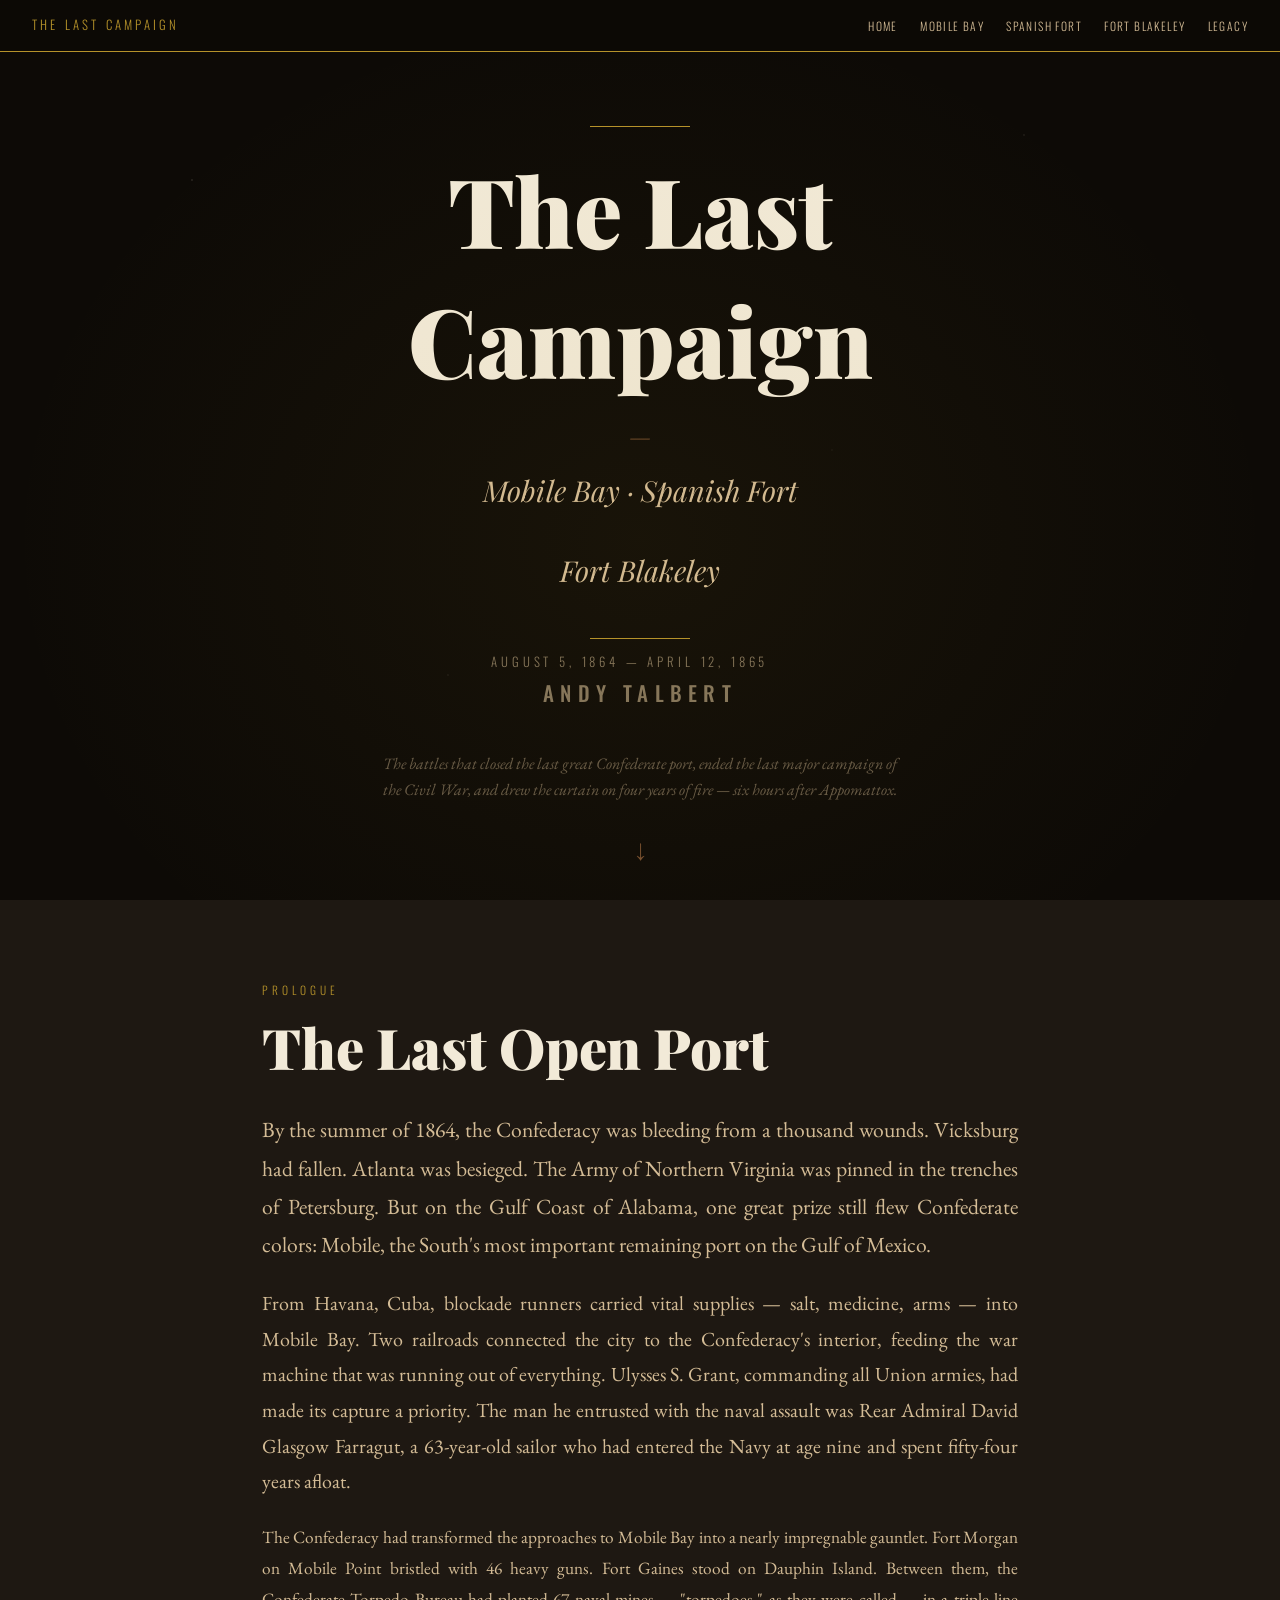
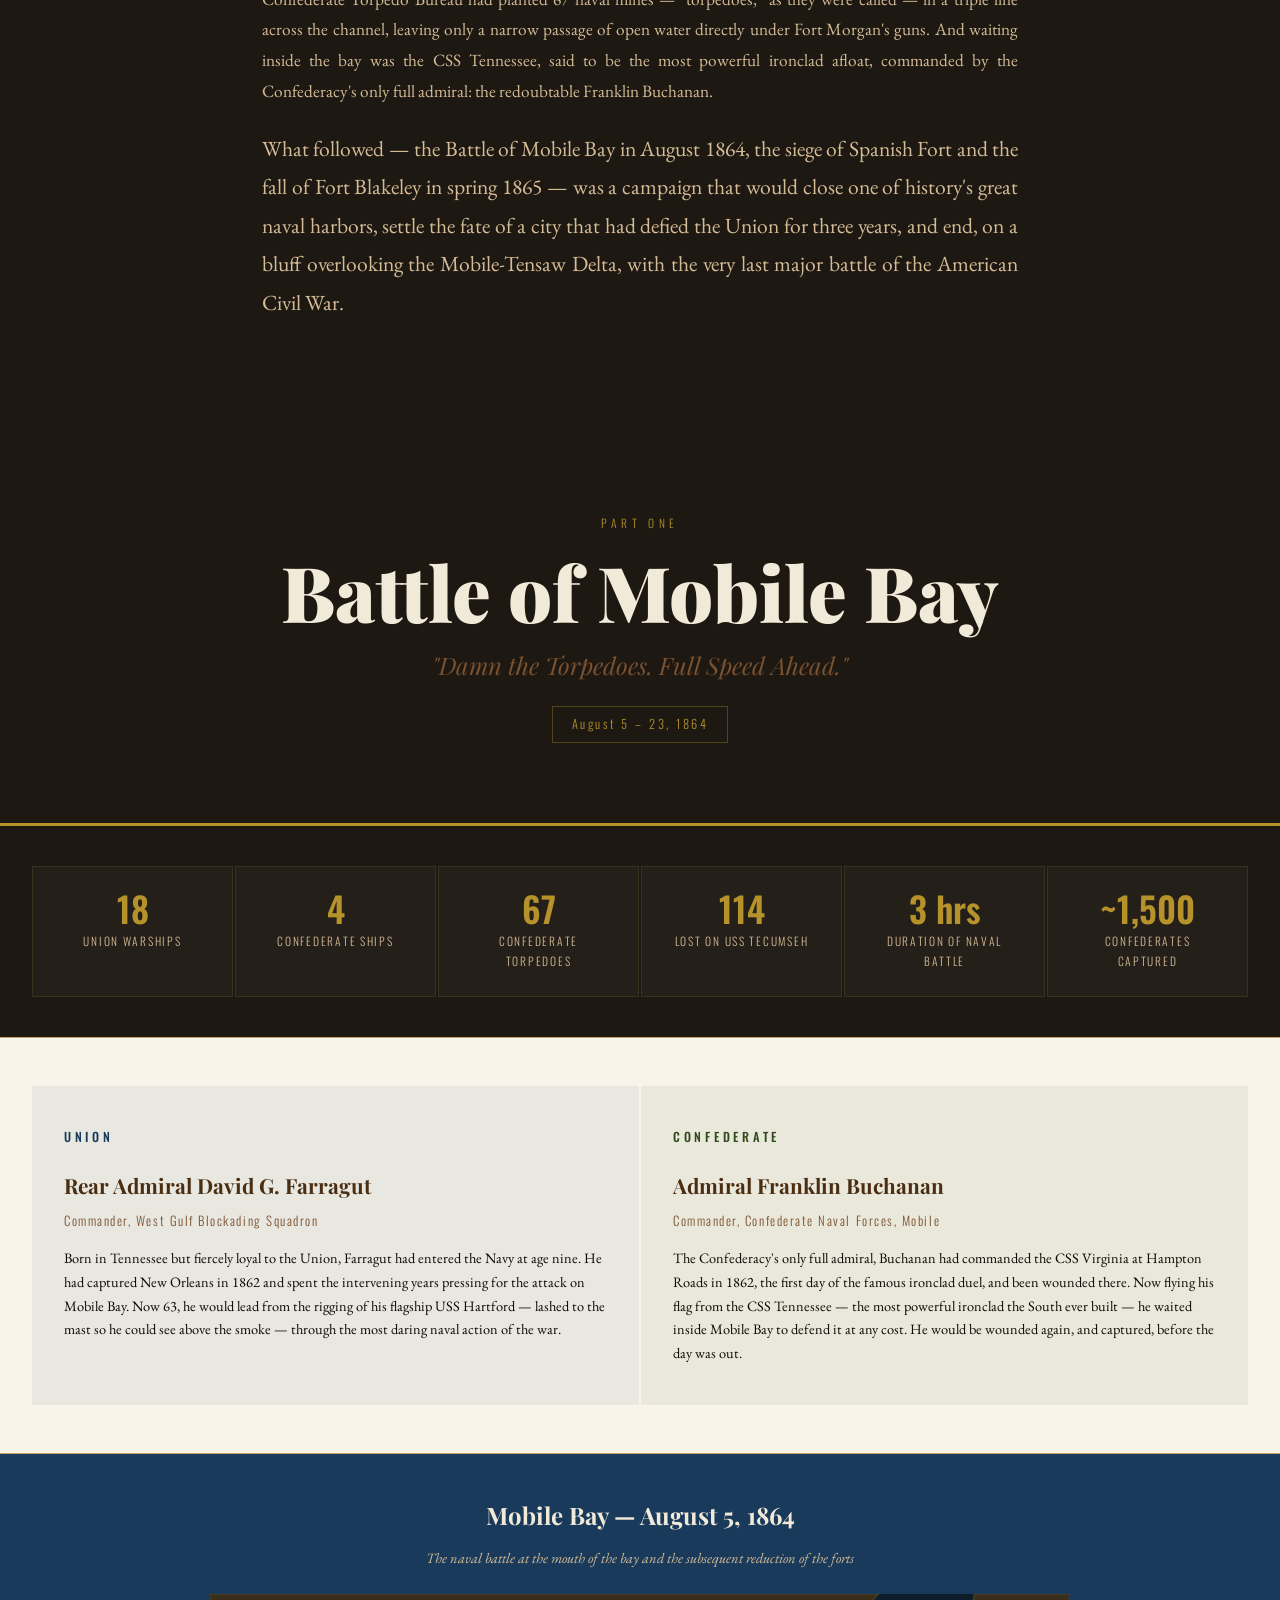
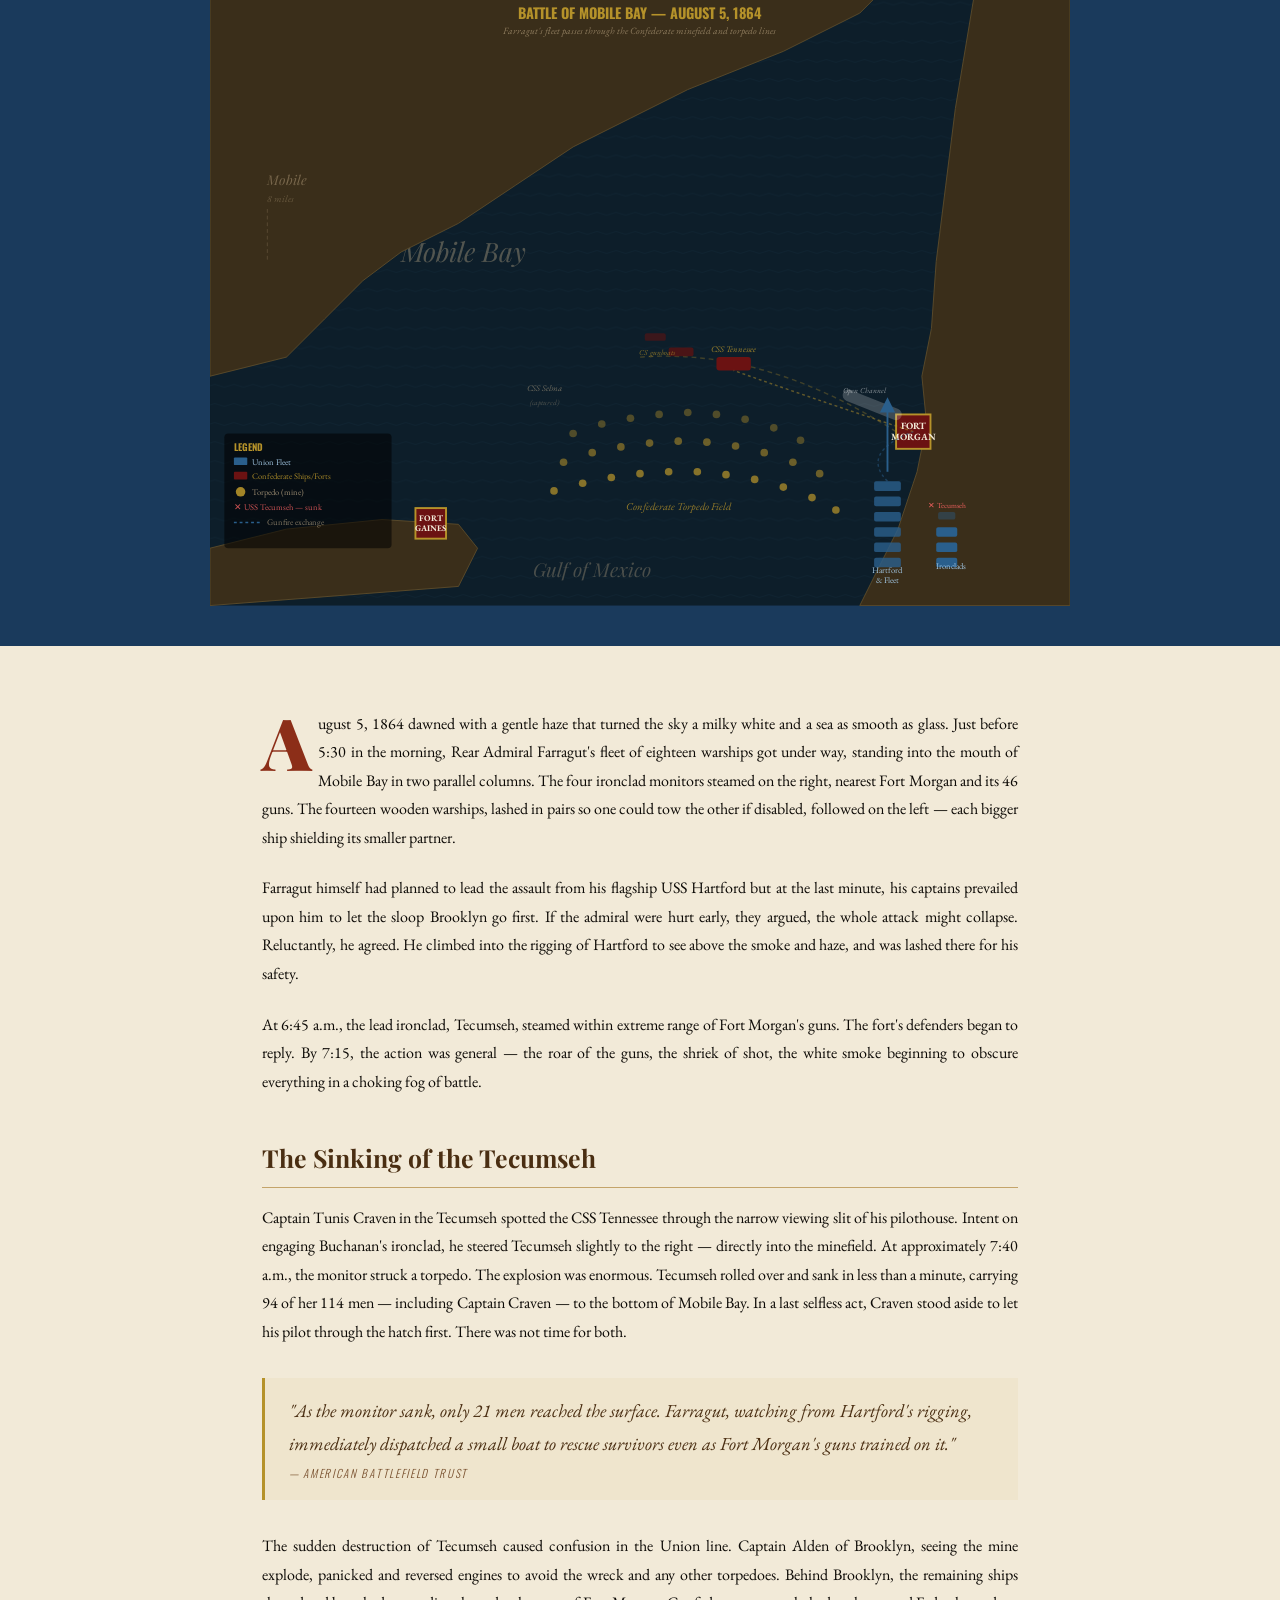
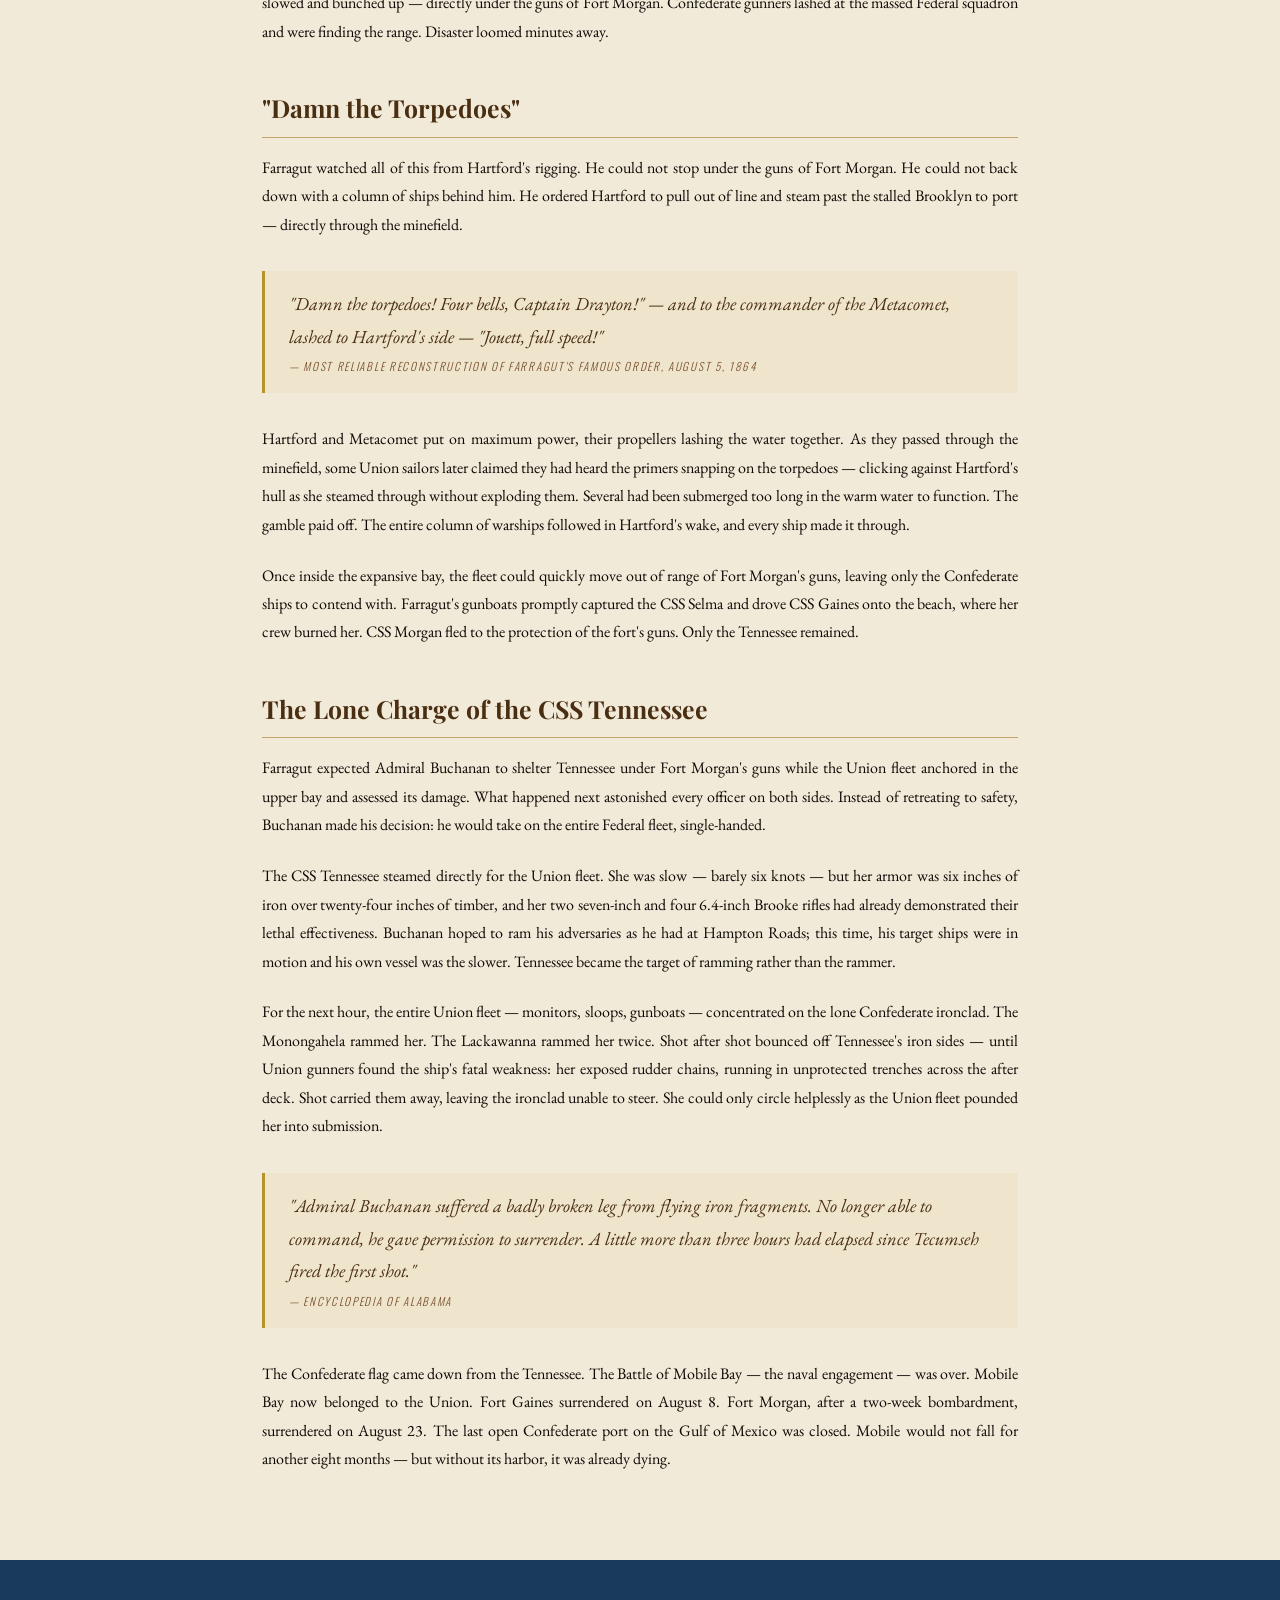
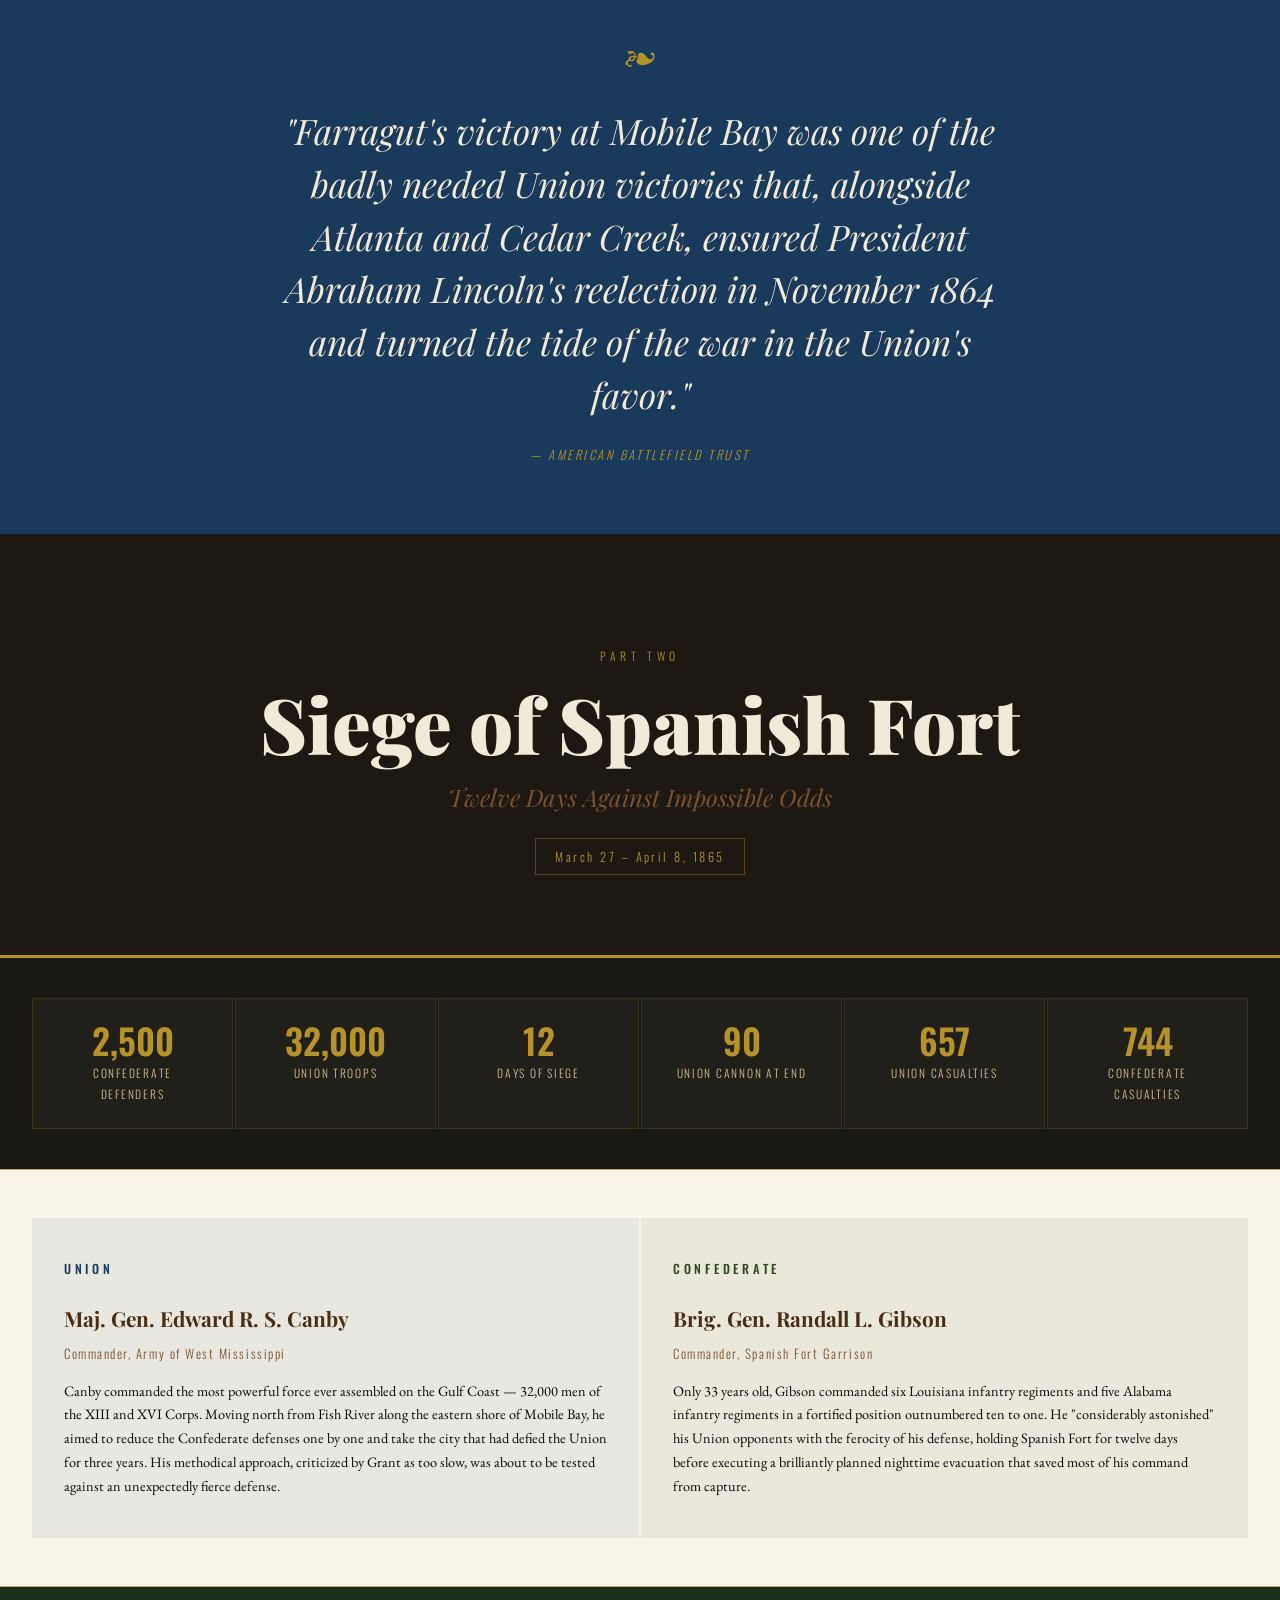
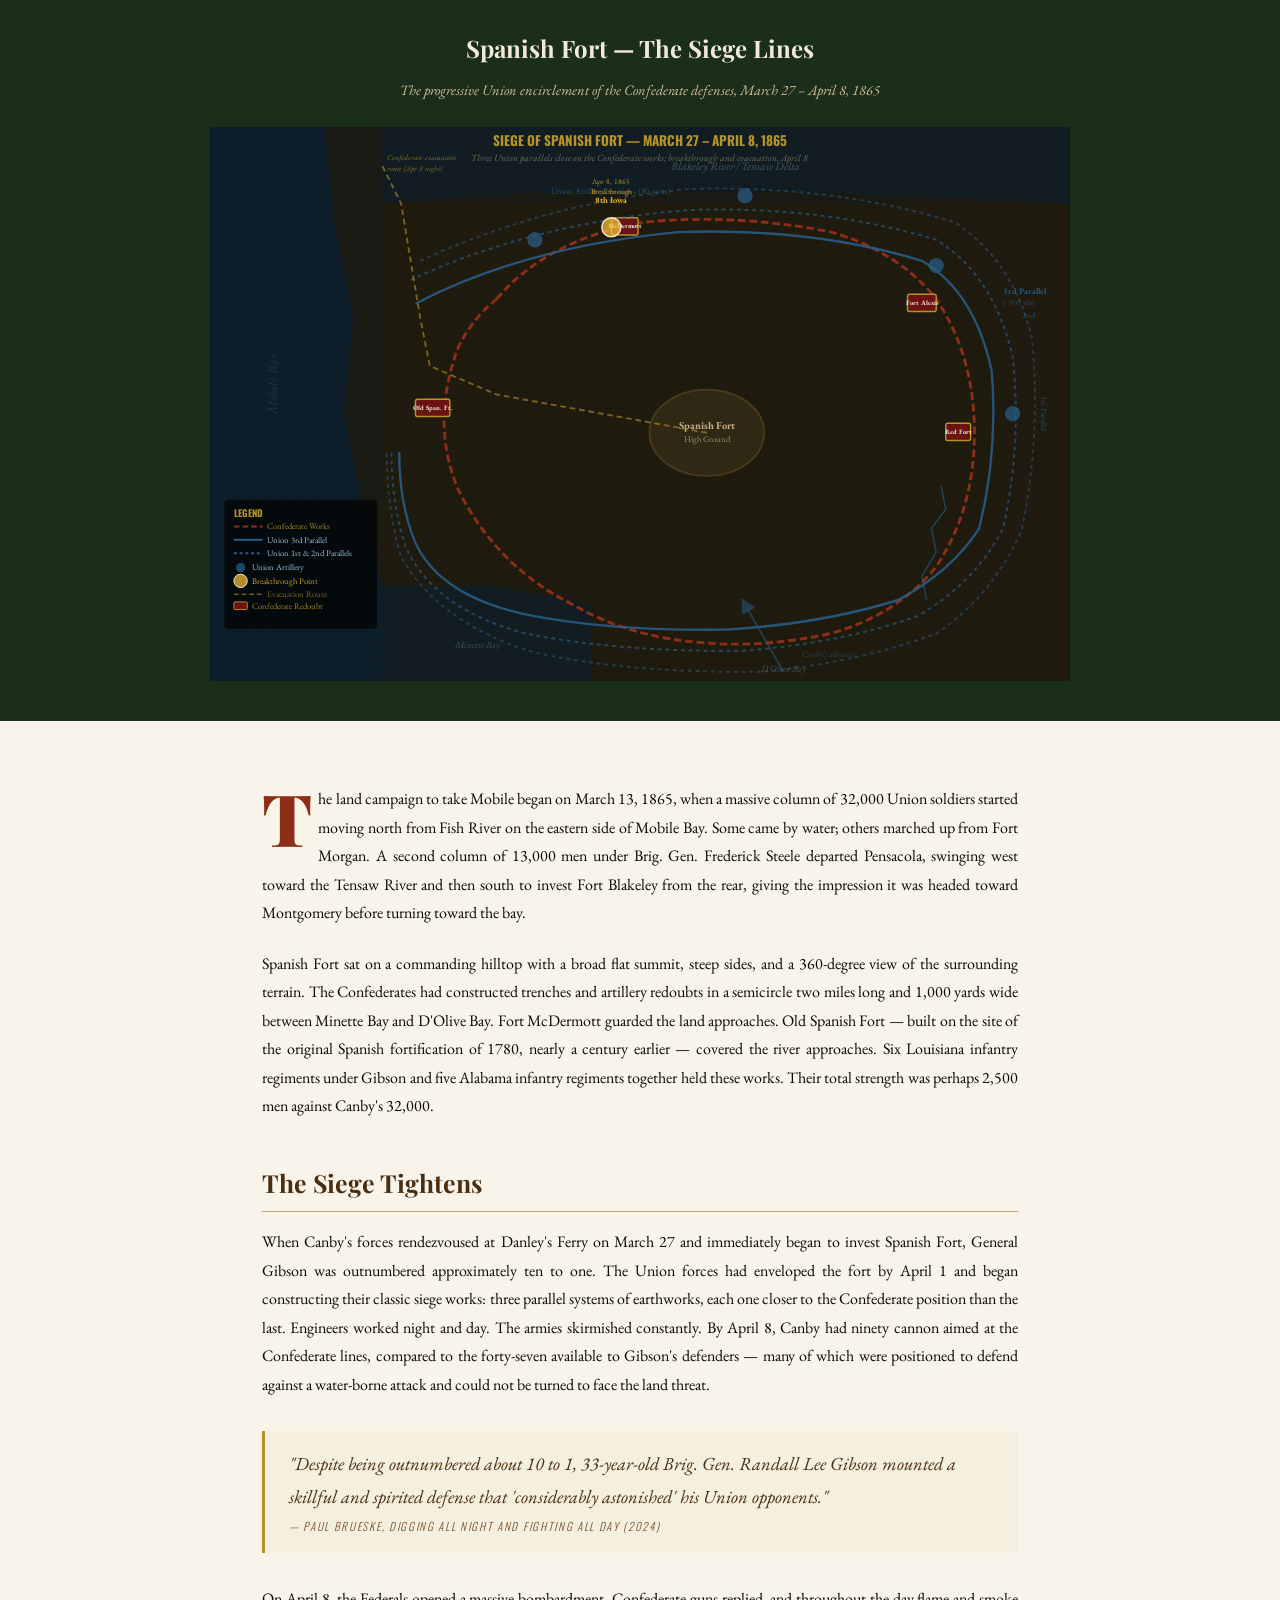
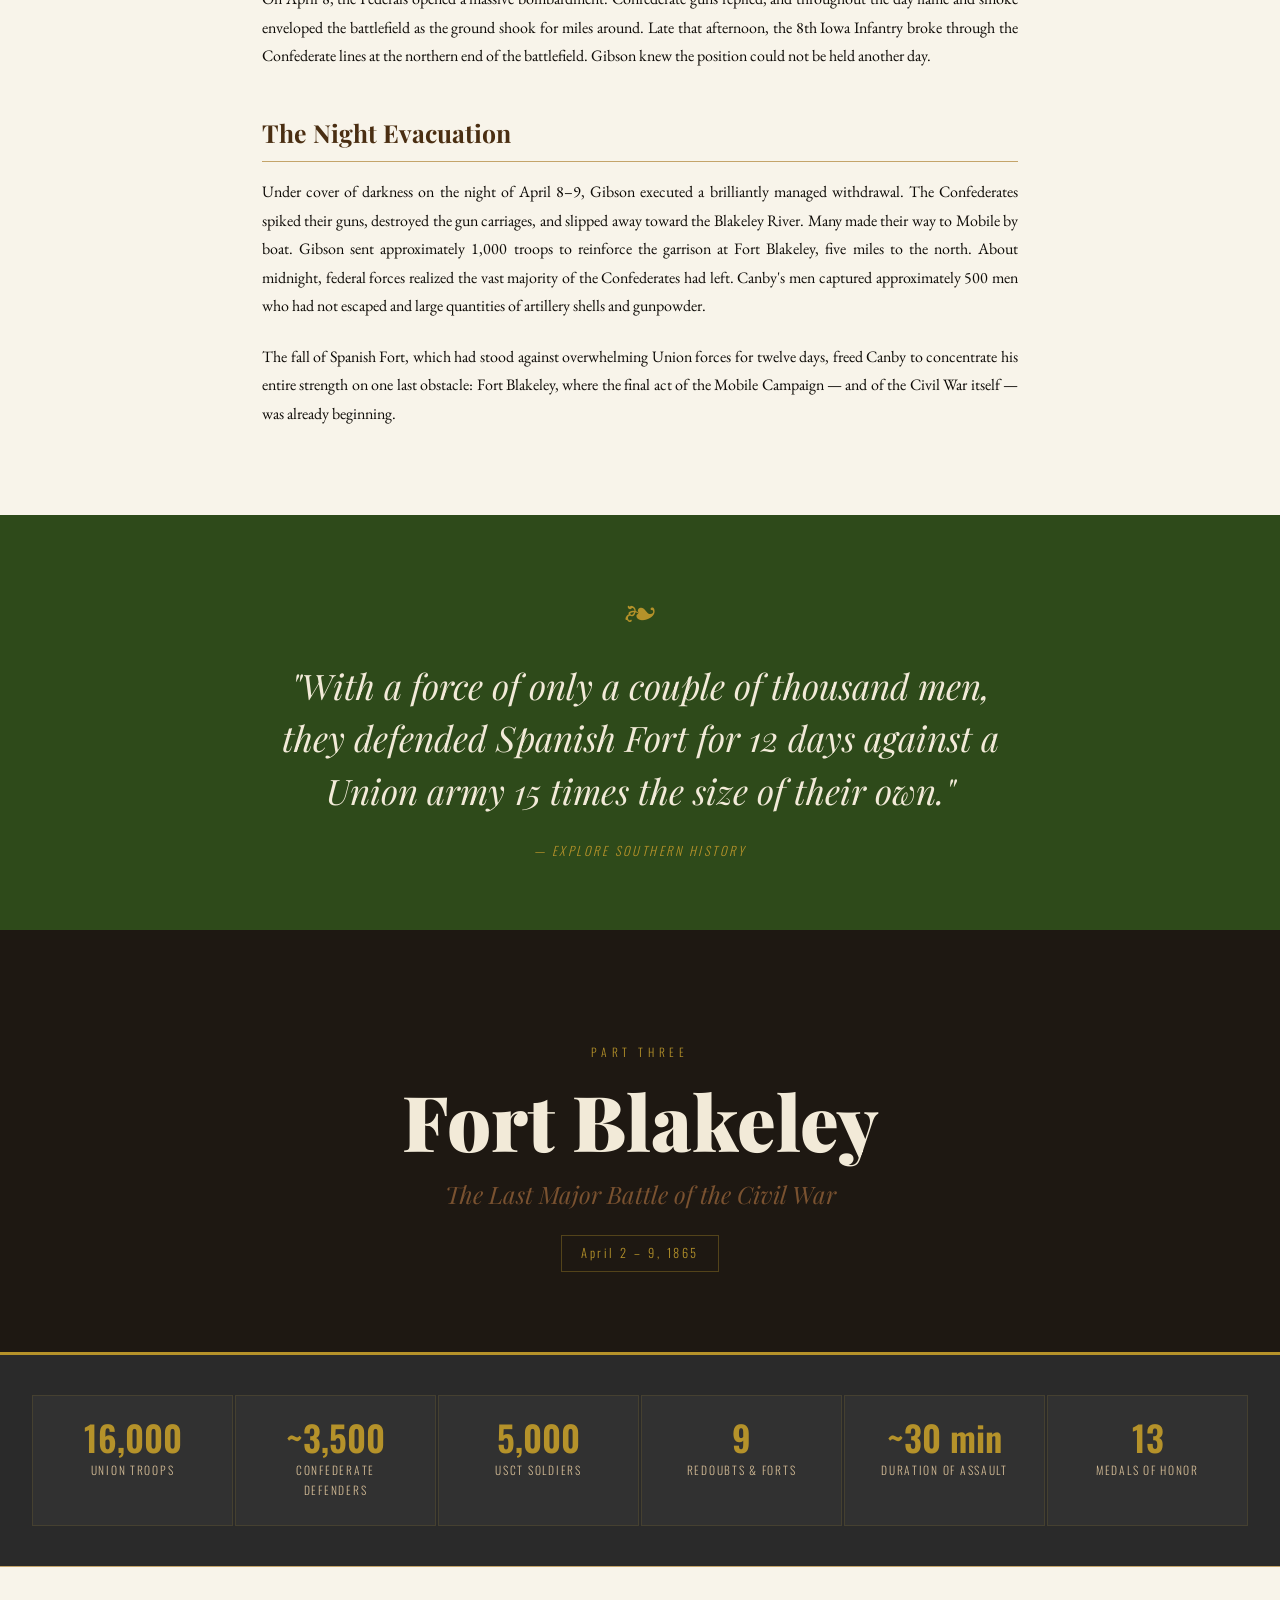
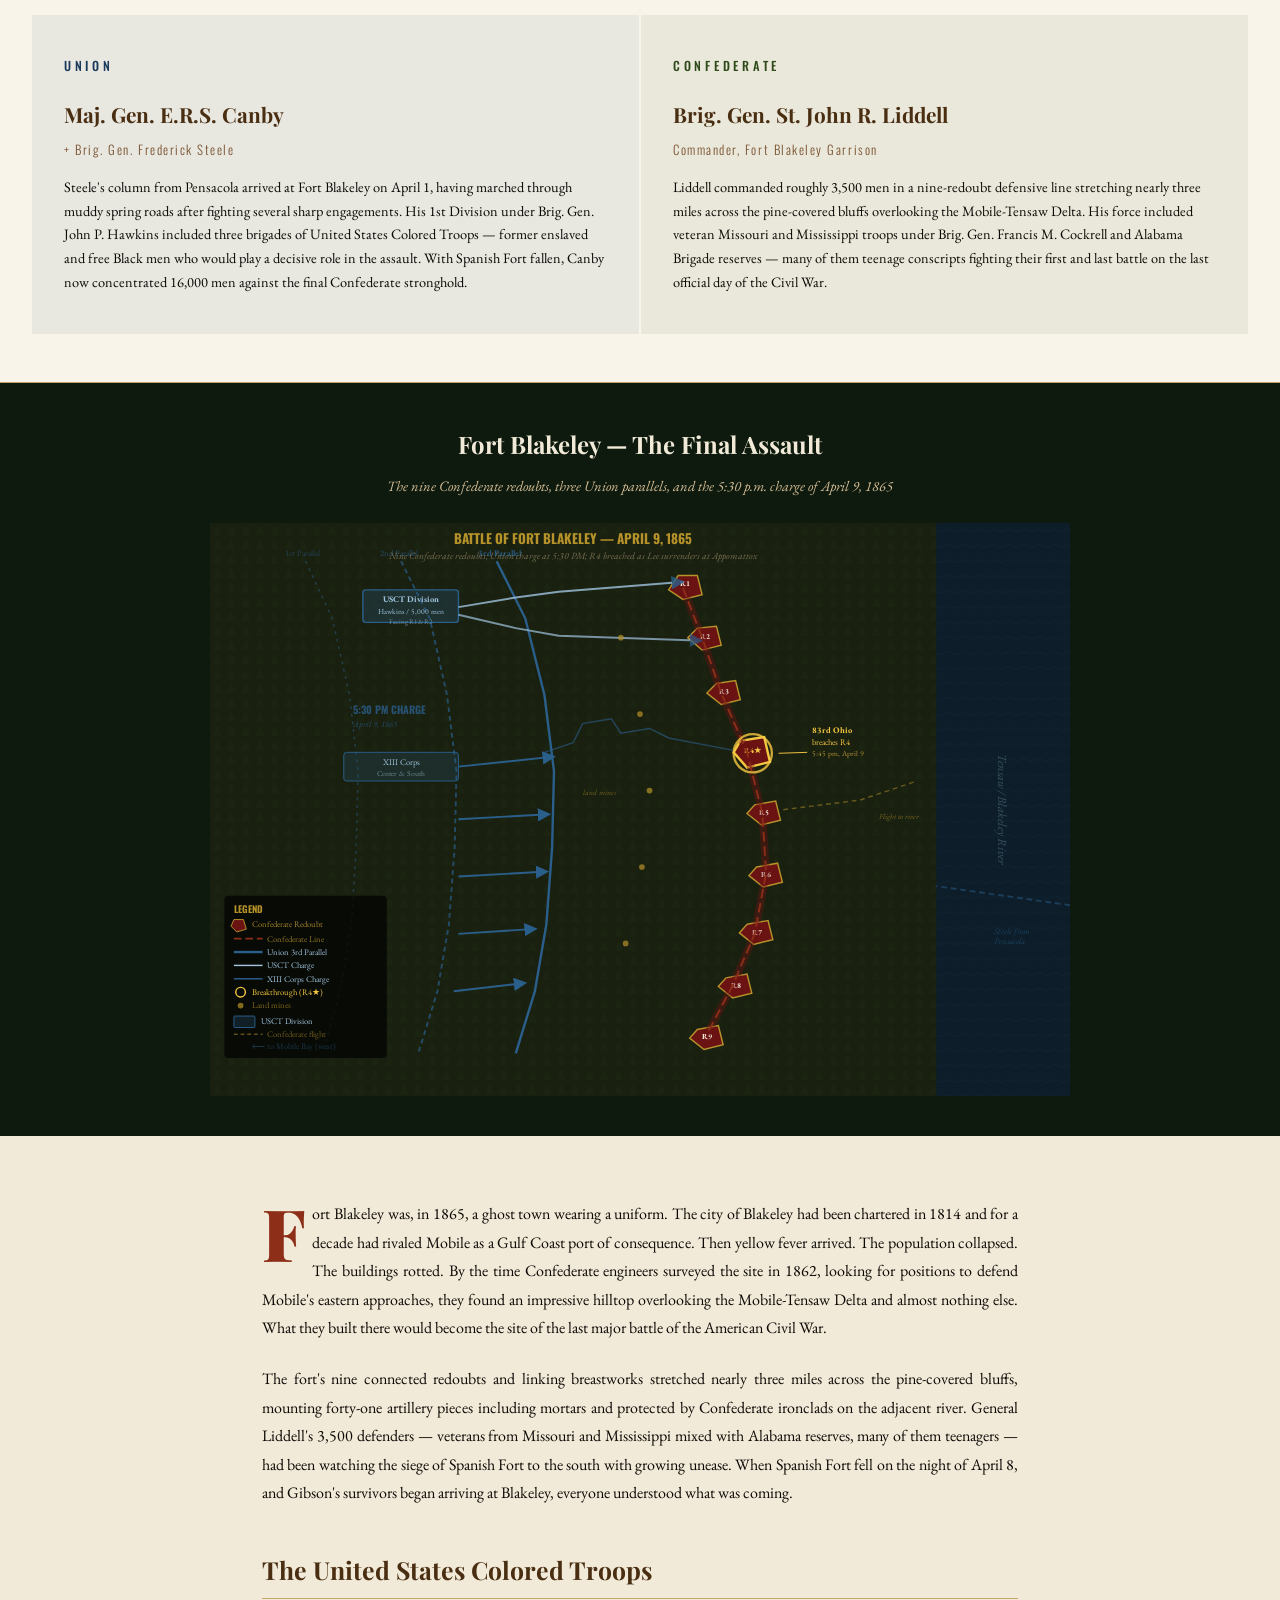
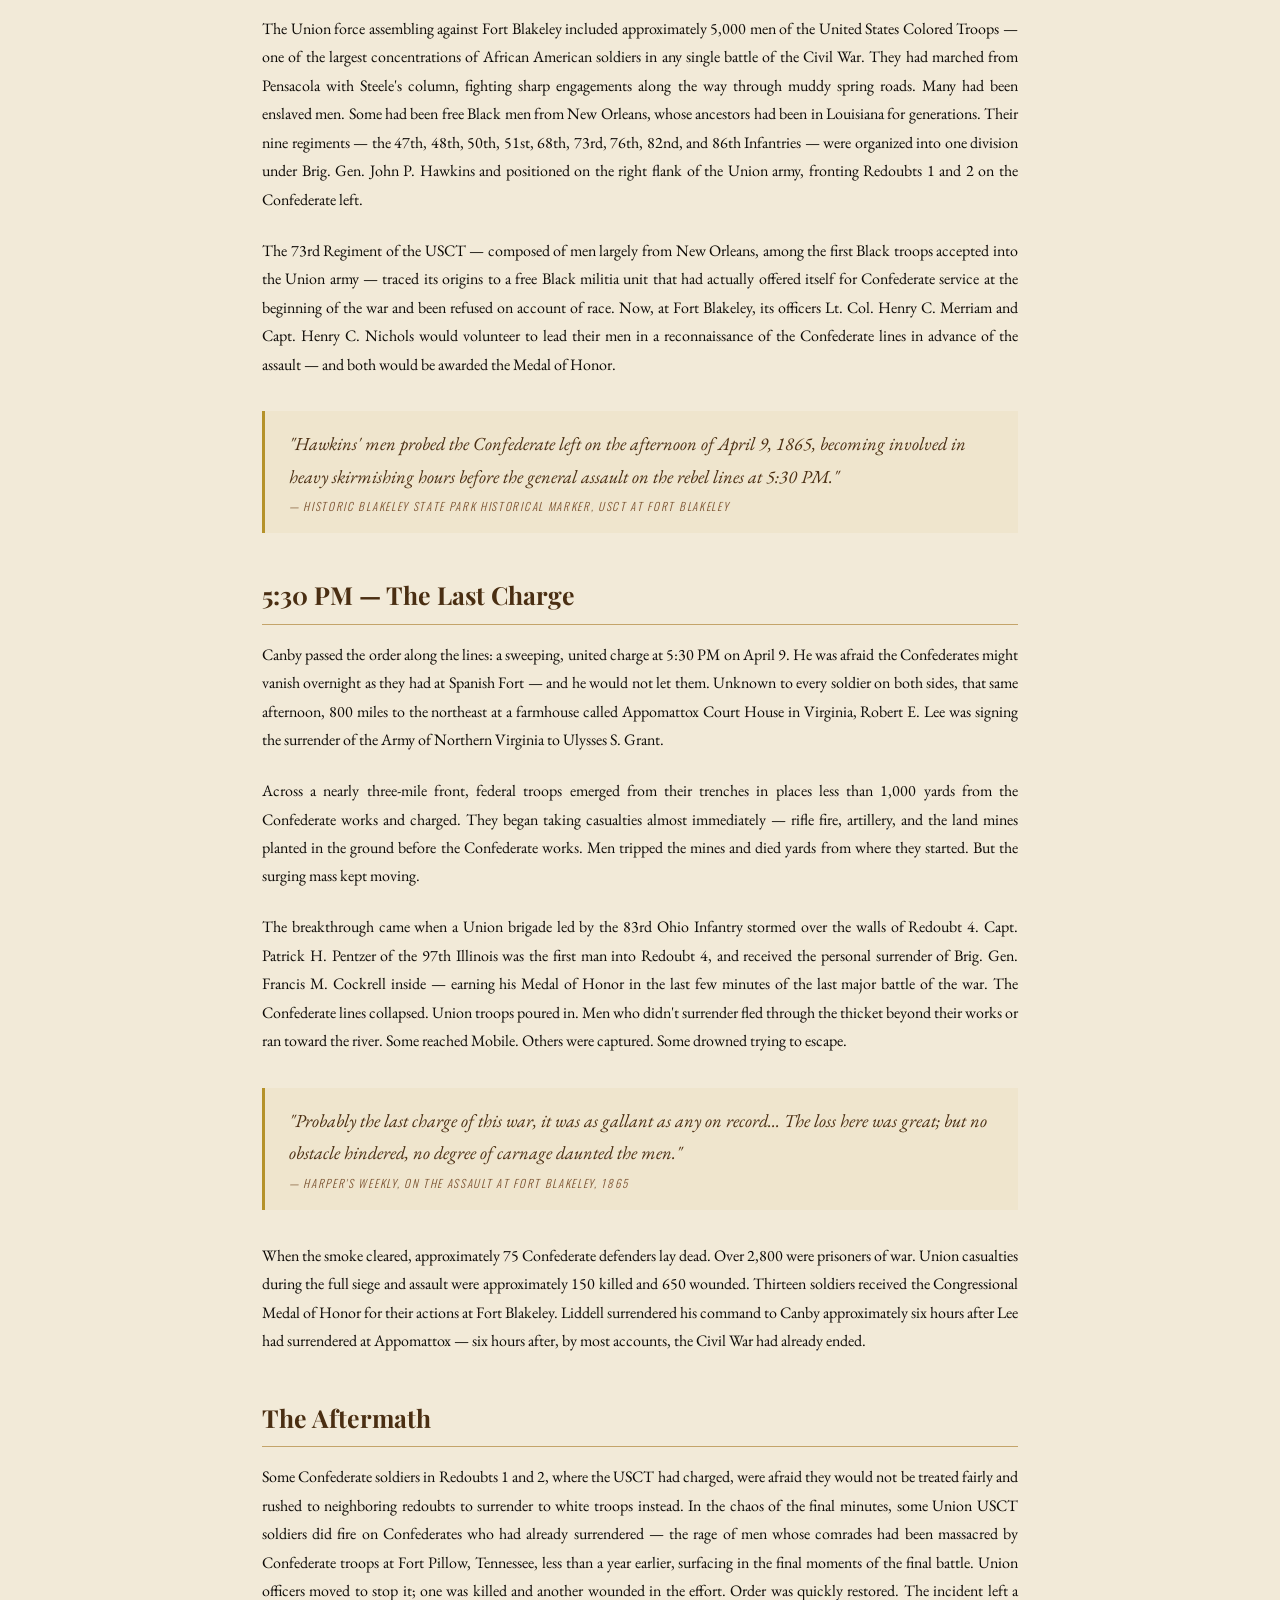
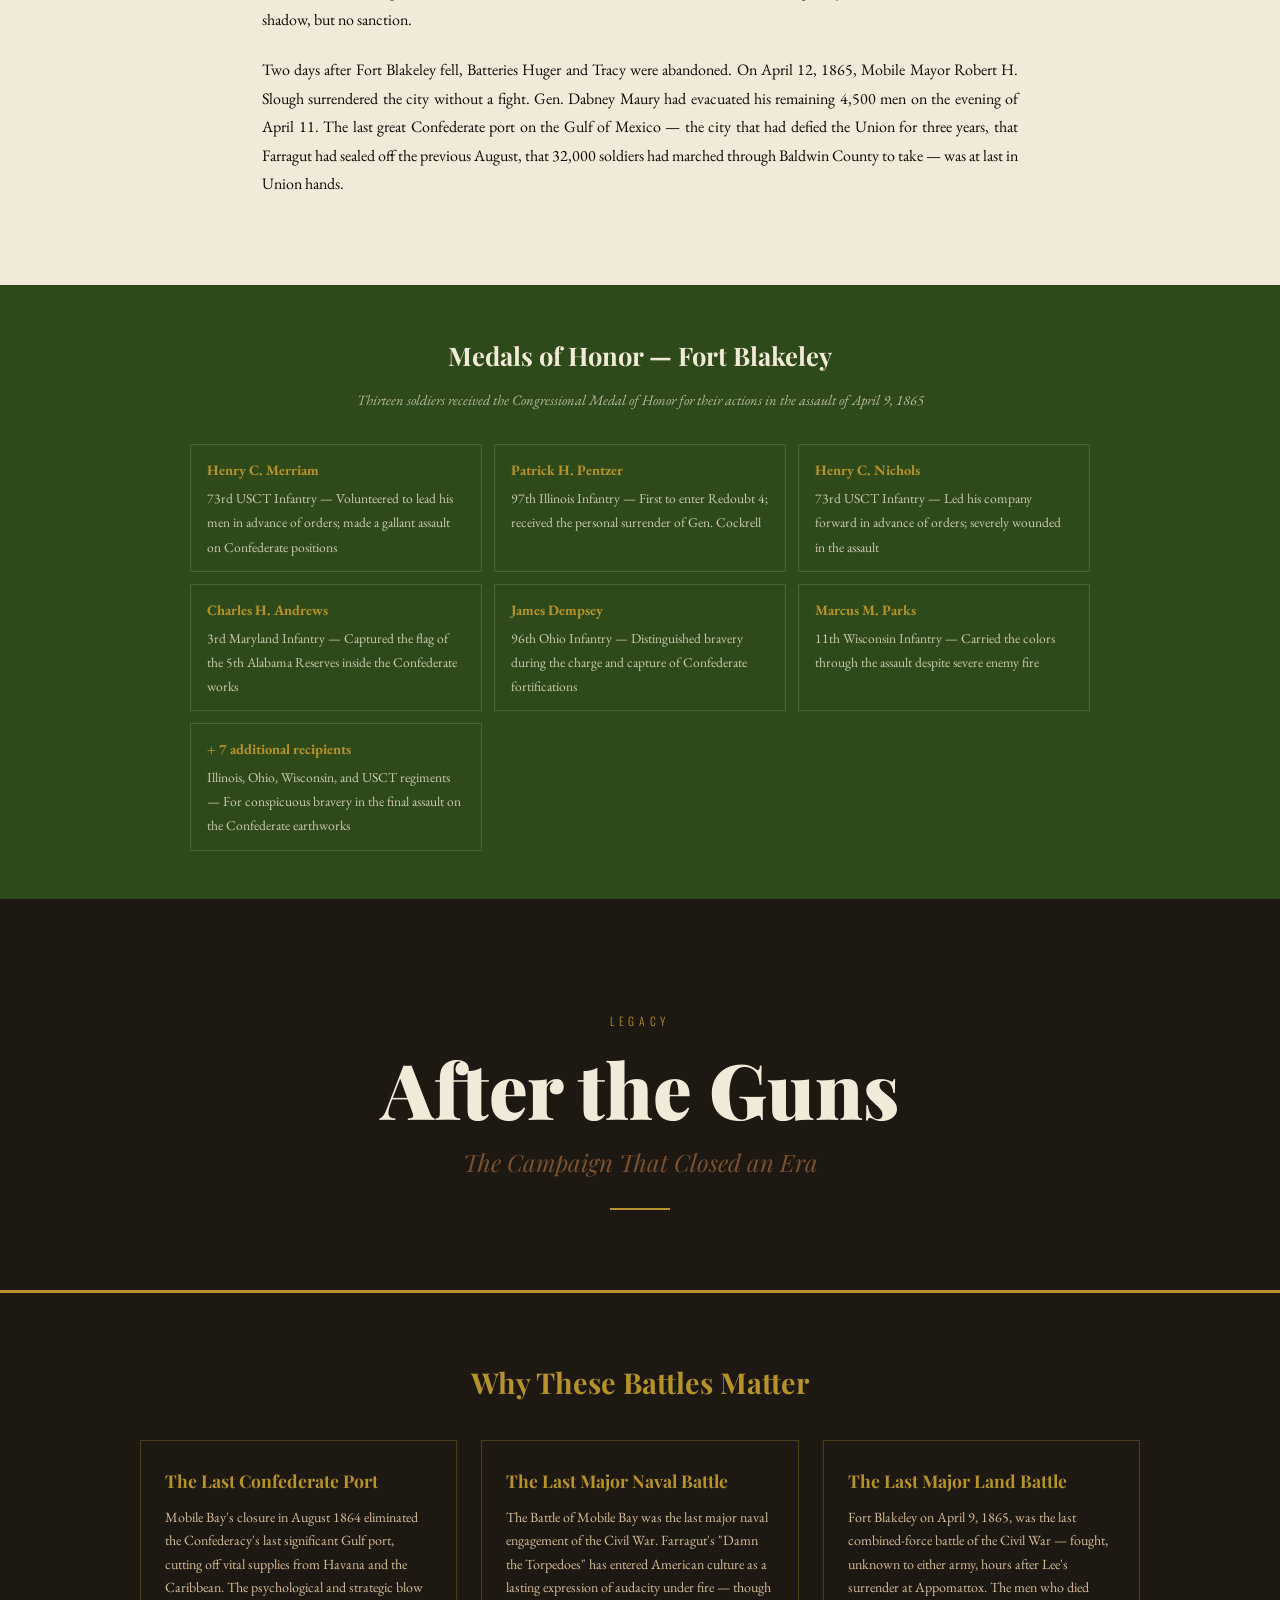
==== commit f24eff42: "Update battles.html" ====
--- a/battles.html
+++ b/battles.html
@@ -348,7 +348,7 @@
      PROLOGUE — THE CITY OF MOBILE
 ════════════════════════════════ -->
 <section style="background:var(--smoke);" id="prologue">
-  <div style="max-width:820px;margin:0 auto;padding:5rem 2rem;">
+  <div style="max-width:820px;font-size:.8rem;margin:0 auto;padding:5rem 2rem;">
     <p style="font-family:Oswald,sans-serif;font-weight:300;font-size:.72rem;letter-spacing:.35em;text-transform:uppercase;color:var(--cannon);margin-bottom:1rem;">Prologue</p>
     <h2 style="font-family:'Playfair Display',serif;font-size:clamp(2rem,4.5vw,3.5rem);font-weight:900;color:var(--parchment);margin-bottom:2rem;line-height:1.1;">The Last Open Port</h2>
     <p style="color:var(--sand);font-size:1.35rem;text-align:justify;margin-bottom:1.4rem;">By the summer of 1864, the Confederacy was bleeding from a thousand wounds. Vicksburg had fallen. Atlanta was besieged. The Army of Northern Virginia was pinned in the trenches of Petersburg. But on the Gulf Coast of Alabama, one great prize still flew Confederate colors: Mobile, the South's most important remaining port on the Gulf of Mexico.</p>
@@ -1183,7 +1183,7 @@
 <!-- COLOPHON -->
 <div class="colophon">
   <p>THE LAST CAMPAIGN — MOBILE BAY · SPANISH FORT · FORT BLAKELEY</p>
-  <p style="margin-top:.5rem;">Sources: American Battlefield Trust · Encyclopedia of Alabama · Wikipedia · National Park Service<br>Historic Blakeley State Park · Britannica · War History Online · The Conservation Fund<br>Paul Brueske, <em>Digging All Night and Fighting All Day</em> (2024) · Mike Bunn, <em>The Assault on Fort Blakeley</em> (2021)</p>
+  <p style="margin-top:.5rem;">Sources: American Battlefield Trust · Encyclopedia of Alabama · Wikipedia · National Park Service<br>Historic Blakeley State Park</p>
   <div style="margin-top:1.5rem;width:60px;height:1px;background:var(--cannon);margin-left:auto;margin-right:auto;"></div>
   <p style="margin-top:1.5rem;">Historic Blakeley State Park · 34745 State Highway 225 · Spanish Fort, Alabama<br>Largest National Register of Historic Places site east of the Mississippi River</p>
 </div>
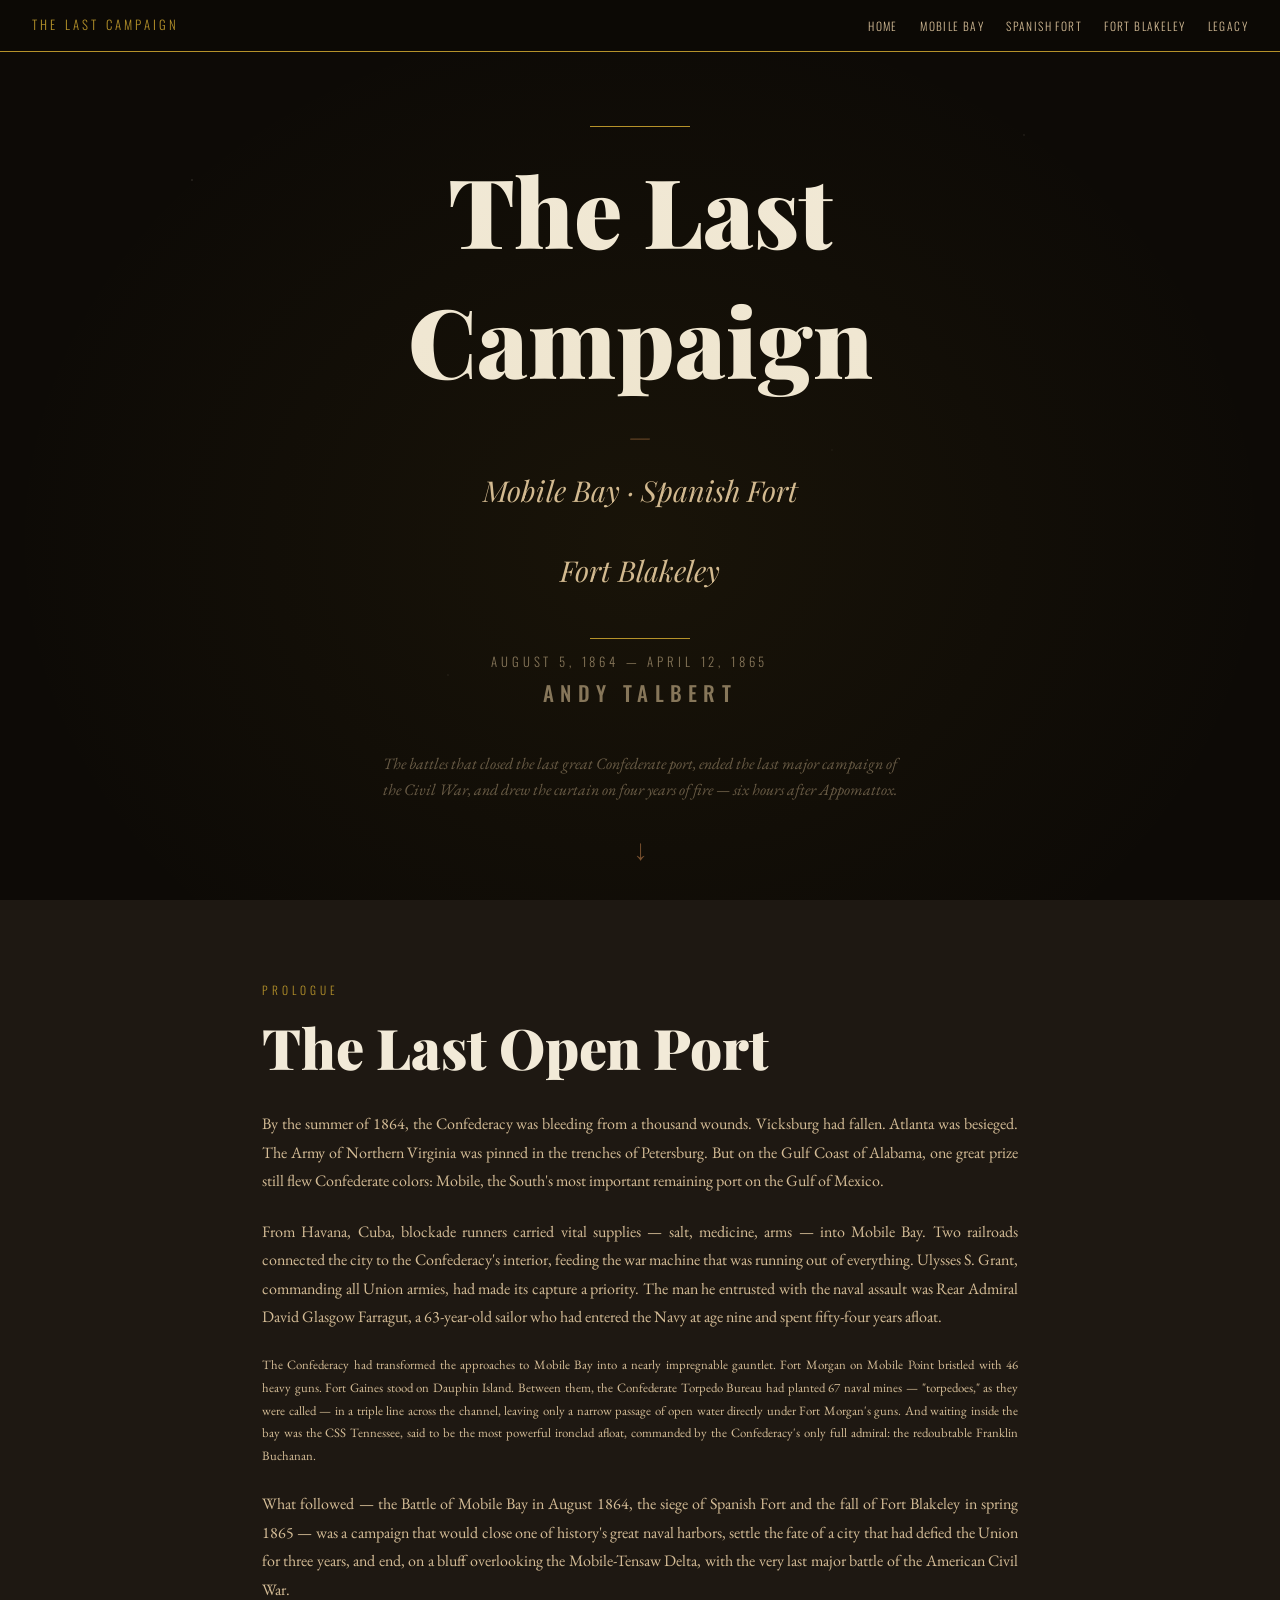
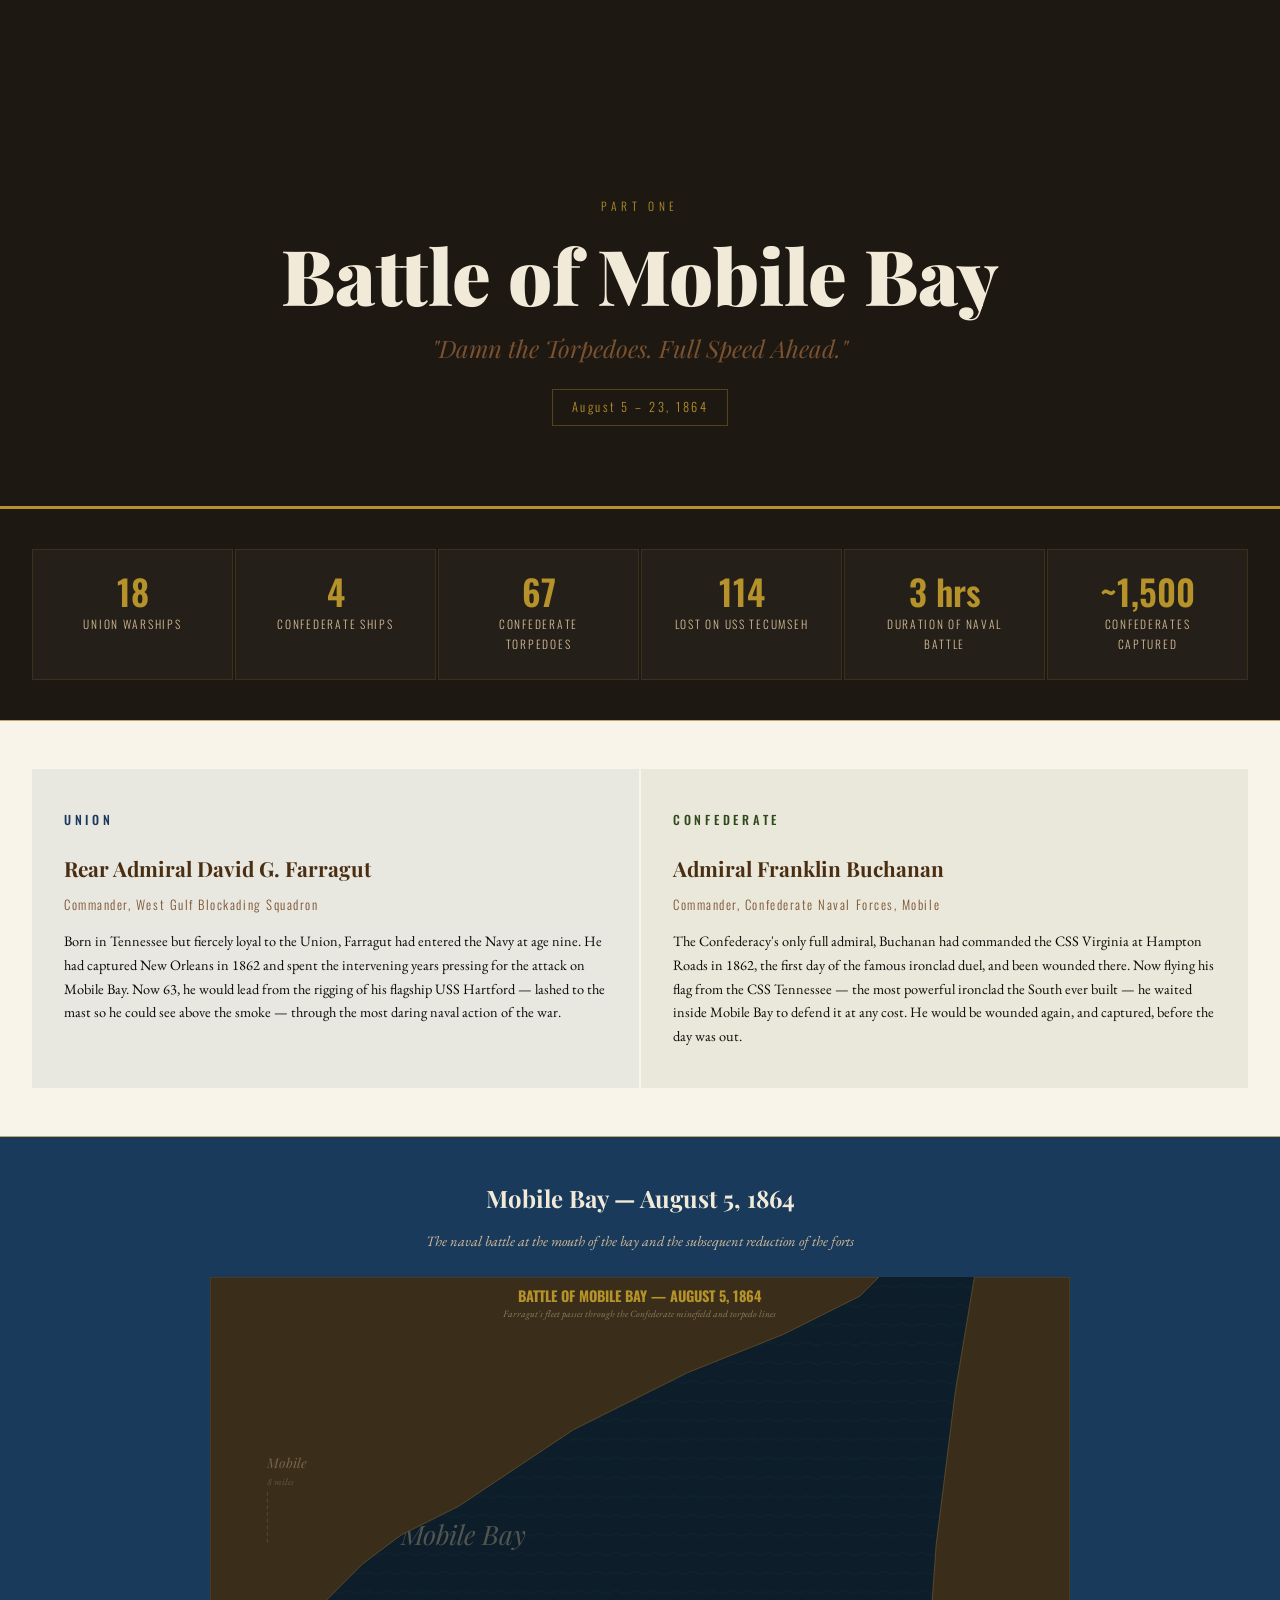
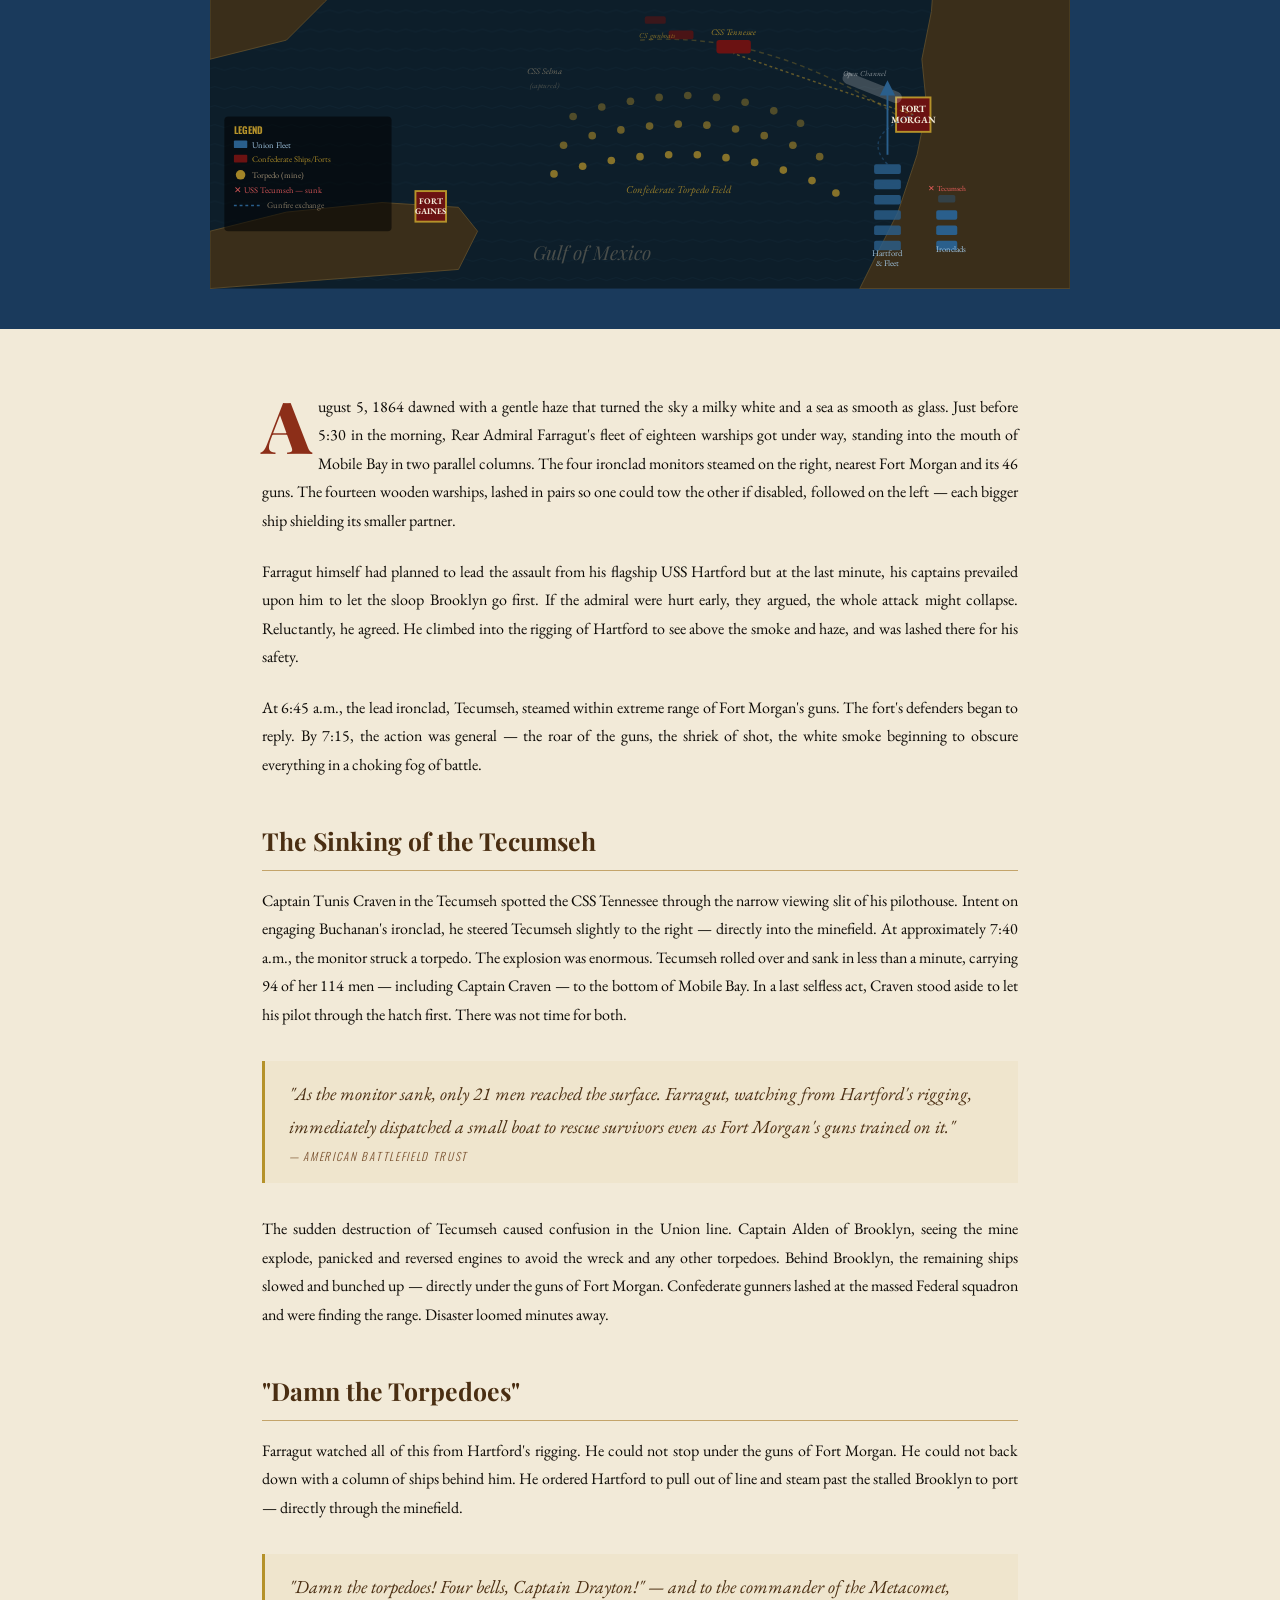
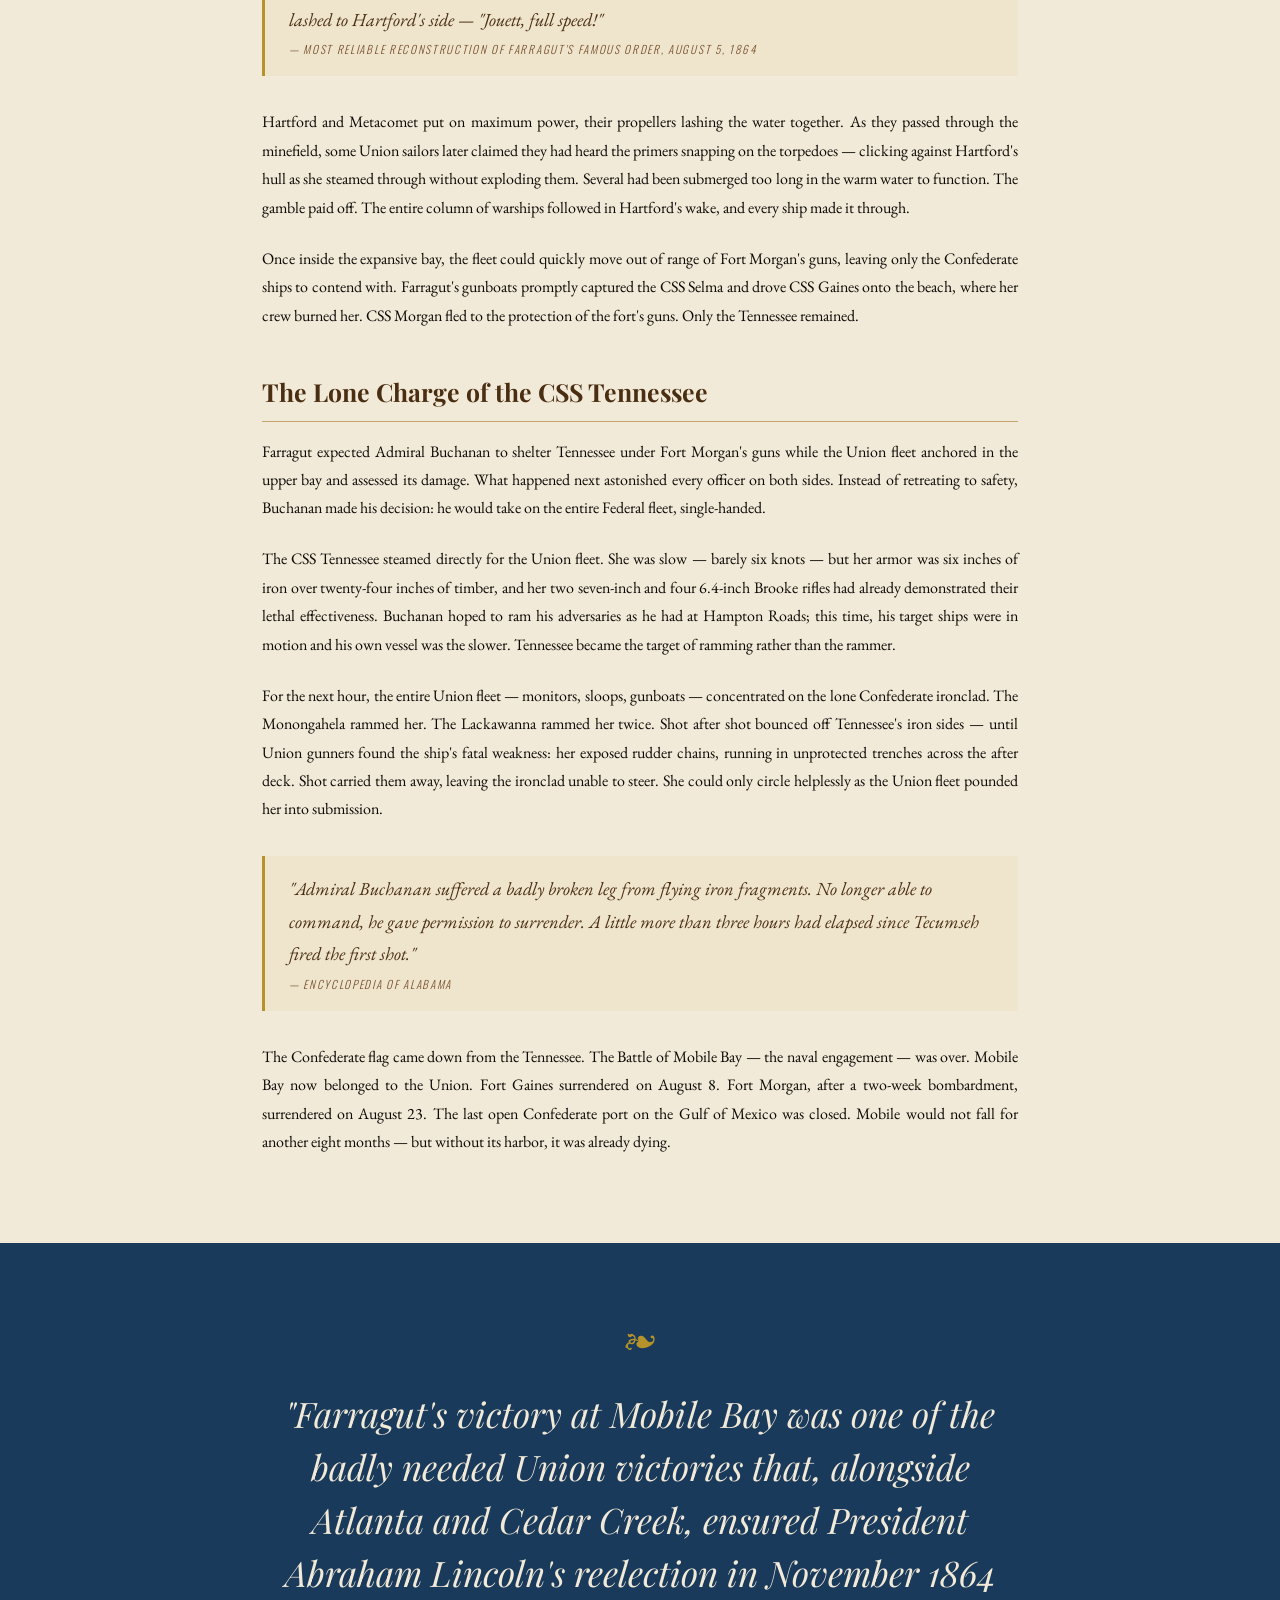
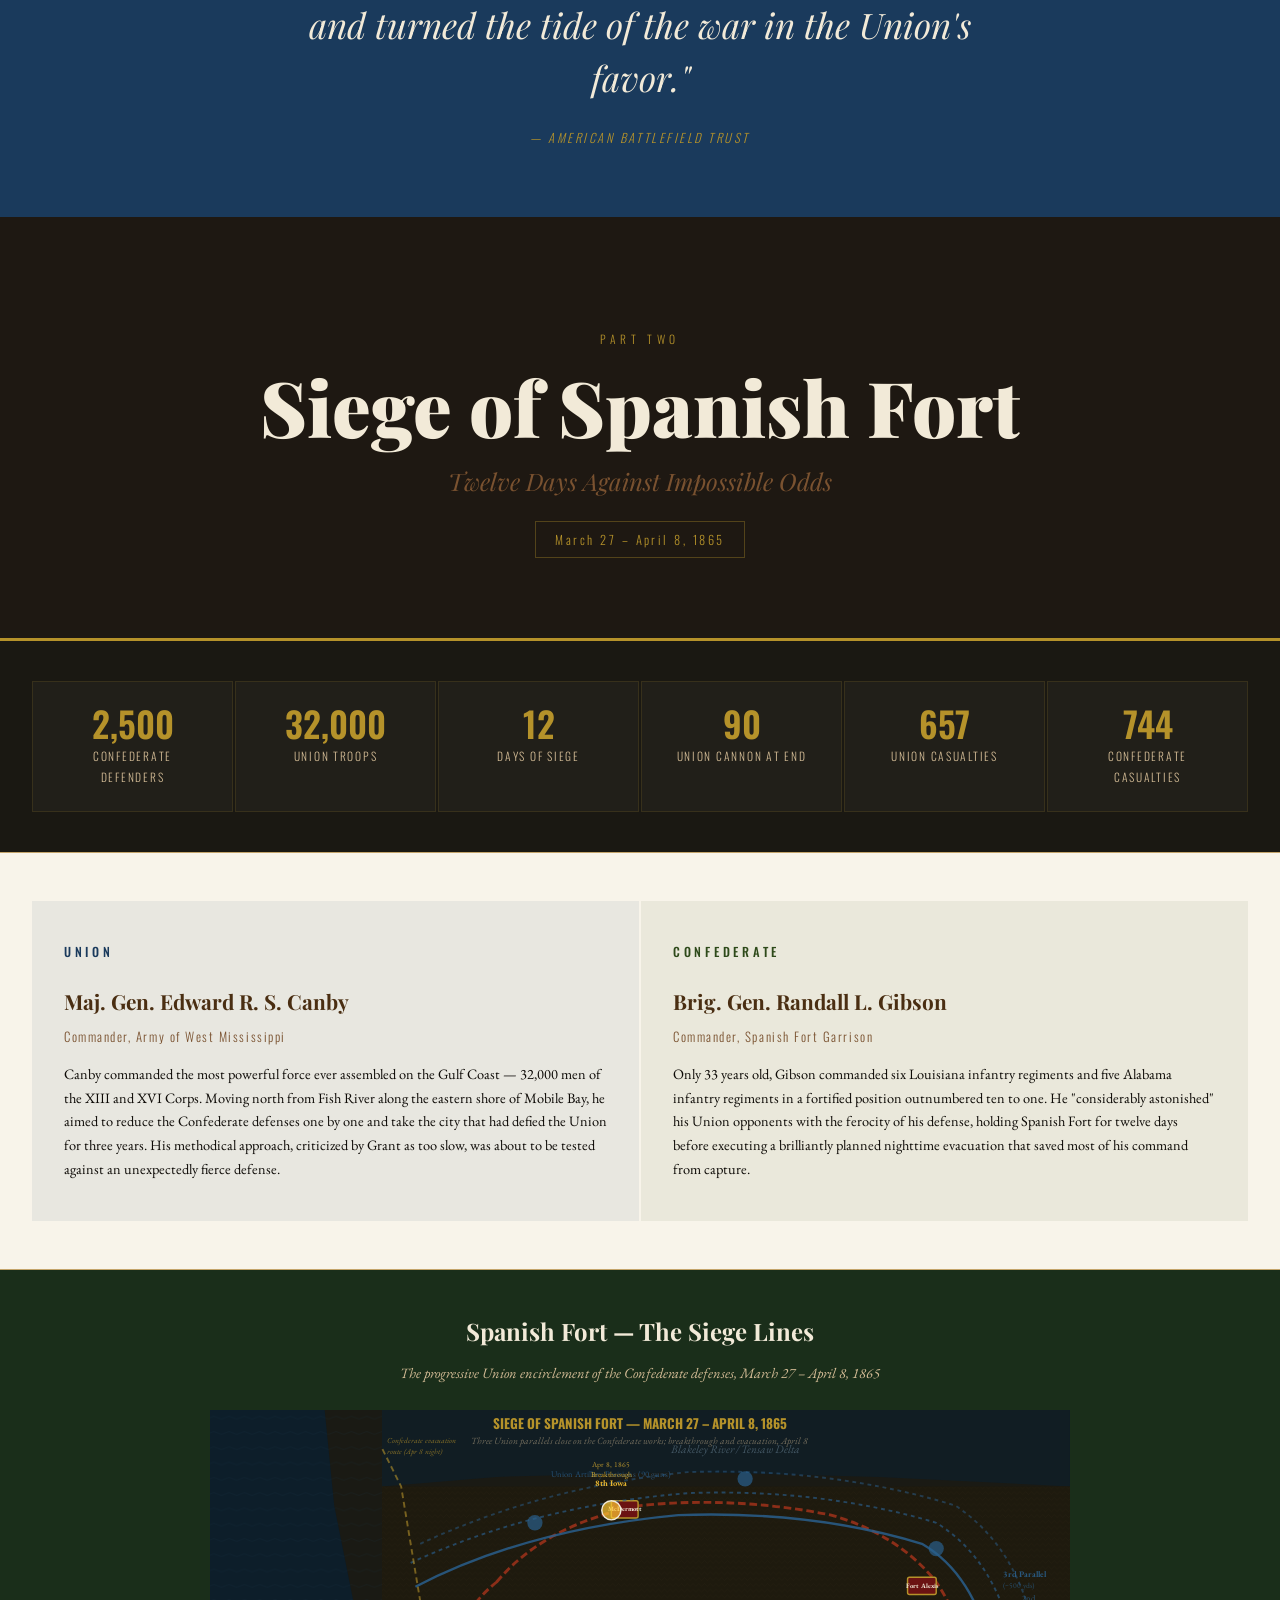
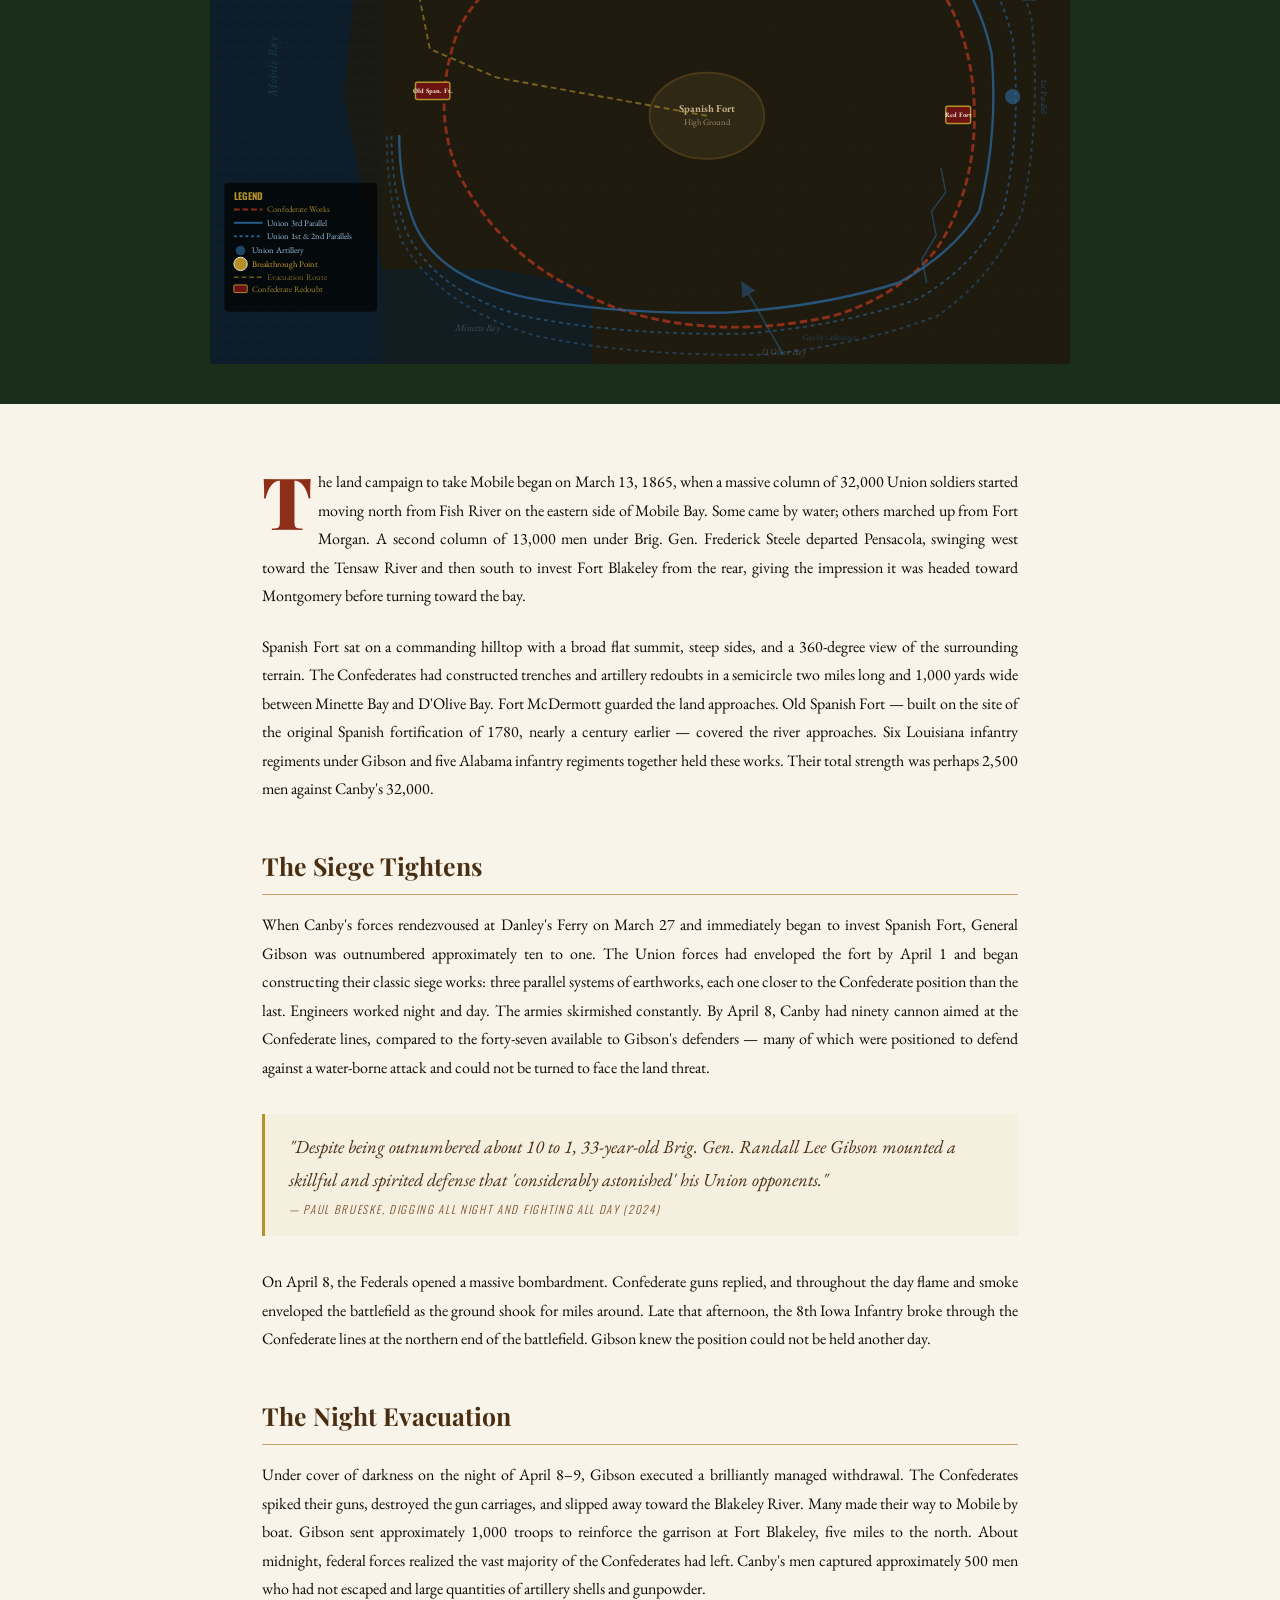
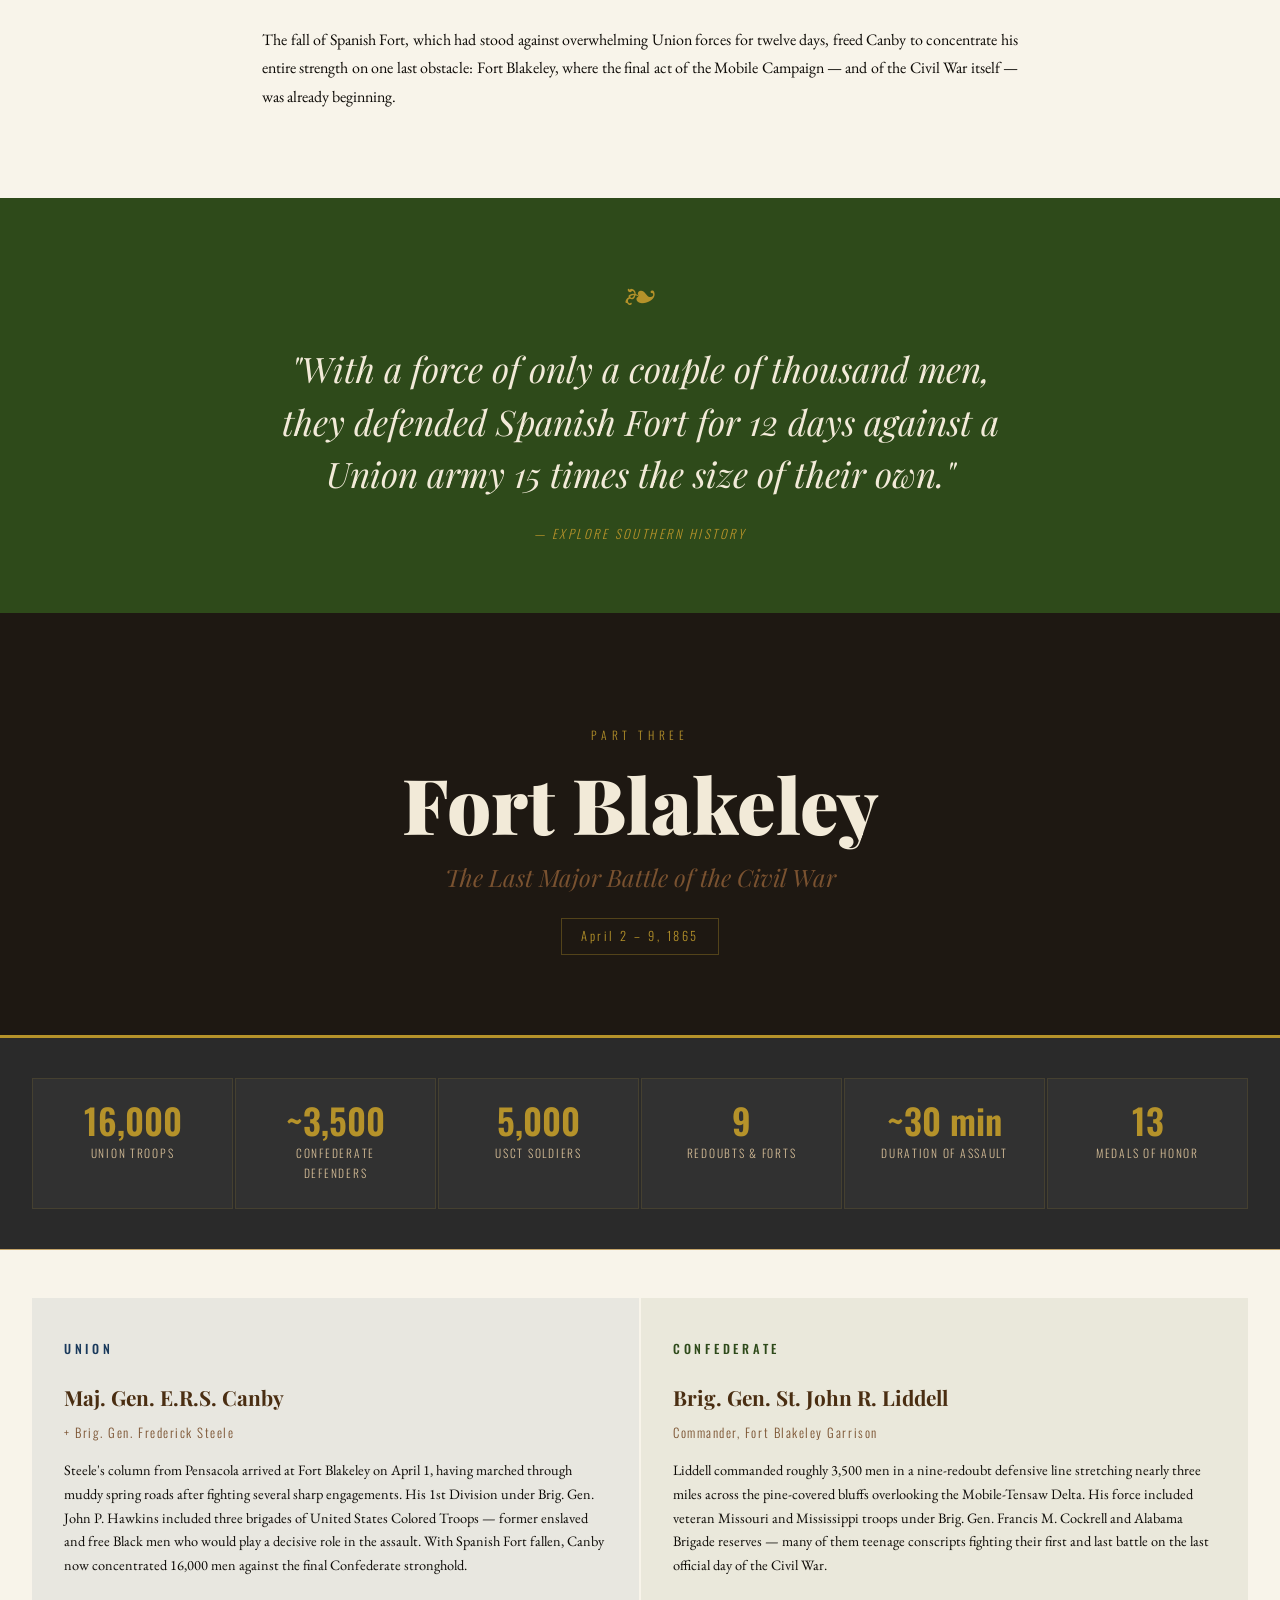
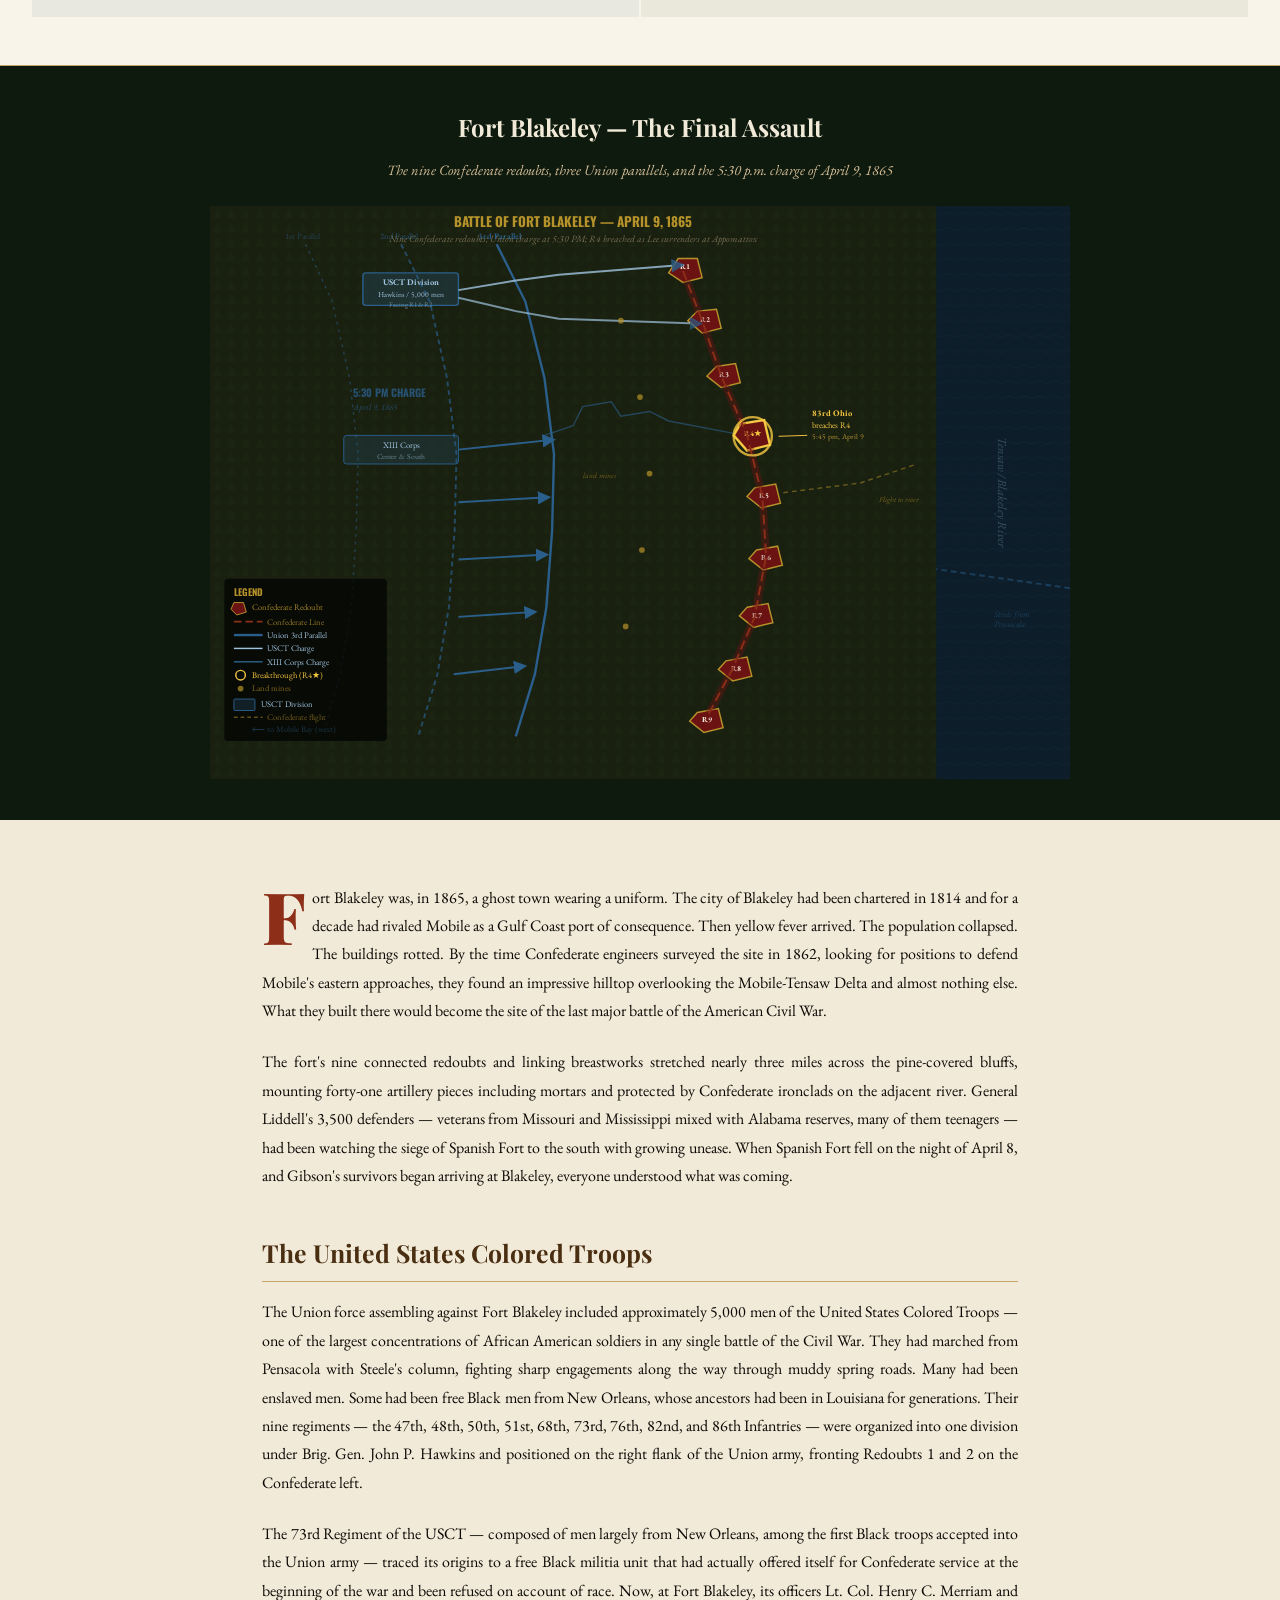
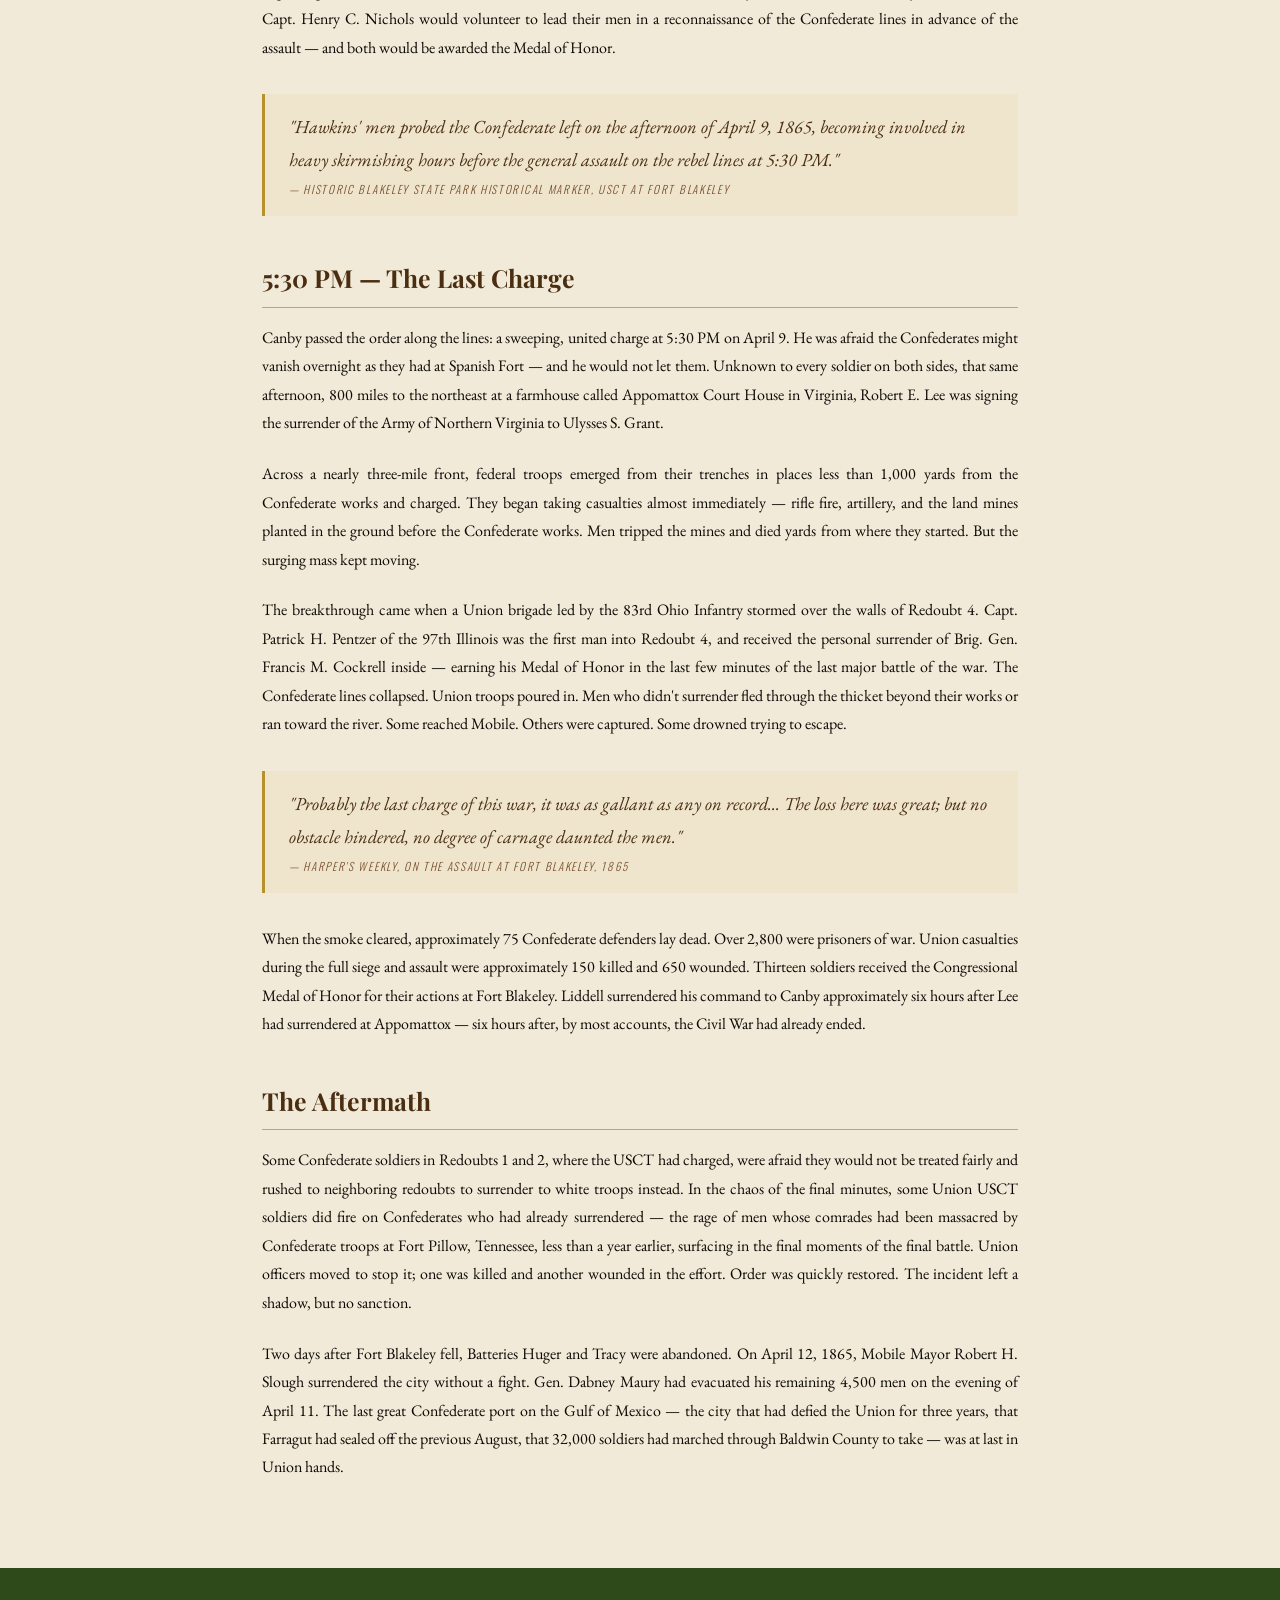
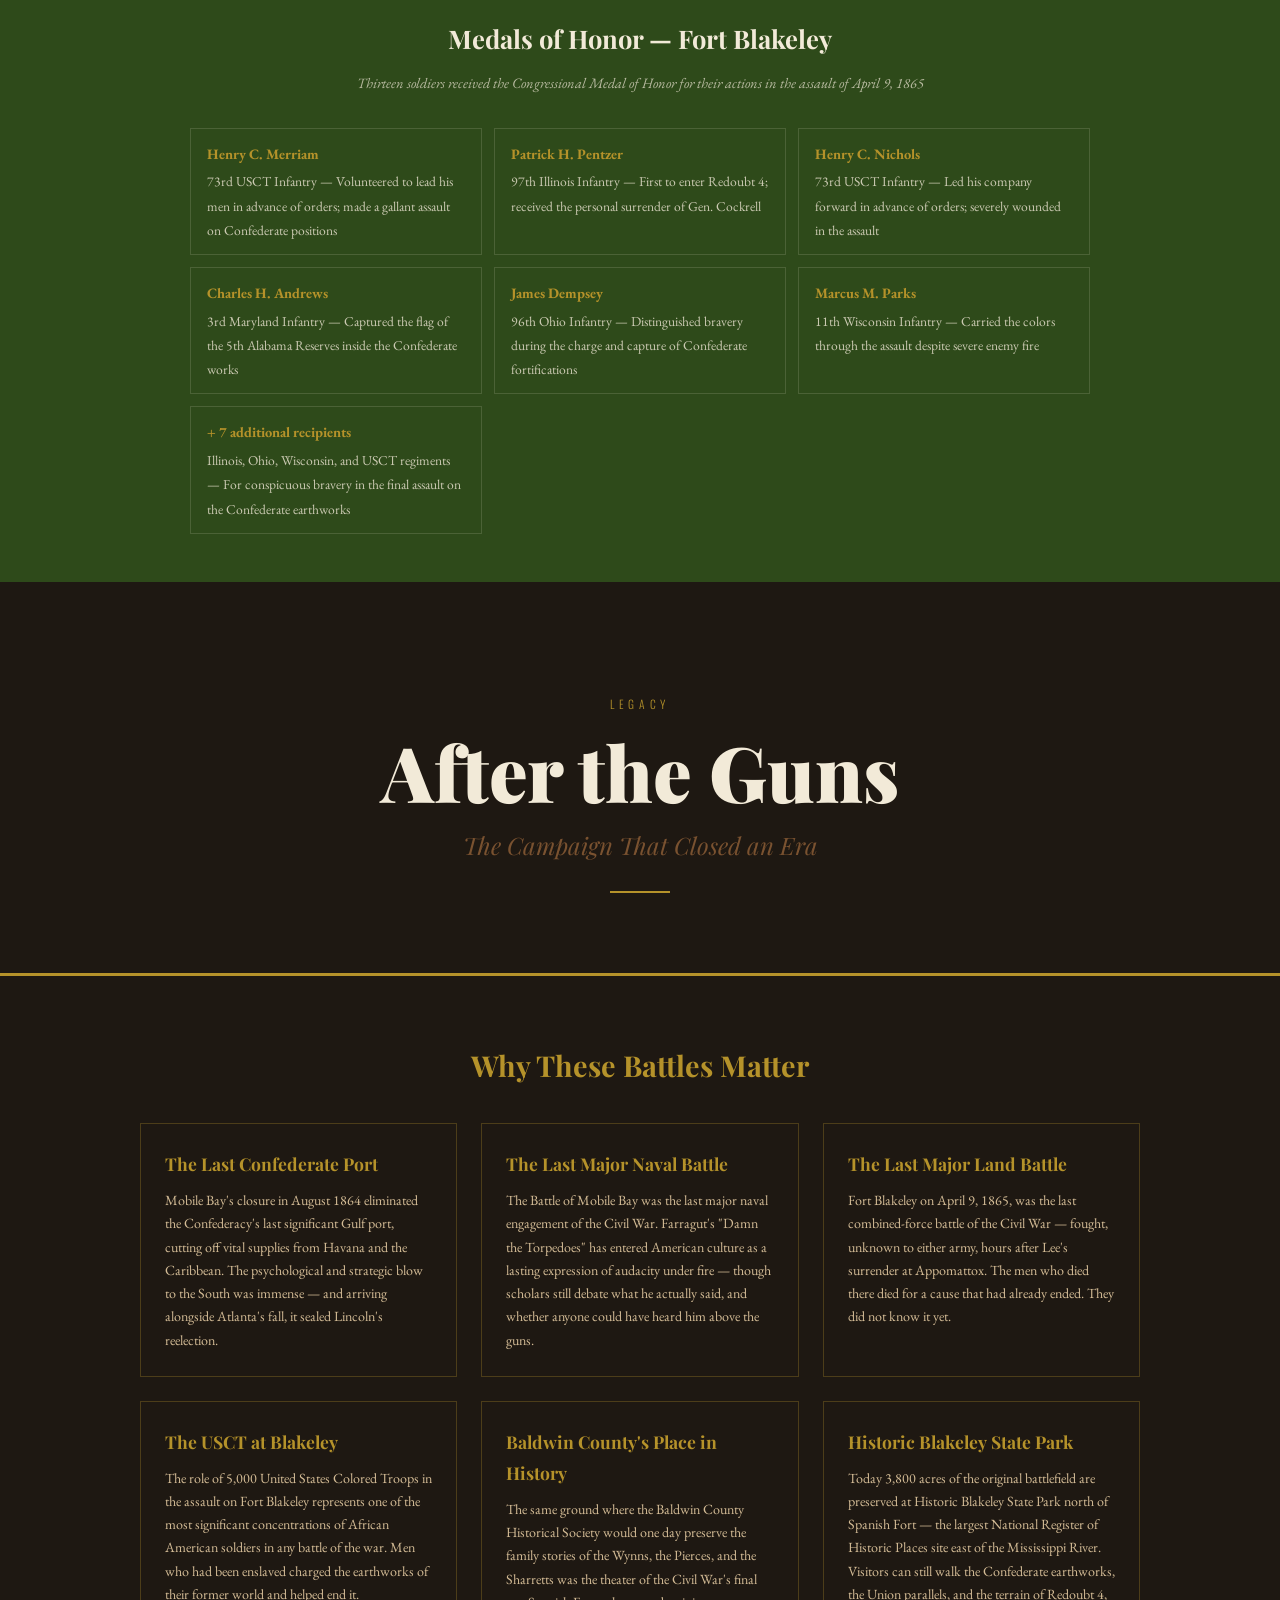
==== commit 410c04b0: "Update battles.html" ====
--- a/battles.html
+++ b/battles.html
@@ -351,10 +351,10 @@
   <div style="max-width:820px;font-size:.8rem;margin:0 auto;padding:5rem 2rem;">
     <p style="font-family:Oswald,sans-serif;font-weight:300;font-size:.72rem;letter-spacing:.35em;text-transform:uppercase;color:var(--cannon);margin-bottom:1rem;">Prologue</p>
     <h2 style="font-family:'Playfair Display',serif;font-size:clamp(2rem,4.5vw,3.5rem);font-weight:900;color:var(--parchment);margin-bottom:2rem;line-height:1.1;">The Last Open Port</h2>
-    <p style="color:var(--sand);font-size:1.35rem;text-align:justify;margin-bottom:1.4rem;">By the summer of 1864, the Confederacy was bleeding from a thousand wounds. Vicksburg had fallen. Atlanta was besieged. The Army of Northern Virginia was pinned in the trenches of Petersburg. But on the Gulf Coast of Alabama, one great prize still flew Confederate colors: Mobile, the South's most important remaining port on the Gulf of Mexico.</p>
-    <p style="color:var(--sand);font-size:1.25rem;text-align:justify;margin-bottom:1.4rem;">From Havana, Cuba, blockade runners carried vital supplies — salt, medicine, arms — into Mobile Bay. Two railroads connected the city to the Confederacy's interior, feeding the war machine that was running out of everything. Ulysses S. Grant, commanding all Union armies, had made its capture a priority. The man he entrusted with the naval assault was Rear Admiral David Glasgow Farragut, a 63-year-old sailor who had entered the Navy at age nine and spent fifty-four years afloat.</p>
-    <p style="color:var(--sand);font-size:1.35em;text-align:justify;margin-bottom:1.4rem;">The Confederacy had transformed the approaches to Mobile Bay into a nearly impregnable gauntlet. Fort Morgan on Mobile Point bristled with 46 heavy guns. Fort Gaines stood on Dauphin Island. Between them, the Confederate Torpedo Bureau had planted 67 naval mines — "torpedoes," as they were called — in a triple line across the channel, leaving only a narrow passage of open water directly under Fort Morgan's guns. And waiting inside the bay was the CSS Tennessee, said to be the most powerful ironclad afloat, commanded by the Confederacy's only full admiral: the redoubtable Franklin Buchanan.</p>
-    <p style="color:var(--sand);font-size:1.35rem;text-align:justify;">What followed — the Battle of Mobile Bay in August 1864, the siege of Spanish Fort and the fall of Fort Blakeley in spring 1865 — was a campaign that would close one of history's great naval harbors, settle the fate of a city that had defied the Union for three years, and end, on a bluff overlooking the Mobile-Tensaw Delta, with the very last major battle of the American Civil War.</p>
+    <p style="color:var(--sand);font-size:1.0rem;text-align:justify;margin-bottom:1.4rem;">By the summer of 1864, the Confederacy was bleeding from a thousand wounds. Vicksburg had fallen. Atlanta was besieged. The Army of Northern Virginia was pinned in the trenches of Petersburg. But on the Gulf Coast of Alabama, one great prize still flew Confederate colors: Mobile, the South's most important remaining port on the Gulf of Mexico.</p>
+    <p style="color:var(--sand);font-size:1.0rem;text-align:justify;margin-bottom:1.4rem;">From Havana, Cuba, blockade runners carried vital supplies — salt, medicine, arms — into Mobile Bay. Two railroads connected the city to the Confederacy's interior, feeding the war machine that was running out of everything. Ulysses S. Grant, commanding all Union armies, had made its capture a priority. The man he entrusted with the naval assault was Rear Admiral David Glasgow Farragut, a 63-year-old sailor who had entered the Navy at age nine and spent fifty-four years afloat.</p>
+    <p style="color:var(--sand);font-size:1.0em;text-align:justify;margin-bottom:1.4rem;">The Confederacy had transformed the approaches to Mobile Bay into a nearly impregnable gauntlet. Fort Morgan on Mobile Point bristled with 46 heavy guns. Fort Gaines stood on Dauphin Island. Between them, the Confederate Torpedo Bureau had planted 67 naval mines — "torpedoes," as they were called — in a triple line across the channel, leaving only a narrow passage of open water directly under Fort Morgan's guns. And waiting inside the bay was the CSS Tennessee, said to be the most powerful ironclad afloat, commanded by the Confederacy's only full admiral: the redoubtable Franklin Buchanan.</p>
+    <p style="color:var(--sand);font-size:1.0rem;text-align:justify;">What followed — the Battle of Mobile Bay in August 1864, the siege of Spanish Fort and the fall of Fort Blakeley in spring 1865 — was a campaign that would close one of history's great naval harbors, settle the fate of a city that had defied the Union for three years, and end, on a bluff overlooking the Mobile-Tensaw Delta, with the very last major battle of the American Civil War.</p>
   </div>
 </section>
 
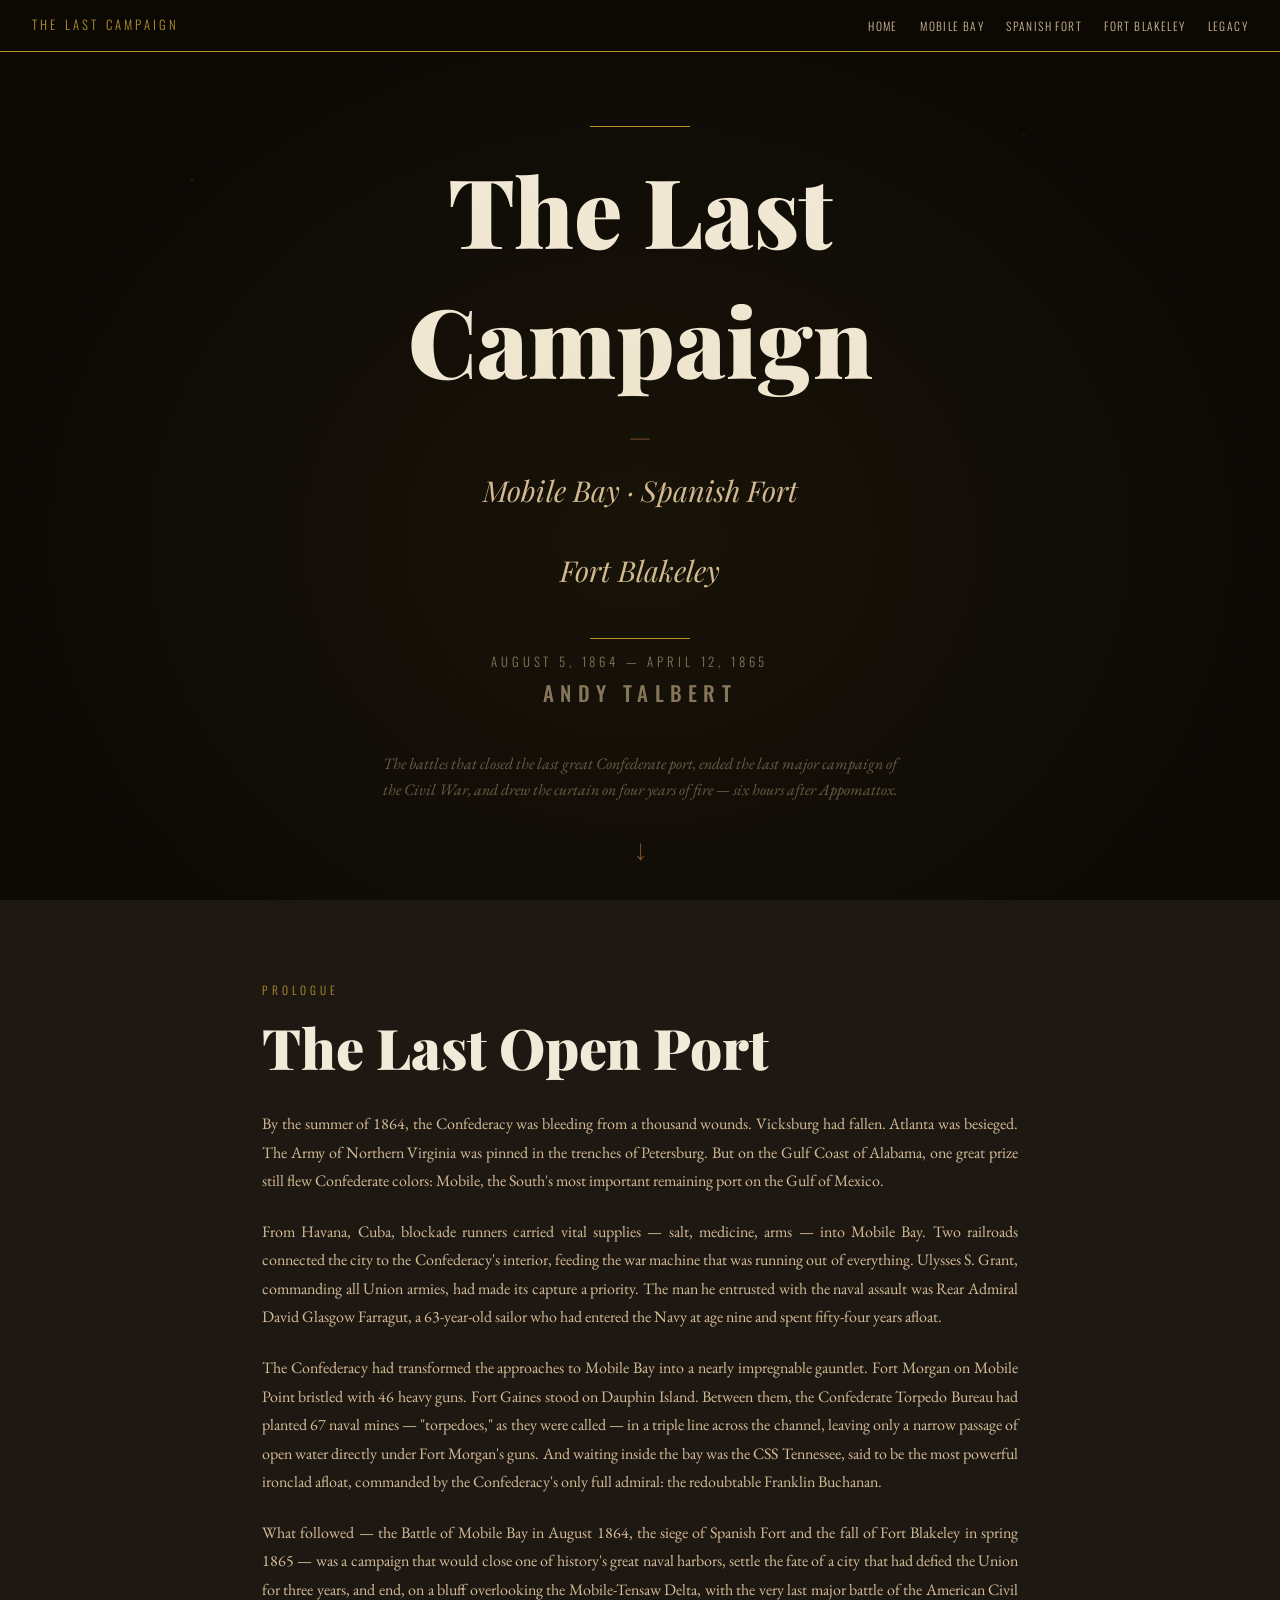
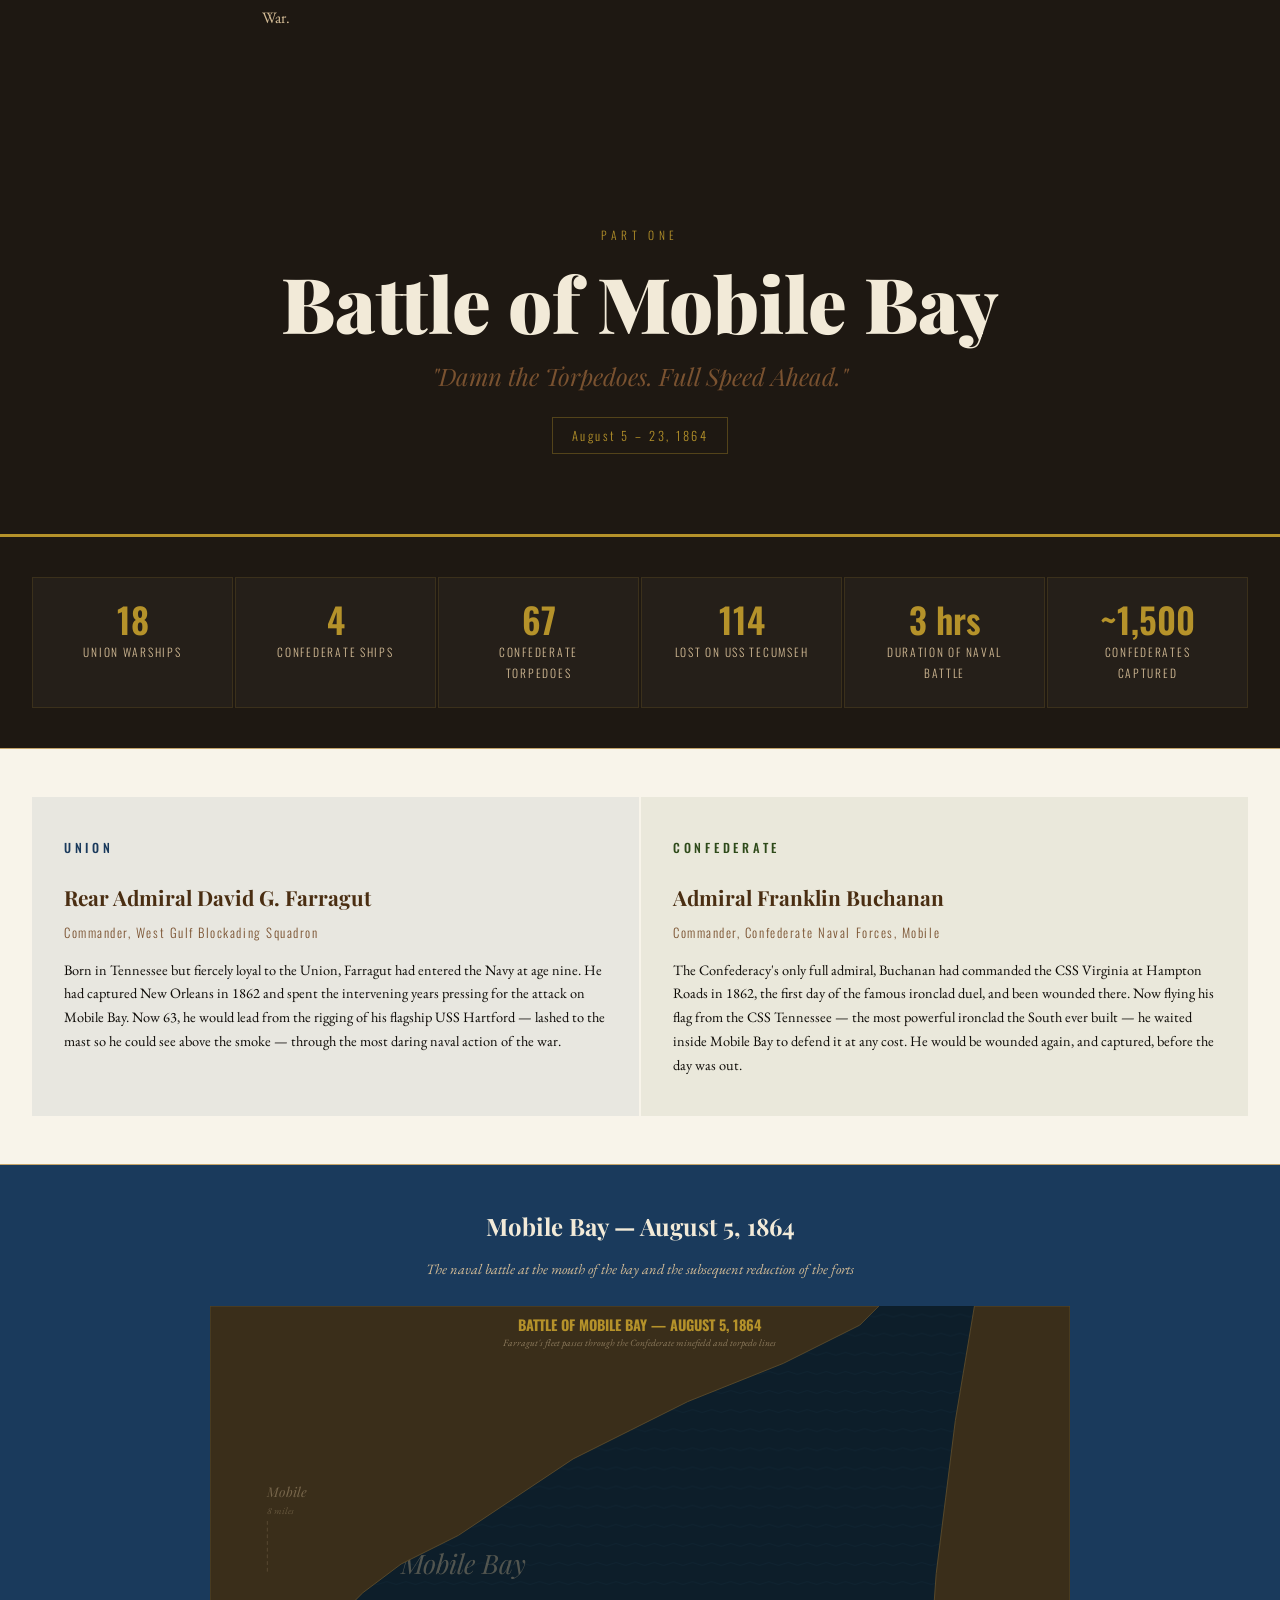
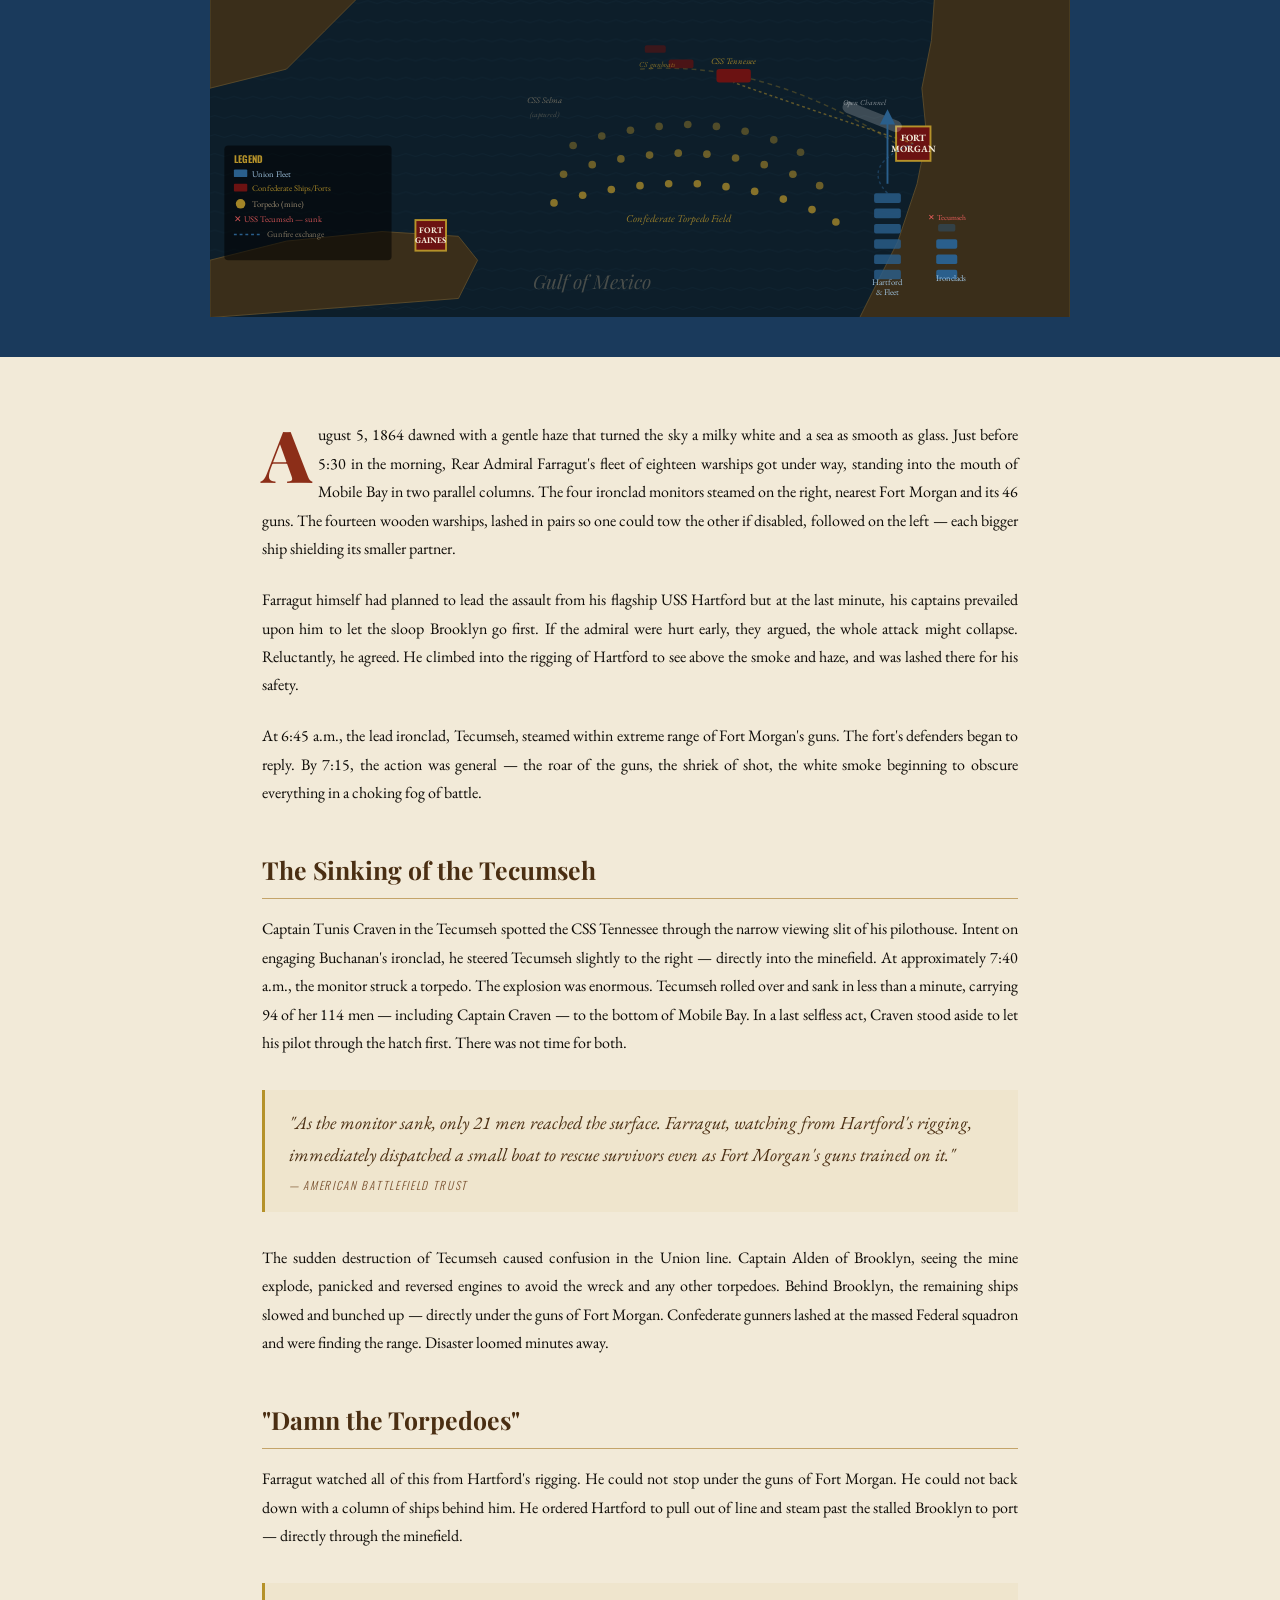
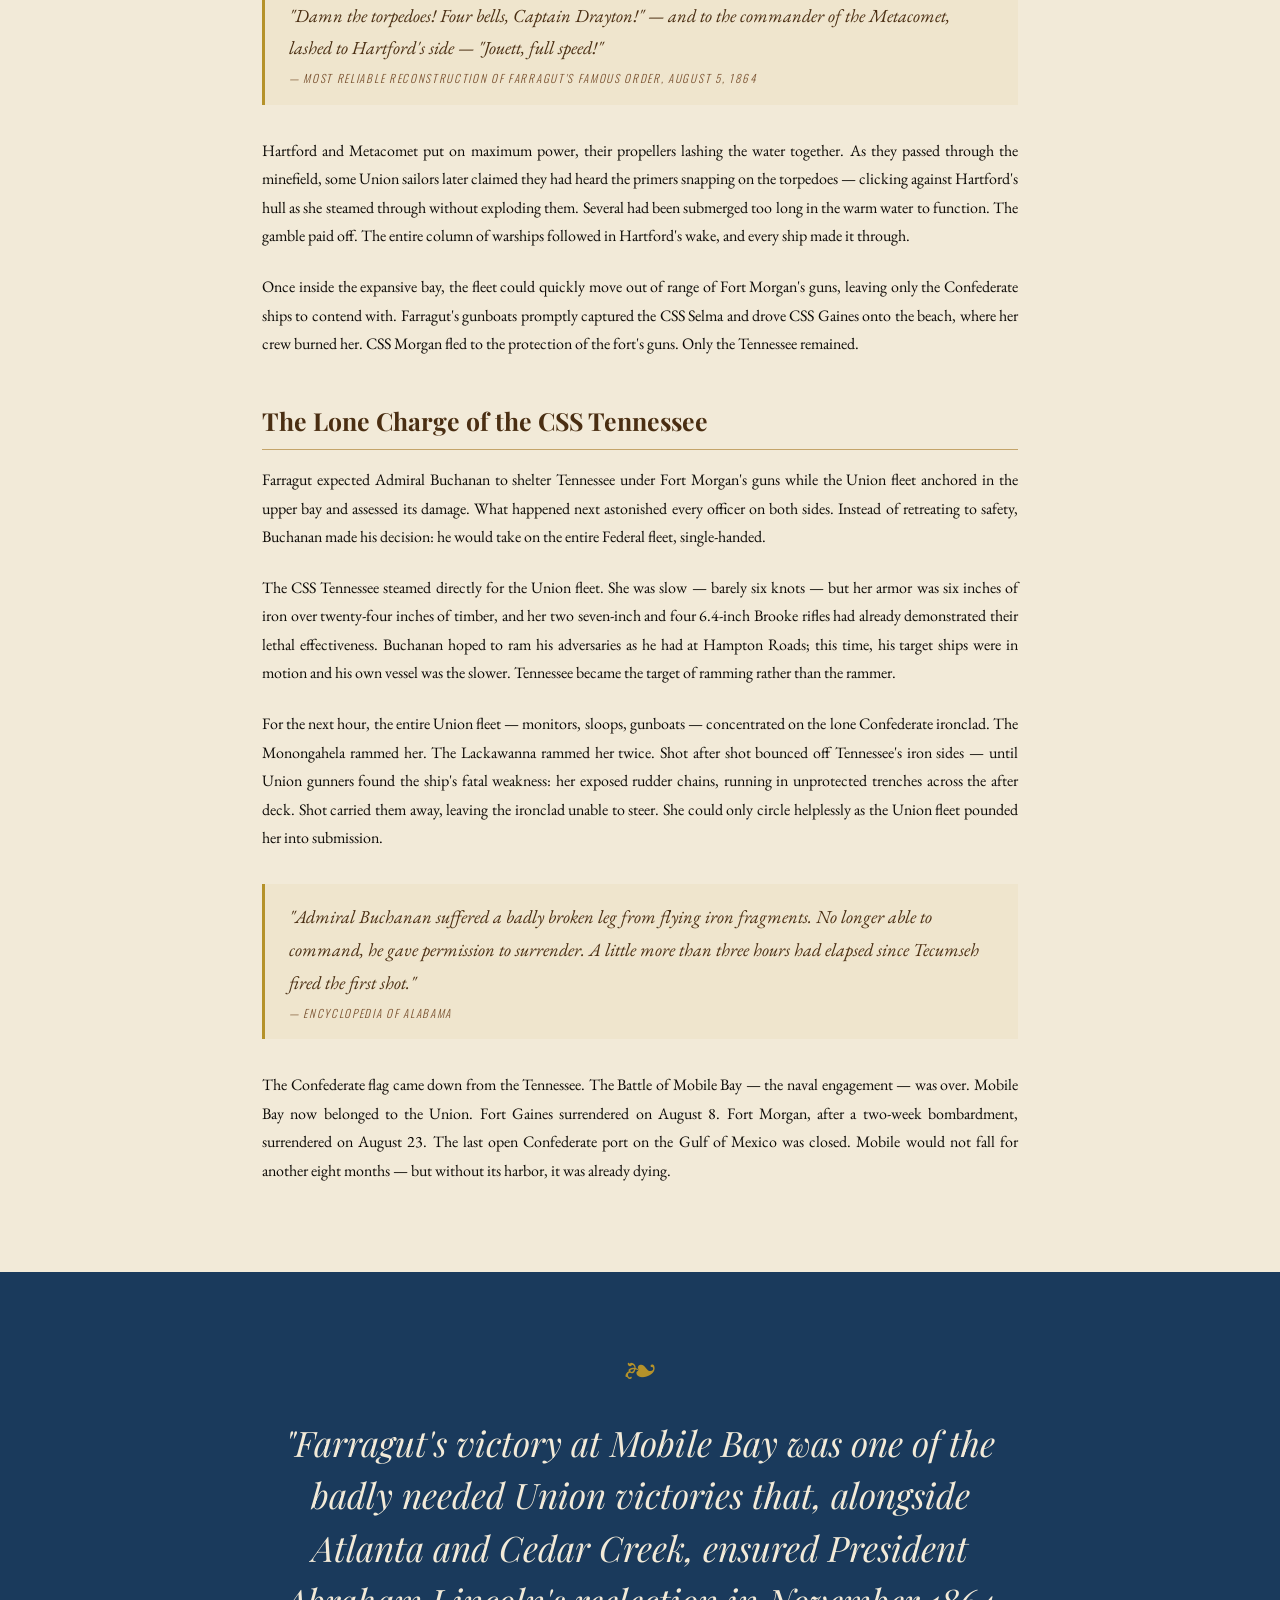
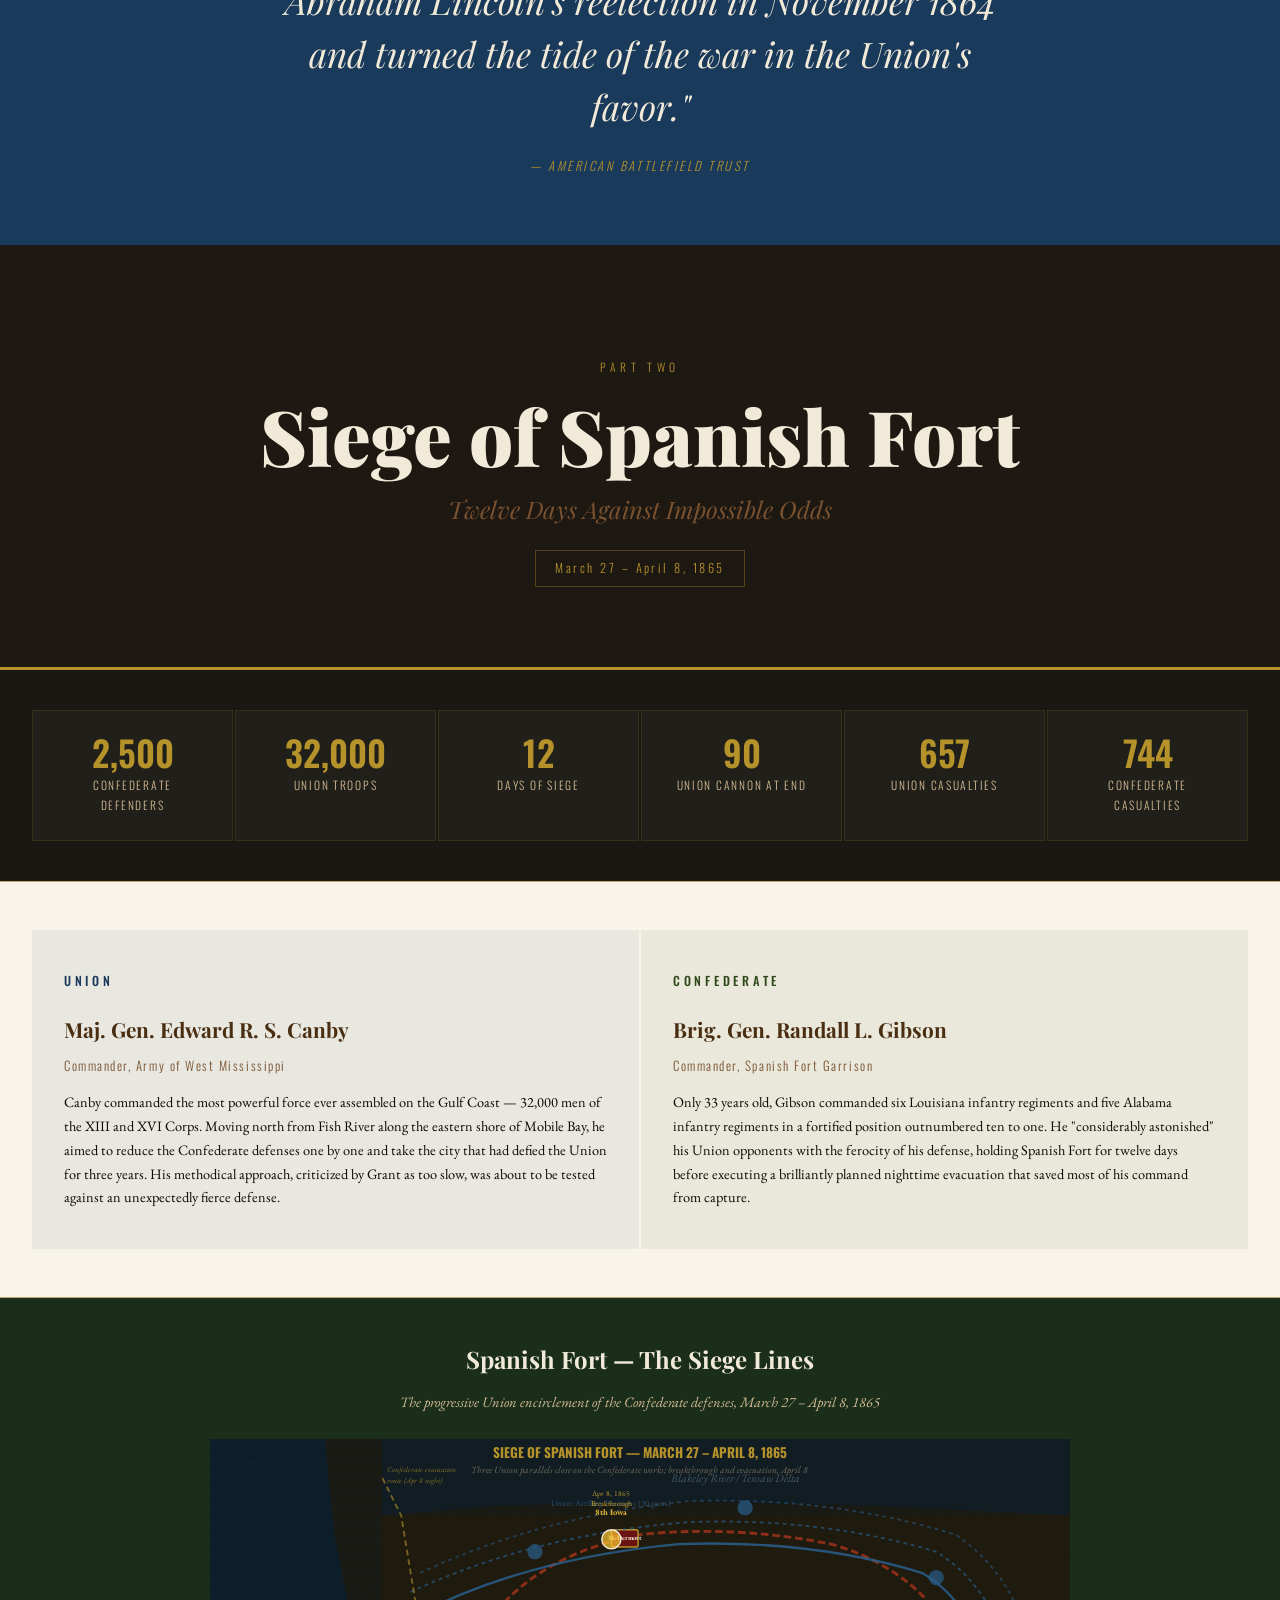
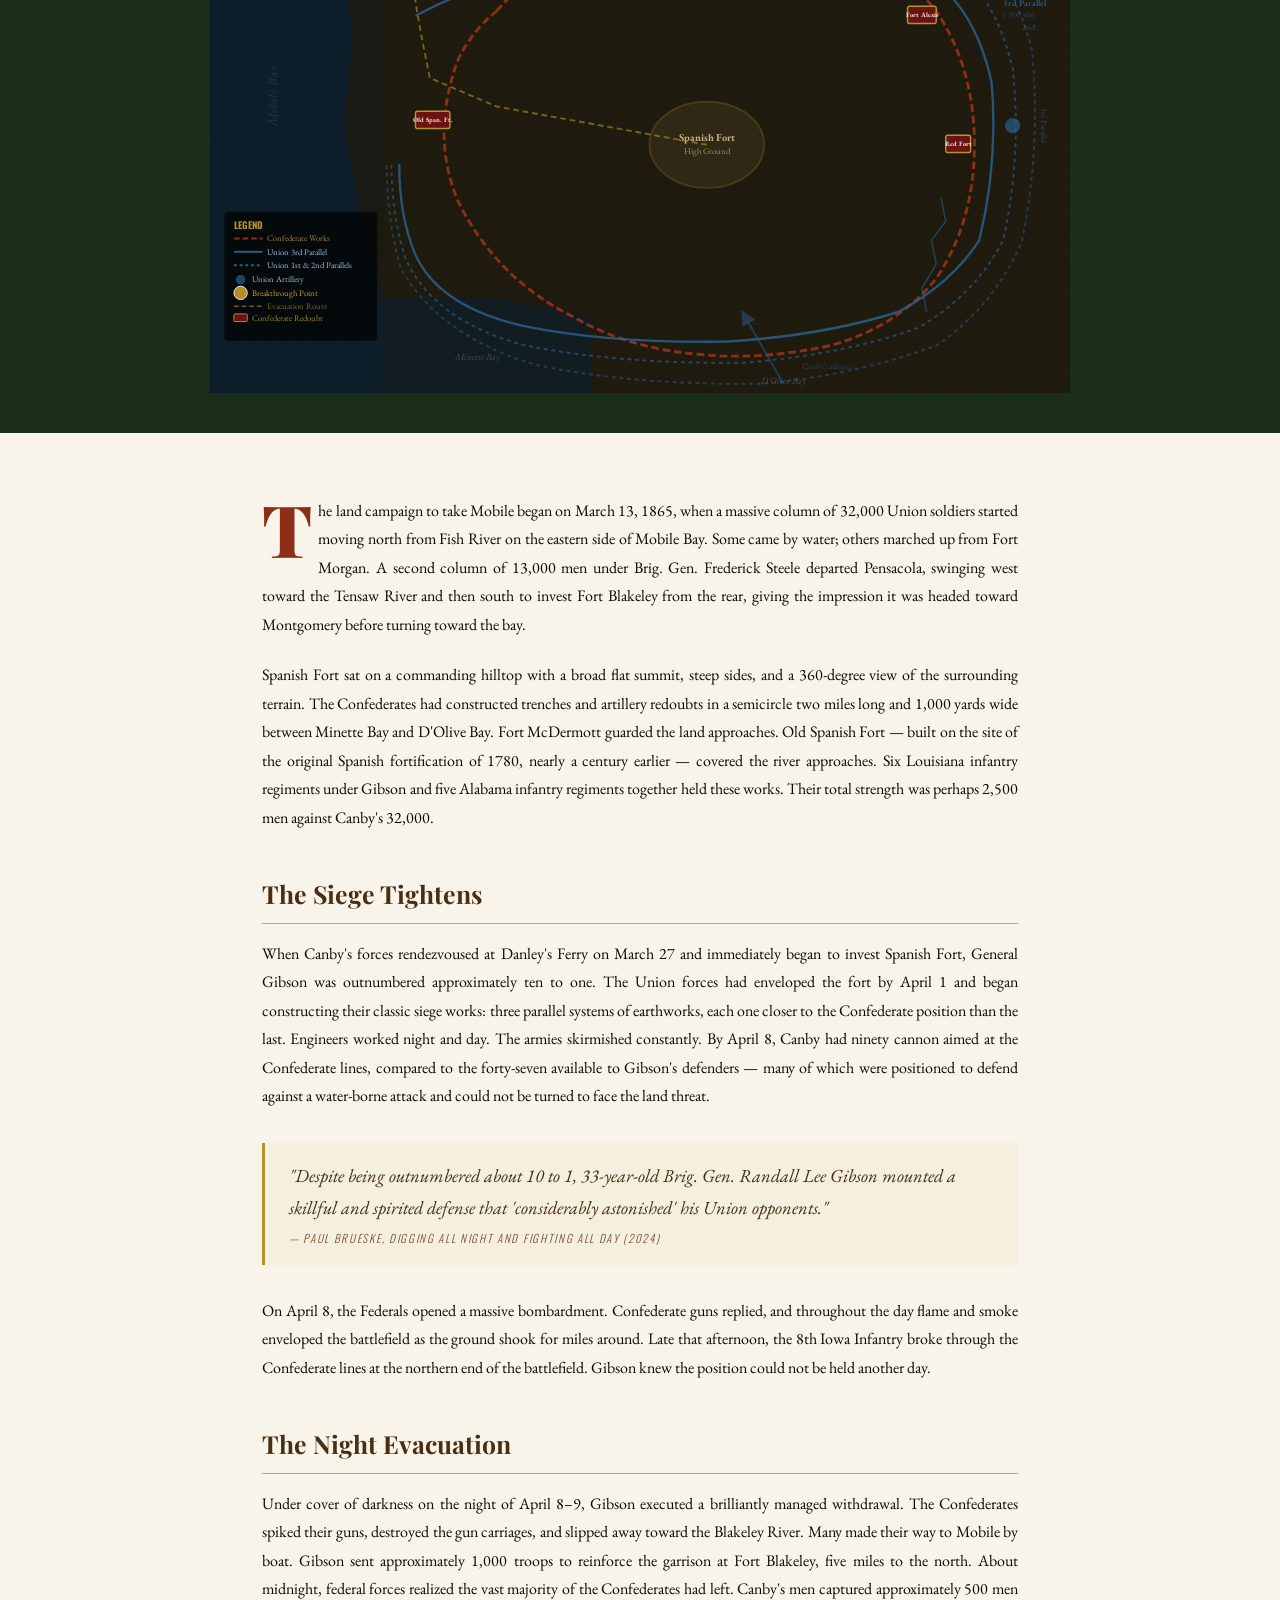
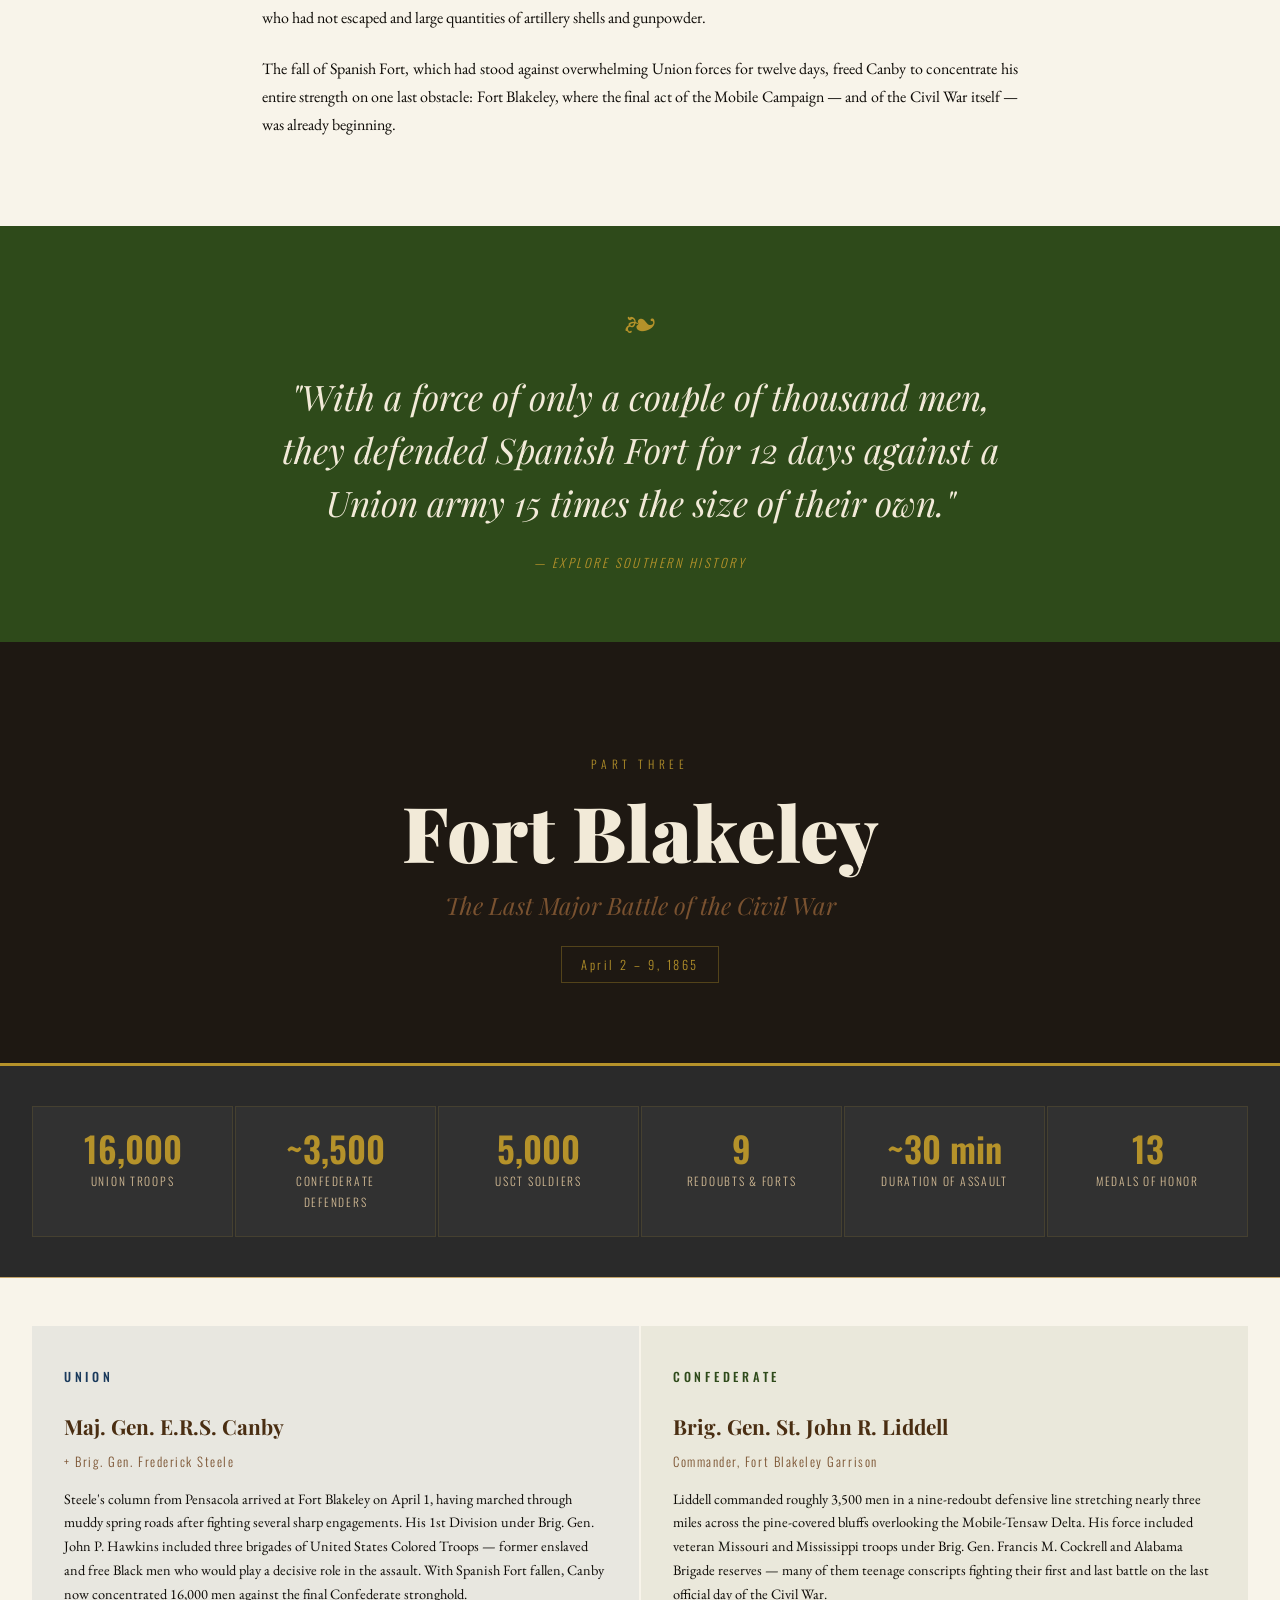
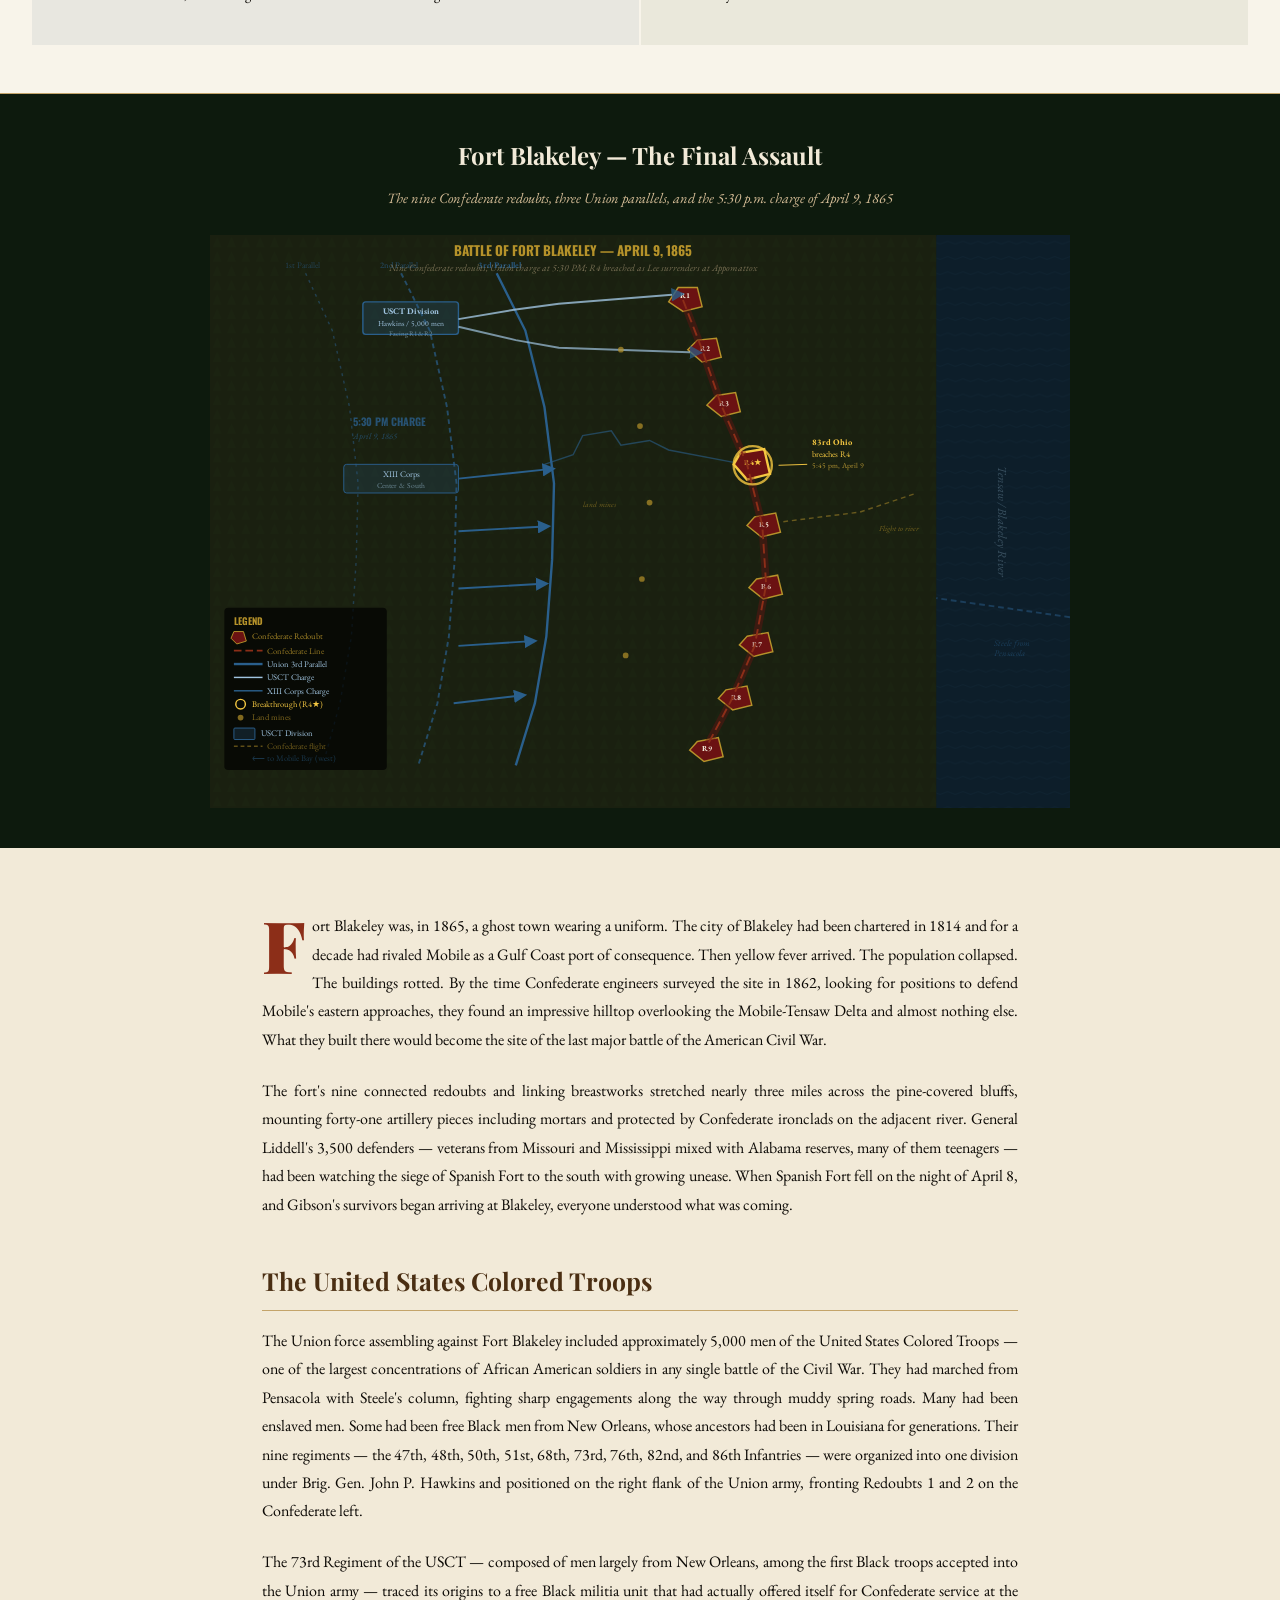
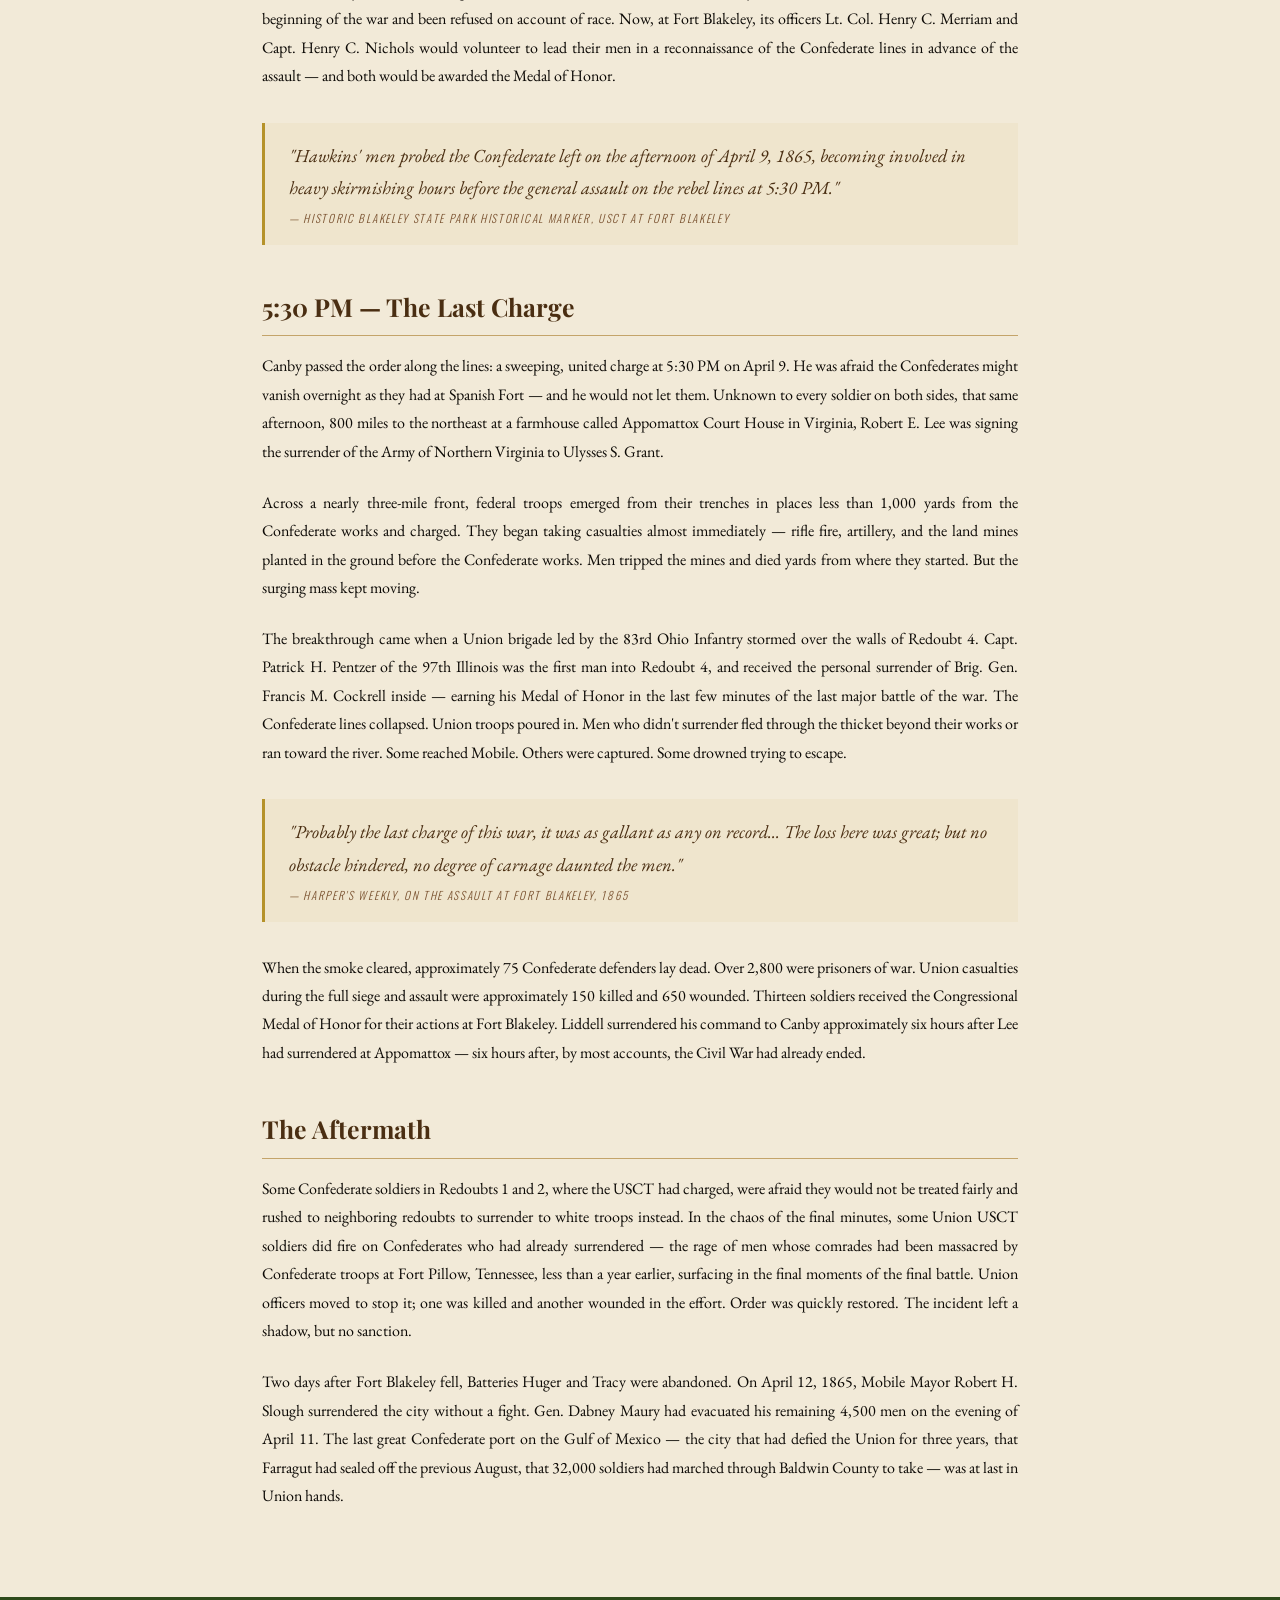
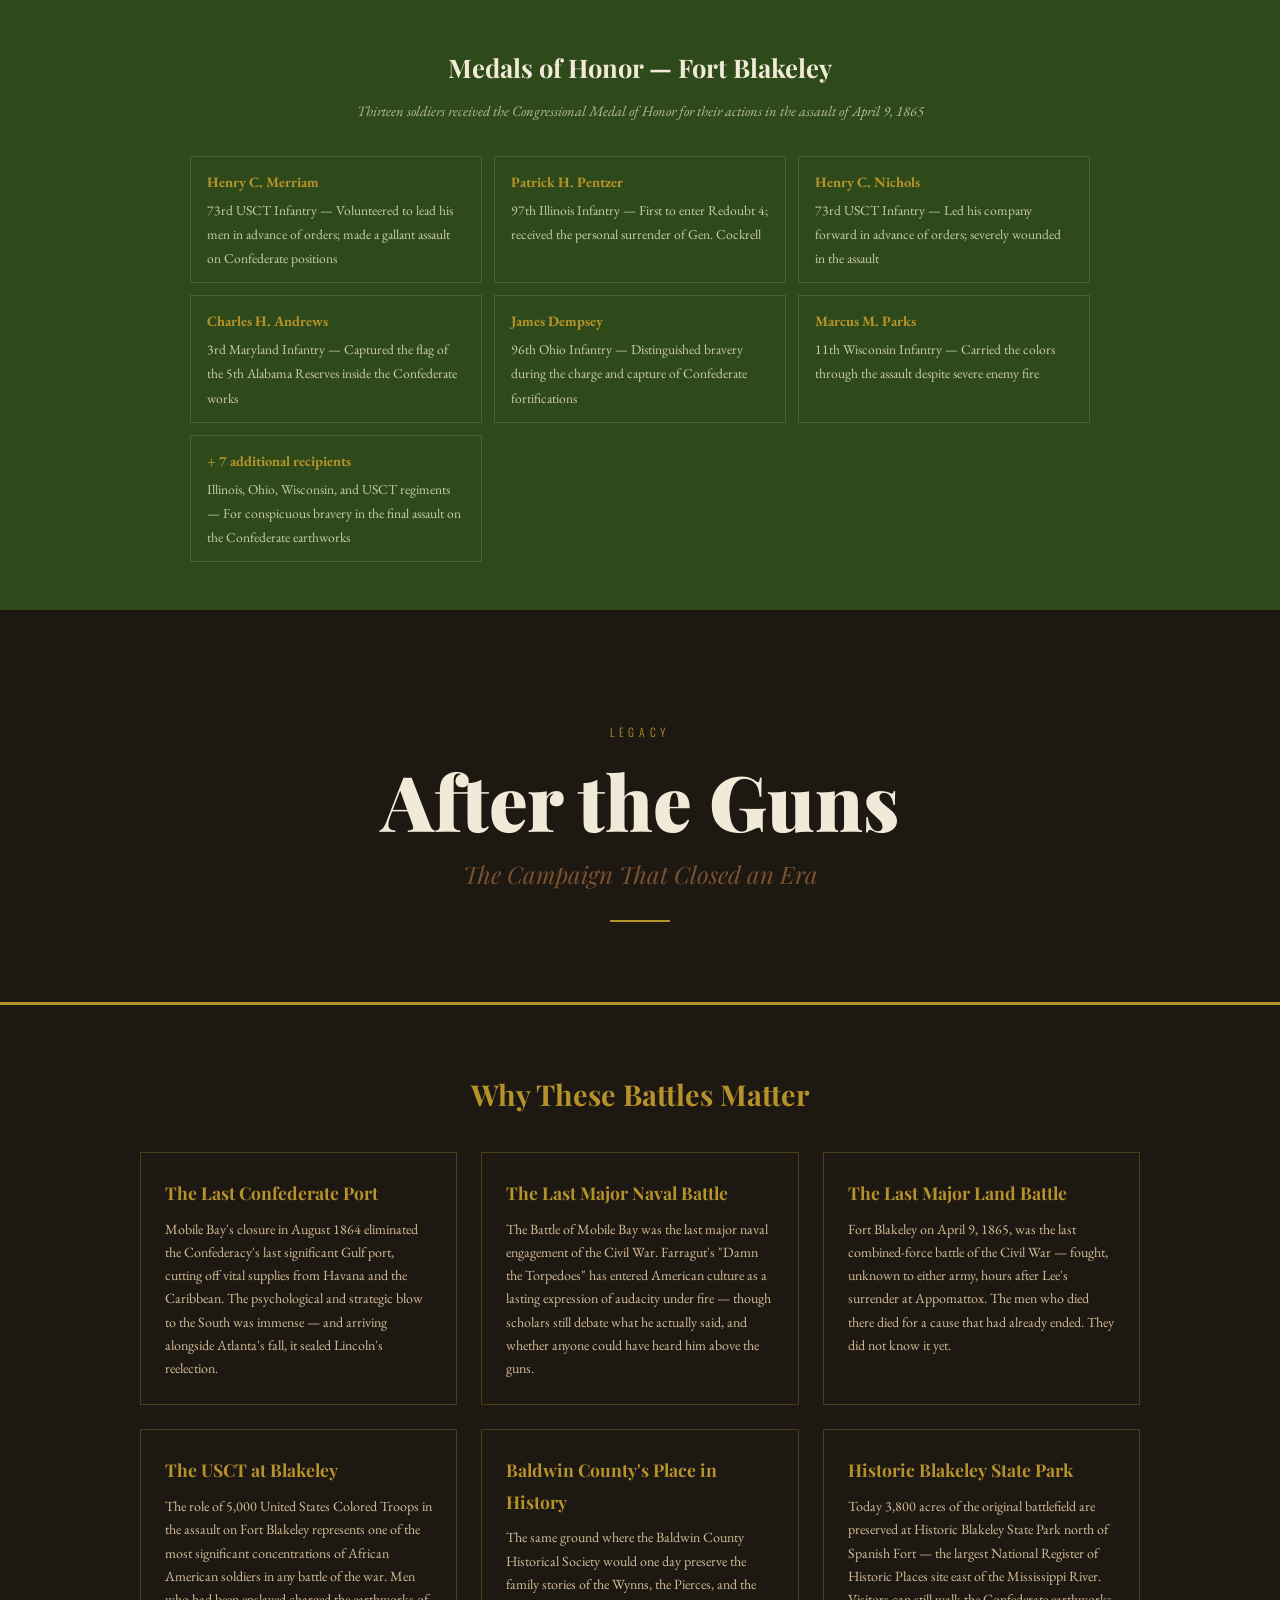
==== commit acc09236: "Update battles.html" ====
--- a/battles.html
+++ b/battles.html
@@ -353,7 +353,7 @@
     <h2 style="font-family:'Playfair Display',serif;font-size:clamp(2rem,4.5vw,3.5rem);font-weight:900;color:var(--parchment);margin-bottom:2rem;line-height:1.1;">The Last Open Port</h2>
     <p style="color:var(--sand);font-size:1.0rem;text-align:justify;margin-bottom:1.4rem;">By the summer of 1864, the Confederacy was bleeding from a thousand wounds. Vicksburg had fallen. Atlanta was besieged. The Army of Northern Virginia was pinned in the trenches of Petersburg. But on the Gulf Coast of Alabama, one great prize still flew Confederate colors: Mobile, the South's most important remaining port on the Gulf of Mexico.</p>
     <p style="color:var(--sand);font-size:1.0rem;text-align:justify;margin-bottom:1.4rem;">From Havana, Cuba, blockade runners carried vital supplies — salt, medicine, arms — into Mobile Bay. Two railroads connected the city to the Confederacy's interior, feeding the war machine that was running out of everything. Ulysses S. Grant, commanding all Union armies, had made its capture a priority. The man he entrusted with the naval assault was Rear Admiral David Glasgow Farragut, a 63-year-old sailor who had entered the Navy at age nine and spent fifty-four years afloat.</p>
-    <p style="color:var(--sand);font-size:1.0em;text-align:justify;margin-bottom:1.4rem;">The Confederacy had transformed the approaches to Mobile Bay into a nearly impregnable gauntlet. Fort Morgan on Mobile Point bristled with 46 heavy guns. Fort Gaines stood on Dauphin Island. Between them, the Confederate Torpedo Bureau had planted 67 naval mines — "torpedoes," as they were called — in a triple line across the channel, leaving only a narrow passage of open water directly under Fort Morgan's guns. And waiting inside the bay was the CSS Tennessee, said to be the most powerful ironclad afloat, commanded by the Confederacy's only full admiral: the redoubtable Franklin Buchanan.</p>
+    <p style="color:var(--sand);font-size:1.0rem;text-align:justify;margin-bottom:1.4rem;">The Confederacy had transformed the approaches to Mobile Bay into a nearly impregnable gauntlet. Fort Morgan on Mobile Point bristled with 46 heavy guns. Fort Gaines stood on Dauphin Island. Between them, the Confederate Torpedo Bureau had planted 67 naval mines — "torpedoes," as they were called — in a triple line across the channel, leaving only a narrow passage of open water directly under Fort Morgan's guns. And waiting inside the bay was the CSS Tennessee, said to be the most powerful ironclad afloat, commanded by the Confederacy's only full admiral: the redoubtable Franklin Buchanan.</p>
     <p style="color:var(--sand);font-size:1.0rem;text-align:justify;">What followed — the Battle of Mobile Bay in August 1864, the siege of Spanish Fort and the fall of Fort Blakeley in spring 1865 — was a campaign that would close one of history's great naval harbors, settle the fate of a city that had defied the Union for three years, and end, on a bluff overlooking the Mobile-Tensaw Delta, with the very last major battle of the American Civil War.</p>
   </div>
 </section>
@@ -1183,9 +1183,9 @@
 <!-- COLOPHON -->
 <div class="colophon">
   <p>THE LAST CAMPAIGN — MOBILE BAY · SPANISH FORT · FORT BLAKELEY</p>
-  <p style="margin-top:.5rem;">Sources: American Battlefield Trust · Encyclopedia of Alabama · Wikipedia · National Park Service<br>Historic Blakeley State Park</p>
+
   <div style="margin-top:1.5rem;width:60px;height:1px;background:var(--cannon);margin-left:auto;margin-right:auto;"></div>
-  <p style="margin-top:1.5rem;">Historic Blakeley State Park · 34745 State Highway 225 · Spanish Fort, Alabama<br>Largest National Register of Historic Places site east of the Mississippi River</p>
+  <p style="margin-top:1.5rem;">Historic Blakeley State Park · 34745 State Highway 225 · Spanish Fort, AL<br>Compiled by Andy Talbert</p>
 </div>
 
 </body>
